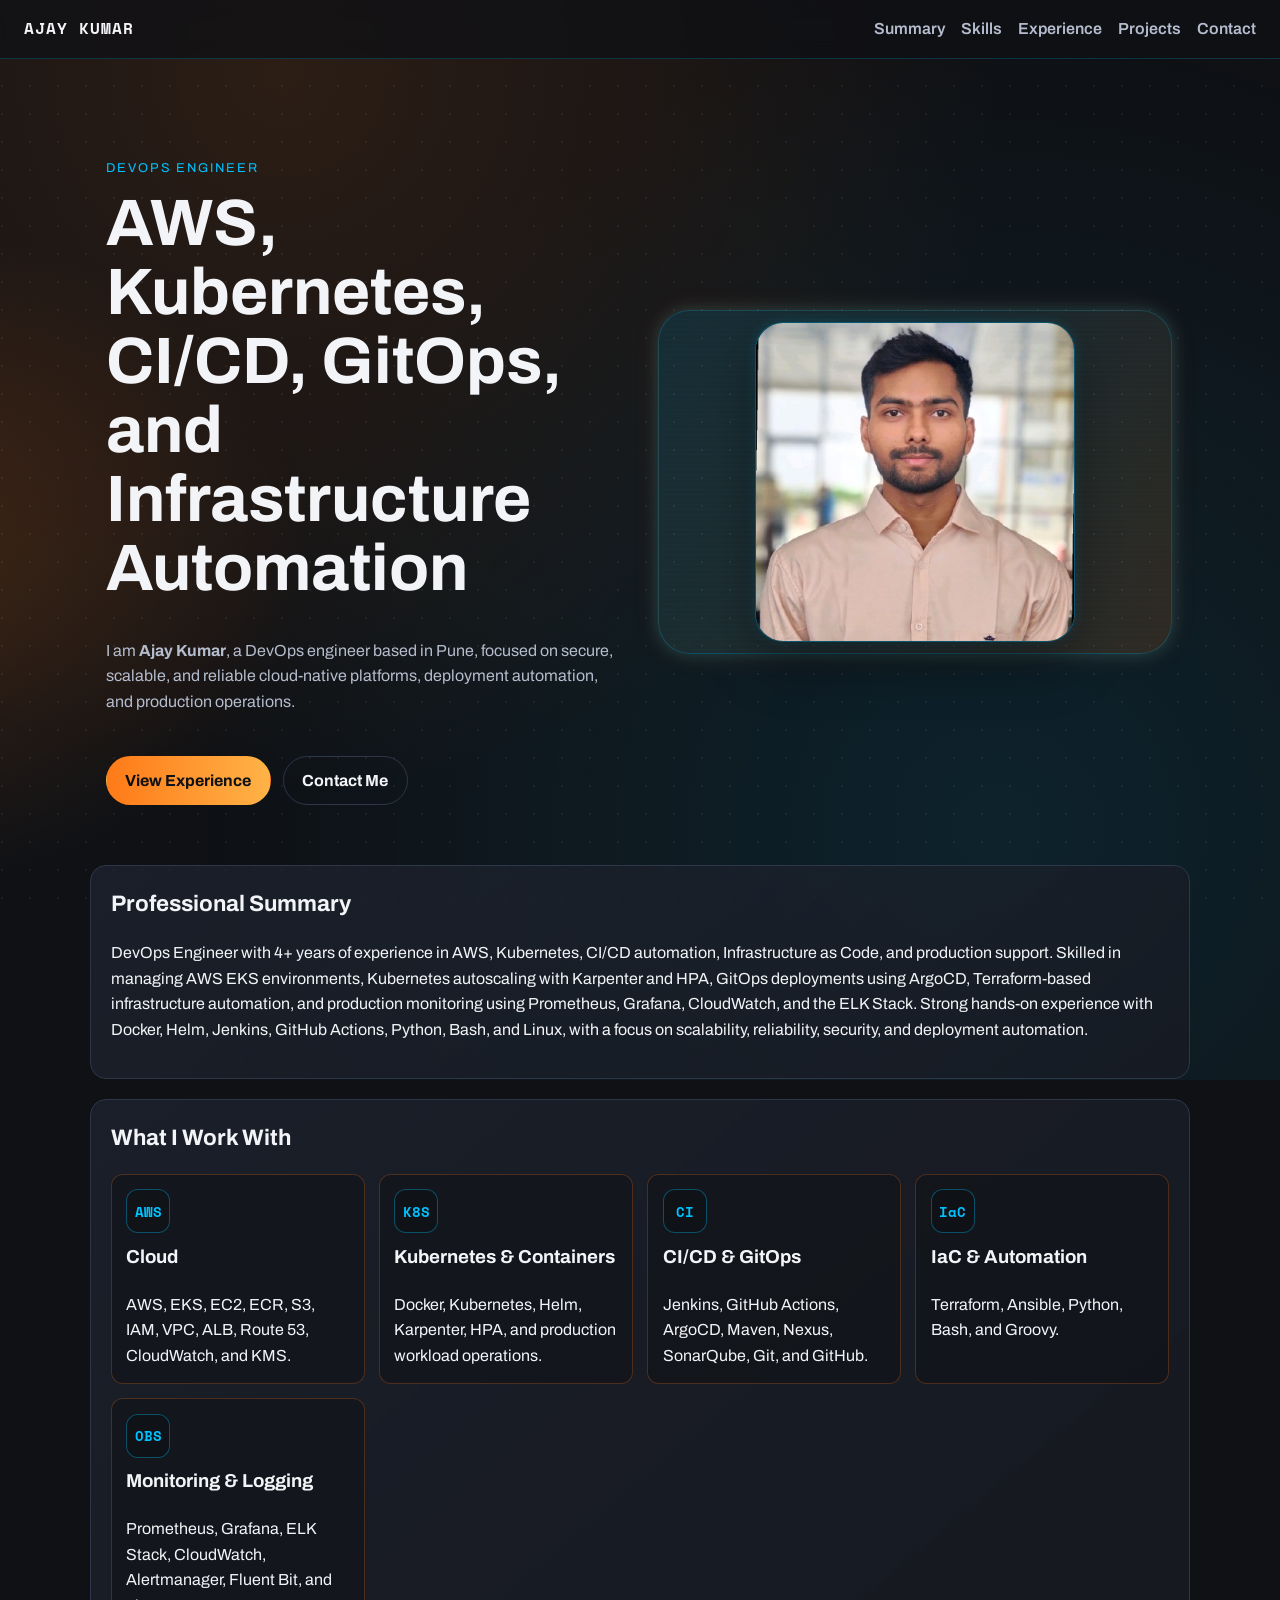
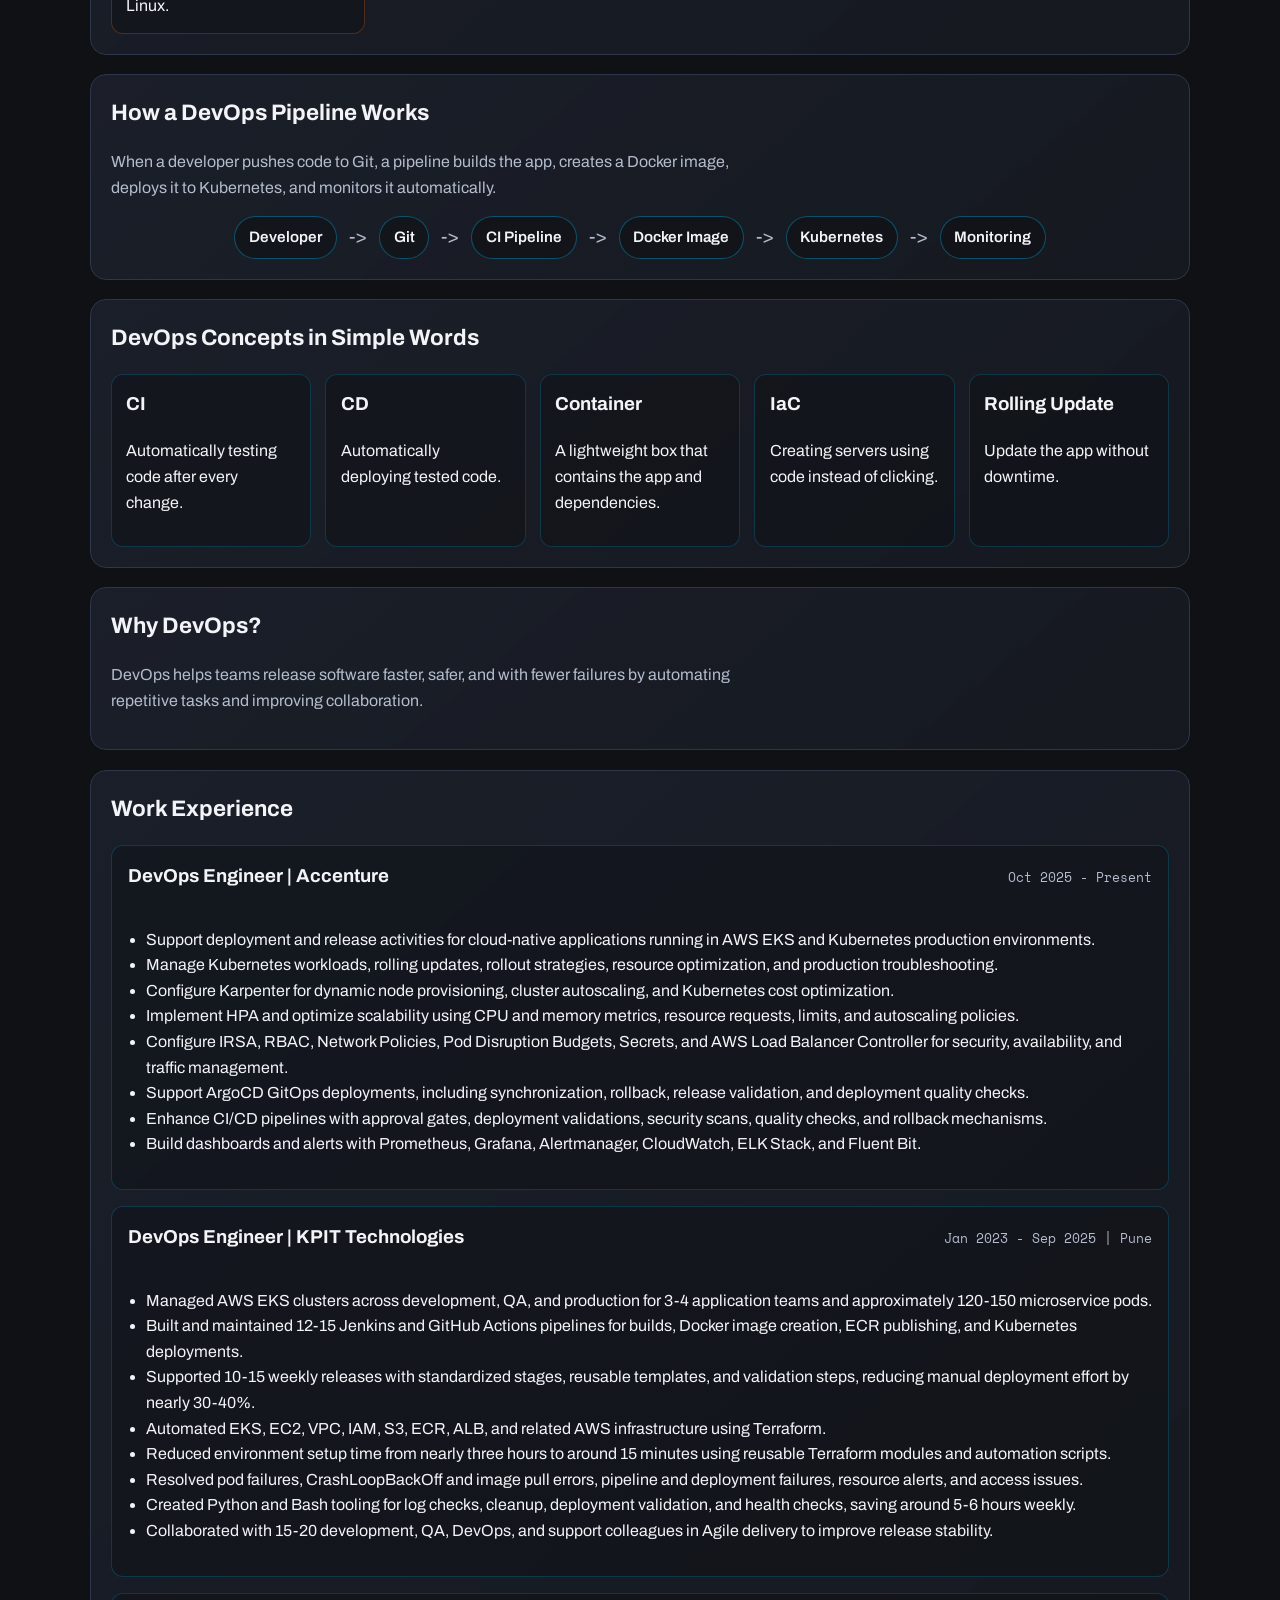
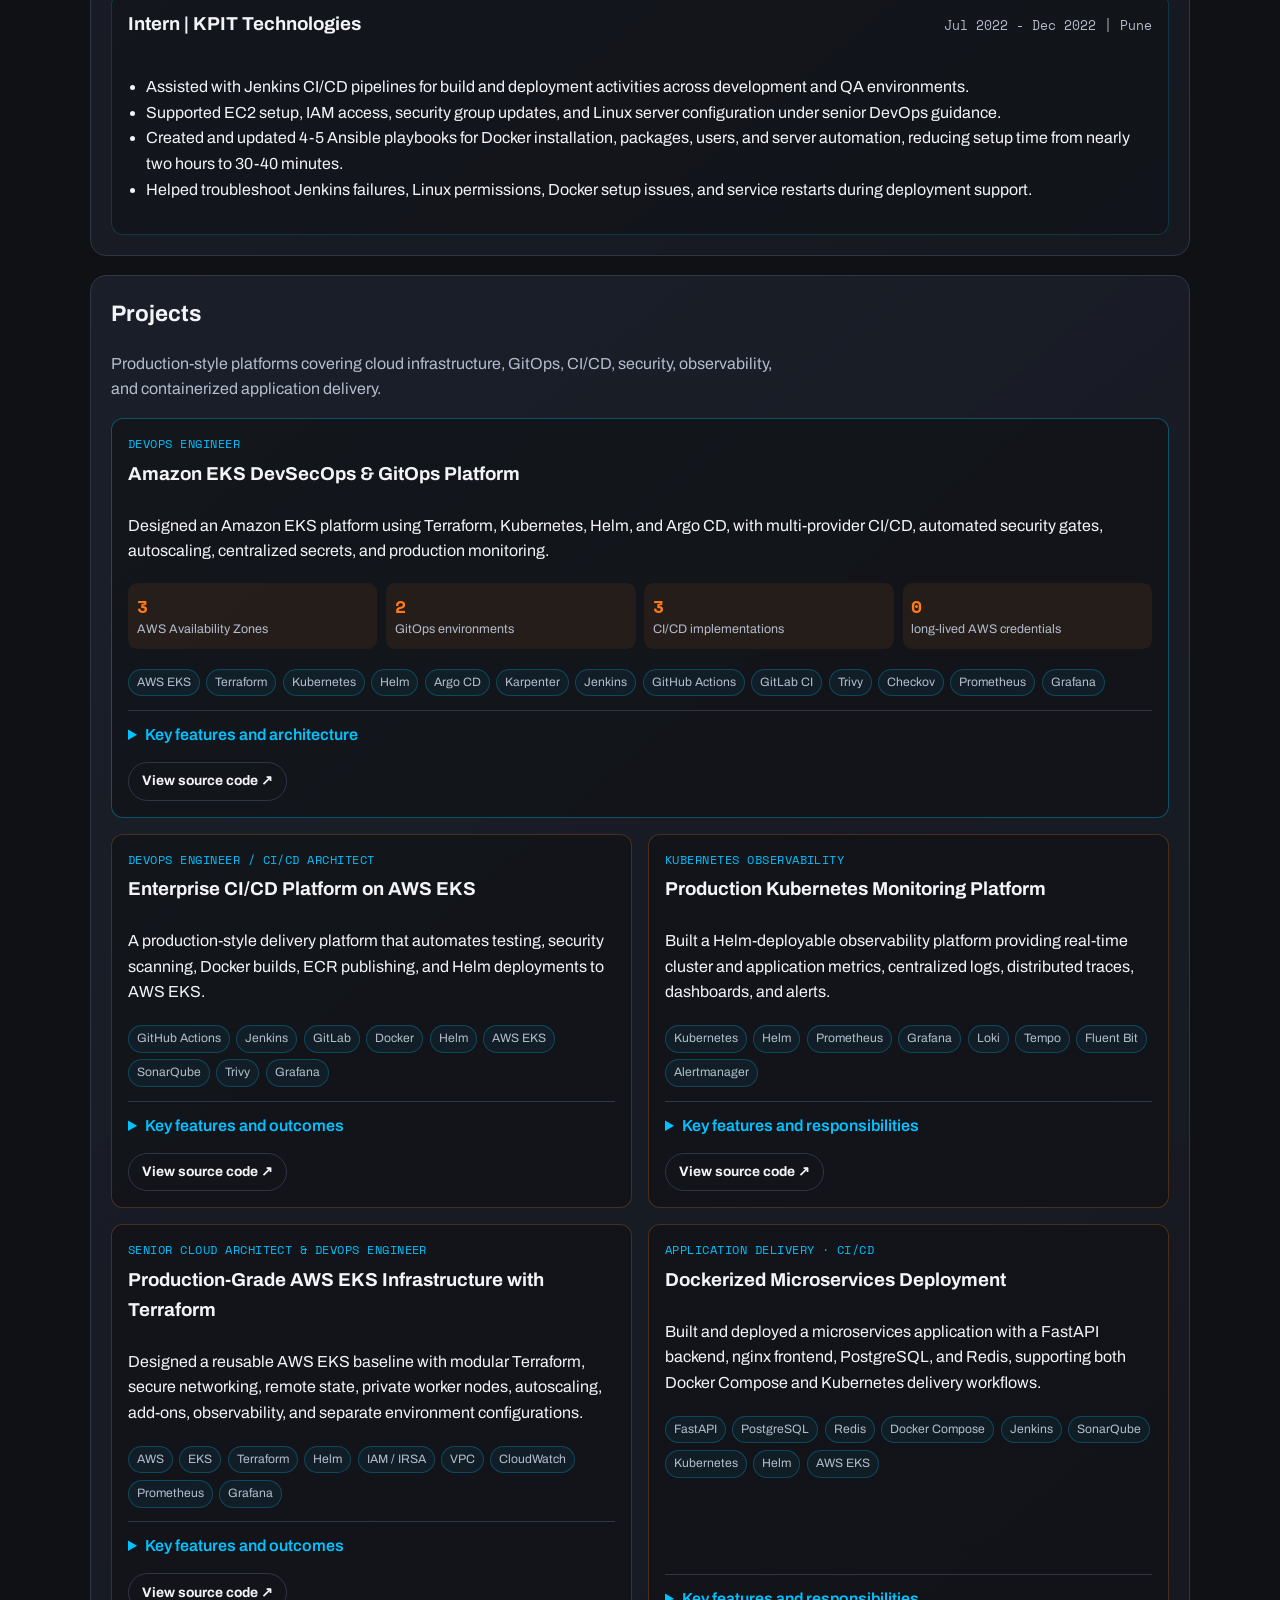
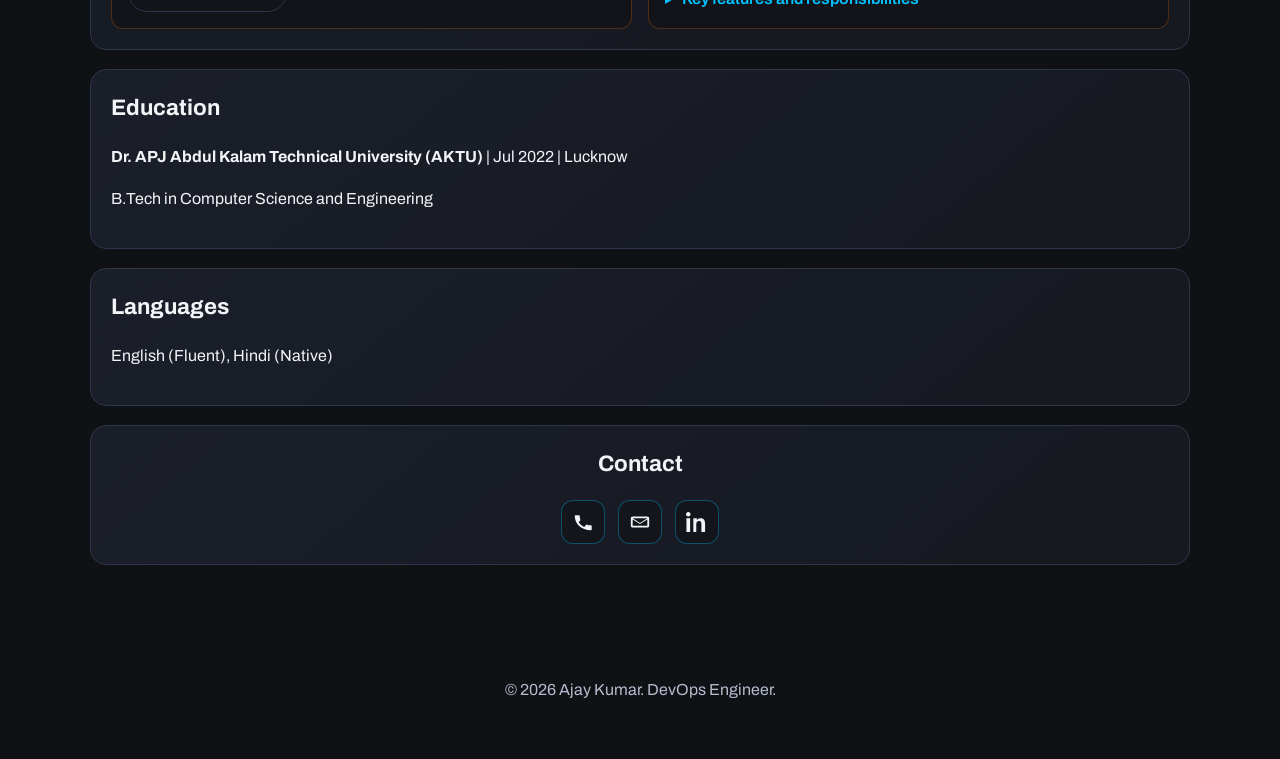
==== index.html @ 2d451564 "add projects" ====
﻿<!doctype html>
<html lang="en">
<head>
  <meta charset="UTF-8" />
  <meta name="viewport" content="width=device-width, initial-scale=1.0" />
  <title>Ajay Kumar | DevOps Engineer</title>
  <meta name="description" content="Ajay Kumar - DevOps Engineer with 4+ years of experience in AWS, Kubernetes, CI/CD, GitOps, Infrastructure as Code, and production support." />
  <meta name="robots" content="index, follow" />
  <link rel="canonical" href="https://kaneki.art/" />
  <meta property="og:title" content="Ajay Kumar | DevOps Engineer" />
  <meta property="og:description" content="Professional summary, skills, experience, and cloud-native DevOps projects by Ajay Kumar." />
  <meta property="og:type" content="website" />
  <meta property="og:url" content="https://kaneki.art/" />
  <meta property="og:image" content="https://kaneki.art/assets/profile.jpg" />
  <meta name="twitter:card" content="summary_large_image" />
  <meta name="twitter:title" content="Ajay Kumar | DevOps Engineer" />
  <meta name="twitter:description" content="Professional summary, skills, experience, and cloud-native DevOps projects by Ajay Kumar." />
  <meta name="twitter:image" content="https://kaneki.art/assets/profile.jpg" />
  <meta name="theme-color" content="#0f1115" />
  <link rel="icon" href="assets/favicon.svg" type="image/svg+xml" />
  <link rel="preconnect" href="https://fonts.googleapis.com" />
  <link rel="preconnect" href="https://fonts.gstatic.com" crossorigin />
  <link href="https://fonts.googleapis.com/css2?family=Archivo:wght@400;600;800&family=Space+Mono:wght@400;700&display=swap" rel="stylesheet" />
  <link rel="stylesheet" href="styles.css" />
  <script type="application/ld+json">
    {
      "@context": "https://schema.org",
      "@type": "Person",
      "name": "Ajay Kumar",
      "jobTitle": "DevOps Engineer",
      "url": "https://kaneki.art/",
      "image": "https://kaneki.art/assets/profile.jpg",
      "email": "mailto:ajaykumar.er2001@gmail.com",
      "telephone": "+91-83183-88463",
      "address": {
        "@type": "PostalAddress",
        "addressLocality": "Pune",
        "addressCountry": "IN"
      },
      "sameAs": [
        "https://www.linkedin.com/in/ajay-kumar-aws-devops"
      ]
    }
  </script>
</head>
<body>
  <a class="skip-link" href="#summary">Skip to content</a>
  <div class="noise" aria-hidden="true"></div>

  <header class="site-header">
    <a class="brand" href="#home">Ajay Kumar</a>
    <nav aria-label="Primary">
      <a href="#summary">Summary</a>
      <a href="#skills">Skills</a>
      <a href="#experience">Experience</a>
      <a href="#projects">Projects</a>
      <a href="#contact">Contact</a>
    </nav>
  </header>

  <main id="home" role="main">
    <section class="hero reveal">
      <div class="hero-content">
        <p class="kicker">DevOps Engineer</p>
        <h1>AWS, Kubernetes, CI/CD, GitOps, and Infrastructure Automation</h1>
        <p class="intro">
          I am <strong>Ajay Kumar</strong>, a DevOps engineer based in Pune, focused on secure, scalable,
          and reliable cloud-native platforms, deployment automation, and production operations.
        </p>
        <div class="hero-actions">
          <a class="btn primary" href="#experience">View Experience</a>
          <a class="btn ghost" href="#contact">Contact Me</a>
        </div>
      </div>
      <div class="hero-photo">
        <img src="assets/profile.jpg" alt="Ajay Kumar profile photo" width="320" height="320" decoding="async" fetchpriority="high" />
      </div>
    </section>

    <section id="summary" class="panel reveal" aria-labelledby="summary-title">
      <h2 id="summary-title">Professional Summary</h2>
      <p>
        DevOps Engineer with 4+ years of experience in AWS, Kubernetes, CI/CD automation, Infrastructure as Code,
        and production support. Skilled in managing AWS EKS environments, Kubernetes autoscaling with Karpenter and
        HPA, GitOps deployments using ArgoCD, Terraform-based infrastructure automation, and production monitoring
        using Prometheus, Grafana, CloudWatch, and the ELK Stack. Strong hands-on experience with Docker, Helm,
        Jenkins, GitHub Actions, Python, Bash, and Linux, with a focus on scalability, reliability, security, and
        deployment automation.
      </p>
    </section>

    <section id="skills" class="panel reveal" aria-labelledby="skills-title">
      <h2 id="skills-title">What I Work With</h2>
      <div class="skills-grid">
        <article class="skill-card">
          <div class="skill-icon" aria-hidden="true">AWS</div>
          <h3>Cloud</h3>
          <p>AWS, EKS, EC2, ECR, S3, IAM, VPC, ALB, Route 53, CloudWatch, and KMS.</p>
        </article>
        <article class="skill-card">
          <div class="skill-icon" aria-hidden="true">K8S</div>
          <h3>Kubernetes &amp; Containers</h3>
          <p>Docker, Kubernetes, Helm, Karpenter, HPA, and production workload operations.</p>
        </article>
        <article class="skill-card">
          <div class="skill-icon" aria-hidden="true">CI</div>
          <h3>CI/CD &amp; GitOps</h3>
          <p>Jenkins, GitHub Actions, ArgoCD, Maven, Nexus, SonarQube, Git, and GitHub.</p>
        </article>
        <article class="skill-card">
          <div class="skill-icon" aria-hidden="true">IaC</div>
          <h3>IaC &amp; Automation</h3>
          <p>Terraform, Ansible, Python, Bash, and Groovy.</p>
        </article>
        <article class="skill-card">
          <div class="skill-icon" aria-hidden="true">OBS</div>
          <h3>Monitoring &amp; Logging</h3>
          <p>Prometheus, Grafana, ELK Stack, CloudWatch, Alertmanager, Fluent Bit, and Linux.</p>
        </article>
      </div>
    </section>

    <section class="panel reveal" aria-labelledby="pipeline-title">
      <h2 id="pipeline-title">How a DevOps Pipeline Works</h2>
      <p class="panel-lead">
        When a developer pushes code to Git, a pipeline builds the app, creates a Docker image,
        deploys it to Kubernetes, and monitors it automatically.
      </p>
      <div class="pipeline">
        <div class="pipeline-step">Developer</div>
        <div class="pipeline-arrow" aria-hidden="true">-&gt;</div>
        <div class="pipeline-step">Git</div>
        <div class="pipeline-arrow" aria-hidden="true">-&gt;</div>
        <div class="pipeline-step">CI Pipeline</div>
        <div class="pipeline-arrow" aria-hidden="true">-&gt;</div>
        <div class="pipeline-step">Docker Image</div>
        <div class="pipeline-arrow" aria-hidden="true">-&gt;</div>
        <div class="pipeline-step">Kubernetes</div>
        <div class="pipeline-arrow" aria-hidden="true">-&gt;</div>
        <div class="pipeline-step">Monitoring</div>
      </div>
    </section>

    <section class="panel reveal" aria-labelledby="concepts-title">
      <h2 id="concepts-title">DevOps Concepts in Simple Words</h2>
      <div class="concept-grid">
        <article class="concept-card">
          <h3>CI</h3>
          <p>Automatically testing code after every change.</p>
        </article>
        <article class="concept-card">
          <h3>CD</h3>
          <p>Automatically deploying tested code.</p>
        </article>
        <article class="concept-card">
          <h3>Container</h3>
          <p>A lightweight box that contains the app and dependencies.</p>
        </article>
        <article class="concept-card">
          <h3>IaC</h3>
          <p>Creating servers using code instead of clicking.</p>
        </article>
        <article class="concept-card">
          <h3>Rolling Update</h3>
          <p>Update the app without downtime.</p>
        </article>
      </div>
    </section>

    <section class="panel reveal" aria-labelledby="why-title">
      <h2 id="why-title">Why DevOps?</h2>
      <p class="panel-lead">
        DevOps helps teams release software faster, safer, and with fewer failures by automating
        repetitive tasks and improving collaboration.
      </p>
    </section>

    <section id="experience" class="panel reveal" aria-labelledby="experience-title">
      <h2 id="experience-title">Work Experience</h2>

      <article class="experience-item">
        <div class="experience-head">
          <h3>DevOps Engineer | Accenture</h3>
          <p>Oct 2025 - Present</p>
        </div>
        <ul>
          <li>Support deployment and release activities for cloud-native applications running in AWS EKS and Kubernetes production environments.</li>
          <li>Manage Kubernetes workloads, rolling updates, rollout strategies, resource optimization, and production troubleshooting.</li>
          <li>Configure Karpenter for dynamic node provisioning, cluster autoscaling, and Kubernetes cost optimization.</li>
          <li>Implement HPA and optimize scalability using CPU and memory metrics, resource requests, limits, and autoscaling policies.</li>
          <li>Configure IRSA, RBAC, Network Policies, Pod Disruption Budgets, Secrets, and AWS Load Balancer Controller for security, availability, and traffic management.</li>
          <li>Support ArgoCD GitOps deployments, including synchronization, rollback, release validation, and deployment quality checks.</li>
          <li>Enhance CI/CD pipelines with approval gates, deployment validations, security scans, quality checks, and rollback mechanisms.</li>
          <li>Build dashboards and alerts with Prometheus, Grafana, Alertmanager, CloudWatch, ELK Stack, and Fluent Bit.</li>
        </ul>
      </article>

      <article class="experience-item">
        <div class="experience-head">
          <h3>DevOps Engineer | KPIT Technologies</h3>
          <p>Jan 2023 - Sep 2025 | Pune</p>
        </div>
        <ul>
          <li>Managed AWS EKS clusters across development, QA, and production for 3-4 application teams and approximately 120-150 microservice pods.</li>
          <li>Built and maintained 12-15 Jenkins and GitHub Actions pipelines for builds, Docker image creation, ECR publishing, and Kubernetes deployments.</li>
          <li>Supported 10-15 weekly releases with standardized stages, reusable templates, and validation steps, reducing manual deployment effort by nearly 30-40%.</li>
          <li>Automated EKS, EC2, VPC, IAM, S3, ECR, ALB, and related AWS infrastructure using Terraform.</li>
          <li>Reduced environment setup time from nearly three hours to around 15 minutes using reusable Terraform modules and automation scripts.</li>
          <li>Resolved pod failures, CrashLoopBackOff and image pull errors, pipeline and deployment failures, resource alerts, and access issues.</li>
          <li>Created Python and Bash tooling for log checks, cleanup, deployment validation, and health checks, saving around 5-6 hours weekly.</li>
          <li>Collaborated with 15-20 development, QA, DevOps, and support colleagues in Agile delivery to improve release stability.</li>
        </ul>
      </article>

      <article class="experience-item">
        <div class="experience-head">
          <h3>Intern | KPIT Technologies</h3>
          <p>Jul 2022 - Dec 2022 | Pune</p>
        </div>
        <ul>
          <li>Assisted with Jenkins CI/CD pipelines for build and deployment activities across development and QA environments.</li>
          <li>Supported EC2 setup, IAM access, security group updates, and Linux server configuration under senior DevOps guidance.</li>
          <li>Created and updated 4-5 Ansible playbooks for Docker installation, packages, users, and server automation, reducing setup time from nearly two hours to 30-40 minutes.</li>
          <li>Helped troubleshoot Jenkins failures, Linux permissions, Docker setup issues, and service restarts during deployment support.</li>
        </ul>
      </article>
    </section>

    <section id="projects" class="panel reveal" aria-labelledby="projects-title">
      <h2 id="projects-title">Projects</h2>
      <p class="panel-lead">Production-style platforms covering cloud infrastructure, GitOps, CI/CD, security, observability, and containerized application delivery.</p>

      <div class="projects-grid">
        <article class="project-card project-card-featured">
          <div class="project-heading">
            <div>
              <p class="project-type">DevOps Engineer</p>
              <h3>Amazon EKS DevSecOps &amp; GitOps Platform</h3>
            </div>
          </div>
          <p>Designed an Amazon EKS platform using Terraform, Kubernetes, Helm, and Argo CD, with multi-provider CI/CD, automated security gates, autoscaling, centralized secrets, and production monitoring.</p>
          <ul class="project-stats" aria-label="Project highlights">
            <li><strong>3</strong> AWS Availability Zones</li>
            <li><strong>2</strong> GitOps environments</li>
            <li><strong>3</strong> CI/CD implementations</li>
            <li><strong>0</strong> long-lived AWS credentials</li>
          </ul>
          <div class="tech-list" aria-label="Technologies used">
            <span>AWS EKS</span><span>Terraform</span><span>Kubernetes</span><span>Helm</span><span>Argo CD</span><span>Karpenter</span><span>Jenkins</span><span>GitHub Actions</span><span>GitLab CI</span><span>Trivy</span><span>Checkov</span><span>Prometheus</span><span>Grafana</span>
          </div>
          <details class="project-details">
            <summary>Key features and architecture</summary>
            <ul>
              <li>Provisioned a three-Availability-Zone VPC and EKS cluster with private workers, managed node groups, IAM, IRSA, EKS Pod Identity, and KMS encryption.</li>
              <li>Configured Karpenter and HPA for node and workload scaling, plus Helm resources with health probes, limits, rolling updates, a Pod Disruption Budget, and NetworkPolicy.</li>
              <li>Implemented separate development and production GitOps configurations through Argo CD.</li>
              <li>Built Jenkins, GitHub Actions, and GitLab CI pipelines for tests, Terraform and Helm validation, security scanning, image builds, and ECR publishing.</li>
              <li>Integrated Trivy, Checkov, Snyk, SonarQube, OWASP Dependency-Check, OPA Gatekeeper, and Sentinel security controls.</li>
              <li>Used OIDC-based AWS authentication and centralized secrets through External Secrets, AWS Secrets Manager, and a Vault example.</li>
              <li>Added Prometheus, Grafana, and Alertmanager monitoring plus an operational verification, troubleshooting, and rollback runbook.</li>
            </ul>
          </details>
          <a class="btn project-link" href="https://github.com/AjayKumar9375/eks-devsecops-gitops-platform" target="_blank" rel="noreferrer noopener">View source code <span aria-hidden="true">↗</span></a>
        </article>

        <article class="project-card">
          <div class="project-heading">
            <div>
              <p class="project-type">DevOps Engineer / CI/CD Architect</p>
              <h3>Enterprise CI/CD Platform on AWS EKS</h3>
            </div>
          </div>
          <p>A production-style delivery platform that automates testing, security scanning, Docker builds, ECR publishing, and Helm deployments to AWS EKS.</p>
          <div class="tech-list" aria-label="Technologies used">
            <span>GitHub Actions</span><span>Jenkins</span><span>GitLab</span><span>Docker</span><span>Helm</span><span>AWS EKS</span><span>SonarQube</span><span>Trivy</span><span>Grafana</span>
          </div>
          <details class="project-details">
            <summary>Key features and outcomes</summary>
            <ul>
              <li>Runs unit and integration tests, SonarQube quality gates, Trivy scans, and OWASP Dependency-Check before publishing images.</li>
              <li>Supports rolling, blue/green, and canary deployments, production approvals, and automatic rollback through Helm atomic upgrades.</li>
              <li>Adds Slack and email notifications, Prometheus alert rules, Grafana dashboards, and reusable pipeline templates.</li>
              <li>Reduced manual release steps and improved deployment safety, security coverage, rollback readiness, and monitoring visibility.</li>
            </ul>
          </details>
          <a class="btn project-link" href="https://github.com/AjayKumar9375/enterprise-cicd-platform-aws-eks" target="_blank" rel="noreferrer noopener">View source code <span aria-hidden="true">↗</span></a>
        </article>

        <article class="project-card">
          <div class="project-heading">
            <div>
              <p class="project-type">Kubernetes Observability</p>
              <h3>Production Kubernetes Monitoring Platform</h3>
            </div>
          </div>
          <p>Built a Helm-deployable observability platform providing real-time cluster and application metrics, centralized logs, distributed traces, dashboards, and alerts.</p>
          <div class="tech-list" aria-label="Technologies used">
            <span>Kubernetes</span><span>Helm</span><span>Prometheus</span><span>Grafana</span><span>Loki</span><span>Tempo</span><span>Fluent Bit</span><span>Alertmanager</span>
          </div>
          <details class="project-details">
            <summary>Key features and responsibilities</summary>
            <ul>
              <li>Designed the architecture and Helm umbrella chart with production values and persistent storage for the observability components.</li>
              <li>Built Grafana dashboards for cluster, node, workload, log, and trace visibility.</li>
              <li>Configured Prometheus rules and Slack/email Alertmanager routing for resource, workload, network, logging, and tracing failures.</li>
              <li>Documented installation, customization, validation, upgrades, rollback, and troubleshooting, and validated the chart with Helm lint and template rendering.</li>
            </ul>
          </details>
          <a class="btn project-link" href="https://github.com/AjayKumar9375/production-kubernetes-monitoring" target="_blank" rel="noreferrer noopener">View source code <span aria-hidden="true">↗</span></a>
        </article>

        <article class="project-card">
          <div class="project-heading">
            <div>
              <p class="project-type">Senior Cloud Architect &amp; DevOps Engineer</p>
              <h3>Production-Grade AWS EKS Infrastructure with Terraform</h3>
            </div>
          </div>
          <p>Designed a reusable AWS EKS baseline with modular Terraform, secure networking, remote state, private worker nodes, autoscaling, add-ons, observability, and separate environment configurations.</p>
          <div class="tech-list" aria-label="Technologies used">
            <span>AWS</span><span>EKS</span><span>Terraform</span><span>Helm</span><span>IAM / IRSA</span><span>VPC</span><span>CloudWatch</span><span>Prometheus</span><span>Grafana</span>
          </div>
          <details class="project-details">
            <summary>Key features and outcomes</summary>
            <ul>
              <li>Created reusable modules, S3 remote state with DynamoDB locking, and a three-AZ VPC with public and private subnets.</li>
              <li>Configured private managed node groups, autoscaling, least-privilege IRSA, EBS CSI, AWS Load Balancer Controller, and ExternalDNS.</li>
              <li>Integrated Secrets Manager, CloudWatch, Fluent Bit, Prometheus, and Grafana.</li>
              <li>Delivered separate development, staging, and production configurations with security, cost, architecture, and deployment guidance.</li>
            </ul>
          </details>
          <a class="btn project-link" href="https://github.com/AjayKumar9375/aws-eks-infrastructure" target="_blank" rel="noreferrer noopener">View source code <span aria-hidden="true">↗</span></a>
        </article>

        <article class="project-card">
          <div class="project-heading">
            <div>
              <p class="project-type">Application Delivery · CI/CD</p>
              <h3>Dockerized Microservices Deployment</h3>
            </div>
          </div>
          <p>Built and deployed a microservices application with a FastAPI backend, nginx frontend, PostgreSQL, and Redis, supporting both Docker Compose and Kubernetes delivery workflows.</p>
          <div class="tech-list" aria-label="Technologies used">
            <span>FastAPI</span><span>PostgreSQL</span><span>Redis</span><span>Docker Compose</span><span>Jenkins</span><span>SonarQube</span><span>Kubernetes</span><span>Helm</span><span>AWS EKS</span>
          </div>
          <details class="project-details">
            <summary>Key features and responsibilities</summary>
            <ul>
              <li>Containerized the frontend and backend and configured local orchestration with PostgreSQL and Redis through Docker Compose.</li>
              <li>Created Kubernetes Deployments, Services, ConfigMaps, Secrets, Ingress resources, and a repeatable Helm chart.</li>
              <li>Built a Jenkins pipeline for validation, tests, SonarQube analysis, image publishing, Kubernetes deployment, and verification evidence.</li>
              <li>Documented practical deployment and troubleshooting workflows for Docker Hub, AWS ECR, Kubernetes, and AWS EKS.</li>
            </ul>
          </details>
        </article>
      </div>
    </section>

    <section class="panel reveal" aria-labelledby="education-title">
      <h2 id="education-title">Education</h2>
      <p><strong>Dr. APJ Abdul Kalam Technical University (AKTU)</strong> | Jul 2022 | Lucknow</p>
      <p>B.Tech in Computer Science and Engineering</p>
    </section>

    <section class="panel reveal" aria-labelledby="languages-title">
      <h2 id="languages-title">Languages</h2>
      <p>English (Fluent), Hindi (Native)</p>
    </section>

    <section id="contact" class="panel reveal" aria-labelledby="contact-title">
      <h2 id="contact-title">Contact</h2>
      <div class="contact-links">
        <a class="icon-link" href="tel:+918318388463" aria-label="Call Ajay Kumar">
          <svg viewBox="0 0 24 24" aria-hidden="true" focusable="false">
            <path d="M6.6 10.8c1.6 3.1 3.5 4.9 6.6 6.6l2.2-2.2c.3-.3.7-.4 1.1-.3 1.2.4 2.6.6 4 .6.6 0 1 .5 1 1v3.5c0 .6-.5 1-1 1C10.1 21 3 13.9 3 5.5c0-.6.4-1 1-1H7.5c.6 0 1 .4 1 1 0 1.4.2 2.8.6 4 .1.4 0 .8-.3 1.1l-2.2 2.2z"/>
          </svg>
          <span class="sr-only">Phone</span>
        </a>
        <a class="icon-link" href="mailto:ajaykumar.er2001@gmail.com" aria-label="Email Ajay Kumar">
          <svg viewBox="0 0 24 24" aria-hidden="true" focusable="false">
            <path d="M4 6h16c1.1 0 2 .9 2 2v8c0 1.1-.9 2-2 2H4c-1.1 0-2-.9-2-2V8c0-1.1.9-2 2-2zm0 2 8 5 8-5H4zm0 8h16V9.2l-8 5-8-5V16z"/>
          </svg>
          <span class="sr-only">Email</span>
        </a>
        <a class="icon-link" href="https://www.linkedin.com/in/ajay-kumar-aws-devops" target="_blank" rel="noreferrer noopener" aria-label="Visit Ajay Kumar LinkedIn profile">
          <svg viewBox="0 0 24 24" aria-hidden="true" focusable="false">
            <path d="M4.98 3.5c0 1.38-1.11 2.5-2.48 2.5S0 4.88 0 3.5 1.11 1 2.5 1s2.48 1.12 2.48 2.5zM.5 8h4V23h-4V8zM8 8h3.8v2.1h.1c.5-1 1.9-2.1 3.9-2.1 4.2 0 5 2.7 5 6.2V23h-4v-7.8c0-1.9 0-4.2-2.6-4.2-2.6 0-3 2-3 4.1V23H8V8z"/>
          </svg>
          <span class="sr-only">LinkedIn</span>
        </a>
      </div>
    </section>
  </main>

  <footer>
    <p>&copy; <span id="year"></span> Ajay Kumar. DevOps Engineer.</p>
  </footer>

  <script src="script.js"></script>
</body>
</html>
---- styles.css ----
﻿:root {
  --bg: #0f1115;
  --surface: #181b23;
  --surface-strong: #212735;
  --text: #f3f4f7;
  --muted: #b4bccd;
  --accent: #ff7a18;
  --accent-2: #00c2ff;
  --stroke: #2e364a;
}

* {
  box-sizing: border-box;
}

html {
  scroll-behavior: smooth;
}

body {
  margin: 0;
  font-family: "Archivo", "Segoe UI", sans-serif;
  color: var(--text);
  text-rendering: optimizeLegibility;
  -webkit-font-smoothing: antialiased;
  background:
    radial-gradient(50rem 30rem at 90% -10%, rgba(0, 194, 255, 0.15), transparent 60%),
    radial-gradient(45rem 35rem at -10% 10%, rgba(255, 122, 24, 0.2), transparent 60%),
    var(--bg);
  line-height: 1.6;
}

body::before {
  content: "";
  position: fixed;
  inset: -20%;
  background: radial-gradient(circle at 30% 20%, rgba(255, 122, 24, 0.12), transparent 45%),
    radial-gradient(circle at 70% 80%, rgba(0, 194, 255, 0.1), transparent 50%);
  animation: ambientGlow 18s ease-in-out infinite;
  z-index: -2;
  pointer-events: none;
}

.skip-link {
  position: absolute;
  left: 1rem;
  top: 0.75rem;
  padding: 0.5rem 0.9rem;
  border-radius: 999px;
  background: #ffffff;
  color: #0f1115;
  font-weight: 700;
  text-decoration: none;
  transform: translateY(-200%);
  transition: transform 200ms ease;
  z-index: 20;
}

.skip-link:focus {
  transform: translateY(0);
}

.noise {
  position: fixed;
  inset: 0;
  pointer-events: none;
  opacity: 0.06;
  background-image: radial-gradient(circle at 2px 2px, #fff 1px, transparent 0);
  background-size: 28px 28px;
  z-index: -1;
}

.site-header {
  position: sticky;
  top: 0;
  z-index: 5;
  display: flex;
  justify-content: space-between;
  align-items: center;
  padding: 1rem 1.5rem;
  backdrop-filter: blur(10px);
  background: rgba(15, 17, 21, 0.75);
  border-bottom: 1px solid rgba(0, 194, 255, 0.2);
}

.brand {
  font-family: "Space Mono", monospace;
  letter-spacing: 0.06em;
  text-transform: uppercase;
  color: var(--text);
  text-decoration: none;
  font-weight: 700;
}

nav {
  display: flex;
  gap: 1rem;
}

nav a {
  color: var(--muted);
  text-decoration: none;
  font-weight: 600;
}

nav a:hover {
  color: var(--text);
}

a:focus-visible,
button:focus-visible,
.btn:focus-visible,
.brand:focus-visible,
nav a:focus-visible {
  outline: 3px solid rgba(0, 194, 255, 0.7);
  outline-offset: 3px;
  border-radius: 8px;
}

main {
  width: min(1100px, 92vw);
  margin: 0 auto;
  padding: 2.2rem 0 4rem;
}

.hero {
  padding: 4rem 1rem 2.5rem;
  display: grid;
  grid-template-columns: repeat(auto-fit, minmax(260px, 1fr));
  gap: 2rem;
  align-items: center;
}

.kicker {
  color: var(--accent-2);
  text-transform: uppercase;
  letter-spacing: 0.15em;
  font-size: 0.8rem;
  margin: 0;
}

h1 {
  margin: 0.5rem 0 1rem;
  max-width: 18ch;
  font-size: clamp(2rem, 6vw, 4.1rem);
  line-height: 1.05;
}

h2 {
  margin-top: 0;
  font-size: 1.4rem;
}

h3 {
  margin-top: 0;
}

.intro {
  max-width: 70ch;
  color: var(--muted);
}

.hero-content {
  display: flex;
  flex-direction: column;
  gap: 0.2rem;
  animation: fadeUp 700ms ease forwards;
}

.hero-photo {
  display: flex;
  justify-content: center;
  position: relative;
  padding: 14px;
  animation: fadeUp 700ms ease forwards;
  animation-delay: 120ms;
  opacity: 0;
}

.hero-photo::before {
  content: "";
  position: absolute;
  inset: 2px;
  border-radius: 32px;
  background: linear-gradient(135deg, rgba(0, 194, 255, 0.12), rgba(255, 122, 24, 0.14));
  border: 1px solid rgba(0, 194, 255, 0.22);
  box-shadow:
    0 0 16px rgba(0, 194, 255, 0.18),
    0 0 24px rgba(255, 122, 24, 0.16);
  z-index: 0;
}

.hero-photo::after {
  content: "";
  position: absolute;
  inset: 6px;
  border-radius: 28px;
  background: repeating-linear-gradient(
    180deg,
    rgba(0, 194, 255, 0.05) 0px,
    rgba(0, 194, 255, 0.05) 1px,
    rgba(0, 194, 255, 0) 1px,
    rgba(0, 194, 255, 0) 5px
  );
  mix-blend-mode: screen;
  opacity: 0.4;
  animation: scanlines 3.6s linear infinite;
  pointer-events: none;
  z-index: 2;
}

.hero-photo img {
  position: relative;
  z-index: 1;
  width: min(320px, 80vw);
  aspect-ratio: 1 / 1;
  object-fit: cover;
  border-radius: 28px;
  border: 1px solid rgba(0, 194, 255, 0.35);
  box-shadow:
    0 24px 50px rgba(0, 0, 0, 0.35),
    0 0 14px rgba(0, 194, 255, 0.16);
  background: rgba(15, 17, 21, 0.6);
  transition: transform 300ms ease, box-shadow 300ms ease;
  filter: saturate(1.05) contrast(1.02);
}

.hero-actions {
  margin-top: 1.4rem;
  display: flex;
  gap: 0.75rem;
  flex-wrap: wrap;
}

.btn {
  text-decoration: none;
  border-radius: 999px;
  padding: 0.68rem 1.15rem;
  font-weight: 700;
  border: 1px solid var(--stroke);
}

.btn.primary {
  color: #0f1115;
  border-color: transparent;
  background: linear-gradient(90deg, var(--accent), #ffb347);
}

.btn.ghost {
  color: var(--text);
}

.btn.ghost:hover {
  border-color: var(--accent-2);
}

.panel {
  margin-top: 1.2rem;
  border: 1px solid var(--stroke);
  border-radius: 16px;
  background: linear-gradient(140deg, rgba(33, 39, 53, 0.65), rgba(24, 27, 35, 0.8));
  padding: 1.25rem;
  transition: transform 250ms ease, border-color 250ms ease;
}

.skills-grid {
  display: grid;
  grid-template-columns: repeat(auto-fit, minmax(220px, 1fr));
  gap: 0.9rem;
}

.skill-card {
  border: 1px solid rgba(255, 122, 24, 0.25);
  border-radius: 12px;
  background: rgba(15, 17, 21, 0.5);
  padding: 0.9rem;
  transition: transform 250ms ease, border-color 250ms ease;
}

.skill-icon {
  width: 44px;
  height: 44px;
  border-radius: 12px;
  border: 1px solid rgba(0, 194, 255, 0.35);
  display: inline-flex;
  align-items: center;
  justify-content: center;
  font-family: "Space Mono", monospace;
  font-size: 0.9rem;
  font-weight: 700;
  color: var(--accent-2);
  background: rgba(15, 17, 21, 0.6);
  margin-bottom: 0.6rem;
}

.skill-card p {
  margin-bottom: 0;
}

.experience-item {
  border: 1px solid rgba(0, 194, 255, 0.2);
  border-radius: 12px;
  background: rgba(15, 17, 21, 0.45);
  padding: 1rem;
  transition: transform 250ms ease, border-color 250ms ease;
}

.experience-item + .experience-item {
  margin-top: 1rem;
}

.experience-head {
  display: flex;
  justify-content: space-between;
  align-items: baseline;
  gap: 1rem;
}

.experience-head p {
  color: var(--muted);
  font-family: "Space Mono", monospace;
  font-size: 0.82rem;
  margin: 0;
}

.project-card {
  border: 1px solid rgba(255, 122, 24, 0.25);
  border-radius: 12px;
  background: rgba(15, 17, 21, 0.6);
  padding: 1rem;
  display: flex;
  flex-direction: column;
  align-items: flex-start;
  transition: transform 250ms ease, border-color 250ms ease;
}

.projects-grid {
  display: grid;
  grid-template-columns: repeat(2, minmax(0, 1fr));
  gap: 1rem;
}

.project-card-featured {
  grid-column: 1 / -1;
  border-color: rgba(0, 194, 255, 0.35);
}

.project-heading {
  width: 100%;
  display: flex;
  justify-content: space-between;
  align-items: flex-start;
  gap: 1rem;
}

.project-heading h3 {
  margin-bottom: 0.45rem;
}

.project-type,
.project-date {
  margin: 0 0 0.35rem;
  color: var(--accent-2);
  font-family: "Space Mono", monospace;
  font-size: 0.74rem;
  text-transform: uppercase;
  letter-spacing: 0.04em;
}

.project-date {
  color: var(--muted);
  white-space: nowrap;
}

.tech-list {
  display: flex;
  flex-wrap: wrap;
  gap: 0.4rem;
  margin: 0.25rem 0 0.85rem;
}

.tech-list span {
  padding: 0.2rem 0.5rem;
  border: 1px solid rgba(0, 194, 255, 0.25);
  border-radius: 999px;
  color: var(--muted);
  background: rgba(0, 194, 255, 0.06);
  font-size: 0.76rem;
}

.project-stats {
  width: 100%;
  display: grid;
  grid-template-columns: repeat(4, minmax(0, 1fr));
  gap: 0.55rem;
  padding: 0;
  margin: 0.2rem 0 1rem;
  list-style: none;
}

.project-stats li {
  padding: 0.55rem;
  border-radius: 9px;
  background: rgba(255, 122, 24, 0.08);
  color: var(--muted);
  font-size: 0.78rem;
}

.project-stats strong {
  display: block;
  color: var(--accent);
  font: 700 1.15rem "Space Mono", monospace;
}

.project-details {
  width: 100%;
  margin-top: auto;
  border-top: 1px solid var(--stroke);
  padding-top: 0.7rem;
}

.project-details summary {
  color: var(--accent-2);
  cursor: pointer;
  font-weight: 600;
}

.project-details ul {
  margin-bottom: 0;
  color: var(--muted);
}

.project-link {
  margin-top: 0.9rem;
  padding: 0.45rem 0.8rem;
  color: var(--text);
  font-size: 0.86rem;
}

.panel-lead {
  margin-top: 0;
  color: var(--muted);
  max-width: 75ch;
}

.pipeline {
  margin-top: 1rem;
  display: flex;
  flex-wrap: wrap;
  gap: 0.75rem;
  align-items: center;
  justify-content: center;
}

.pipeline-step {
  padding: 0.5rem 0.85rem;
  border-radius: 999px;
  border: 1px solid rgba(0, 194, 255, 0.35);
  background: rgba(15, 17, 21, 0.6);
  font-weight: 600;
  font-size: 0.95rem;
}

.pipeline-arrow {
  color: var(--muted);
  font-size: 1.2rem;
}

.simple-list {
  margin: 0;
  padding-left: 1.1rem;
}

.concept-grid {
  margin-top: 1rem;
  display: grid;
  grid-template-columns: repeat(auto-fit, minmax(200px, 1fr));
  gap: 0.9rem;
}

.concept-card {
  border: 1px solid rgba(0, 194, 255, 0.2);
  border-radius: 12px;
  background: rgba(15, 17, 21, 0.5);
  padding: 0.9rem;
}

.note {
  margin-top: 0.75rem;
  color: var(--muted);
}

ul {
  padding-left: 1.1rem;
}

a {
  color: var(--accent-2);
}

.contact-links {
  display: flex;
  gap: 0.8rem;
  align-items: center;
  justify-content: center;
  margin-top: 0.75rem;
}

#contact {
  text-align: center;
}

.icon-link {
  width: 44px;
  height: 44px;
  border-radius: 12px;
  border: 1px solid rgba(0, 194, 255, 0.35);
  display: inline-flex;
  align-items: center;
  justify-content: center;
  color: var(--text);
  background: rgba(15, 17, 21, 0.5);
  transition: transform 200ms ease, border-color 200ms ease;
}

.icon-link svg {
  width: 22px;
  height: 22px;
  fill: currentColor;
}

.icon-link:hover {
  transform: translateY(-2px);
  border-color: rgba(255, 122, 24, 0.6);
}

.panel:hover,
.skill-card:hover,
.project-card:hover,
.experience-item:hover {
  transform: translateY(-4px);
  border-color: rgba(0, 194, 255, 0.45);
}

.hero-photo img:hover {
  transform: scale(1.02);
  box-shadow: 0 28px 60px rgba(0, 0, 0, 0.45);
}

.sr-only {
  position: absolute;
  width: 1px;
  height: 1px;
  padding: 0;
  margin: -1px;
  overflow: hidden;
  clip: rect(0, 0, 0, 0);
  white-space: nowrap;
  border: 0;
}

footer {
  text-align: center;
  padding: 2rem 1rem 2.5rem;
  color: var(--muted);
}

.reveal {
  opacity: 1;
  transform: none;
}

.js .reveal {
  opacity: 0;
  transform: translateY(14px);
  transition: opacity 500ms ease, transform 500ms ease;
}

.js .reveal.visible {
  opacity: 1;
  transform: translateY(0);
}

@keyframes fadeUp {
  from {
    opacity: 0;
    transform: translateY(16px);
  }
  to {
    opacity: 1;
    transform: translateY(0);
  }
}

@keyframes ambientGlow {
  0% {
    transform: translate3d(0, 0, 0);
  }
  50% {
    transform: translate3d(4%, -3%, 0);
  }
  100% {
    transform: translate3d(0, 0, 0);
  }
}

@keyframes scanlines {
  0% {
    transform: translateY(-8px);
  }
  100% {
    transform: translateY(8px);
  }
}

@media (prefers-reduced-motion: reduce) {
  html {
    scroll-behavior: auto;
  }

  .js .reveal {
    transition: none;
    transform: none;
    opacity: 1;
  }

  body::before,
  .hero-content,
  .hero-photo {
    animation: none;
  }

  .hero-photo {
    opacity: 1;
  }

  .hero-photo::after {
    animation: none;
    opacity: 0.35;
  }

  .panel,
  .skill-card,
  .project-card,
  .experience-item,
  .hero-photo img,
  .icon-link {
    transition: none;
  }
}

@media (max-width: 860px) {
  .site-header {
    flex-direction: column;
    gap: 0.65rem;
  }

  nav {
    flex-wrap: wrap;
    justify-content: center;
  }

  .hero {
    padding-top: 2.8rem;
  }

  .hero-photo img {
    width: min(260px, 70vw);
  }

  .experience-head {
    flex-direction: column;
    align-items: flex-start;
  }

  .projects-grid {
    grid-template-columns: 1fr;
  }

  .project-card-featured {
    grid-column: auto;
  }

  .project-stats {
    grid-template-columns: repeat(2, minmax(0, 1fr));
  }

  .project-heading {
    flex-direction: column;
    gap: 0;
  }
}
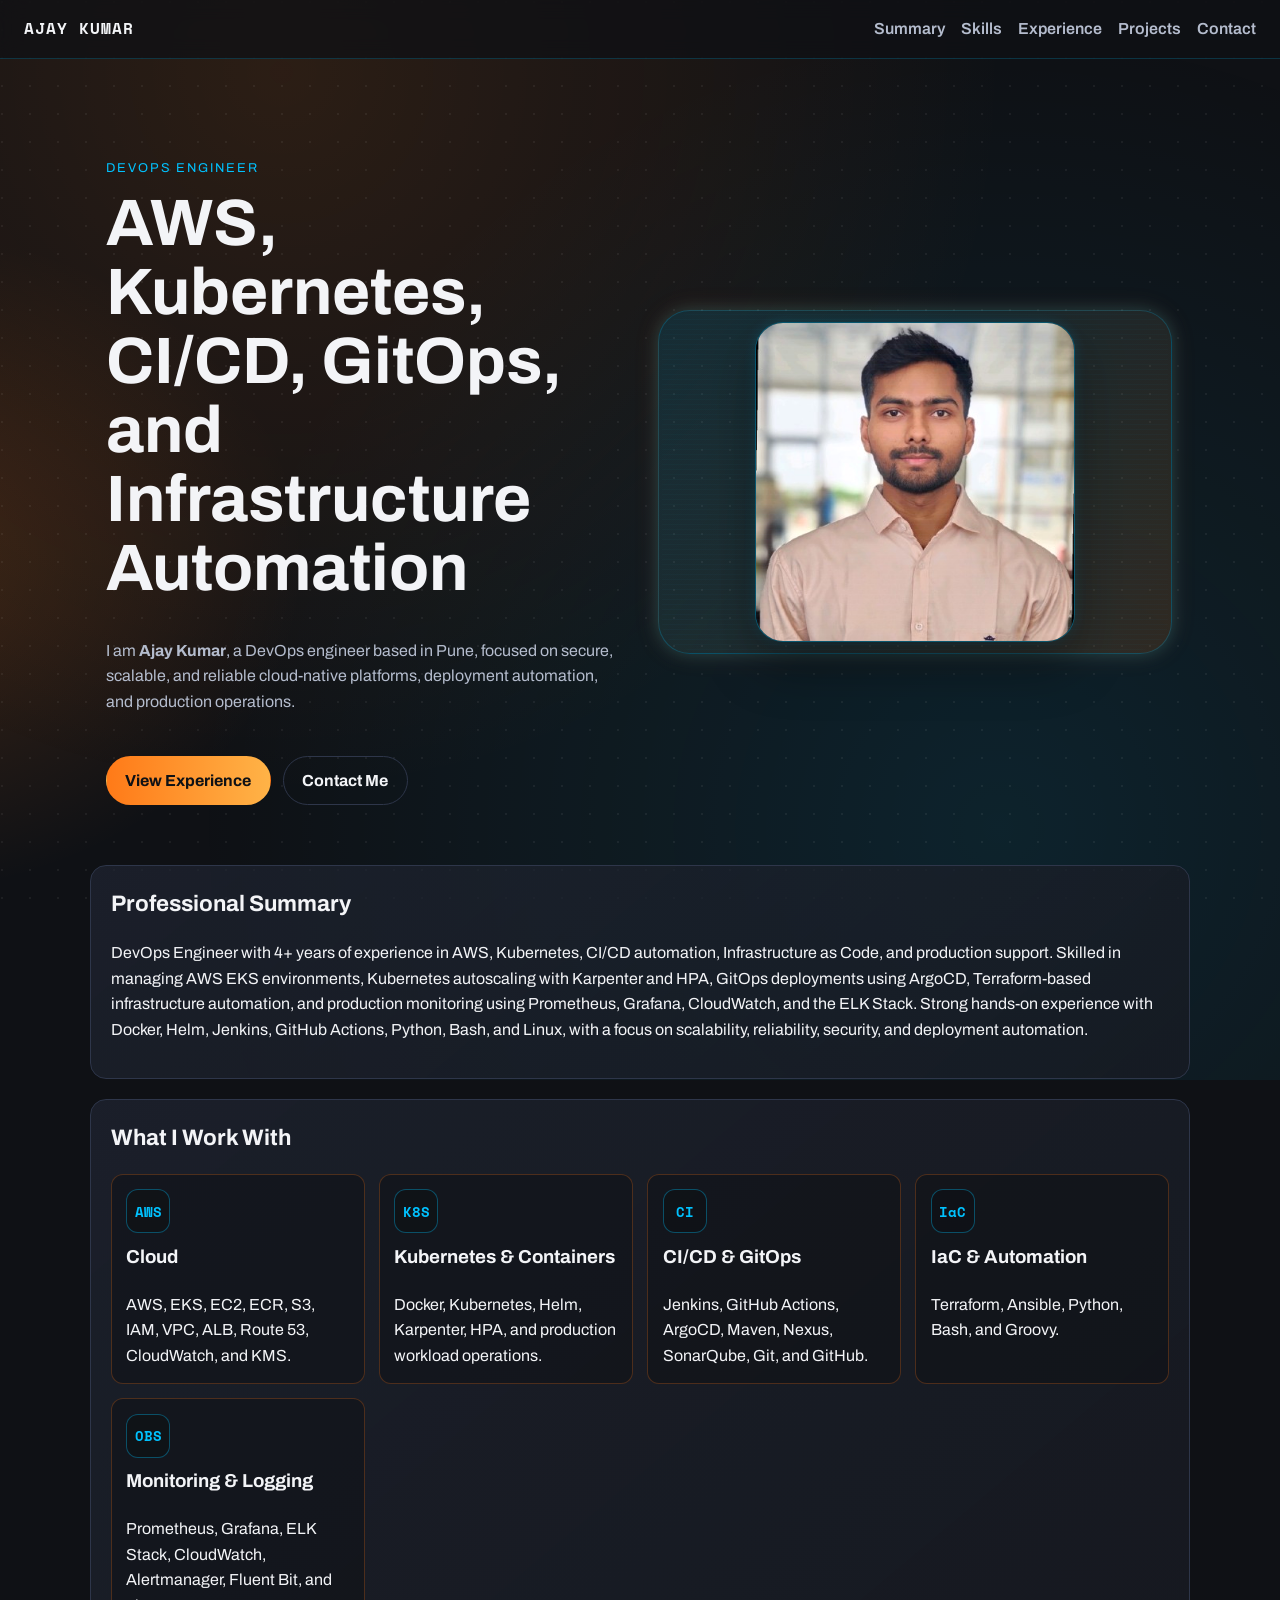
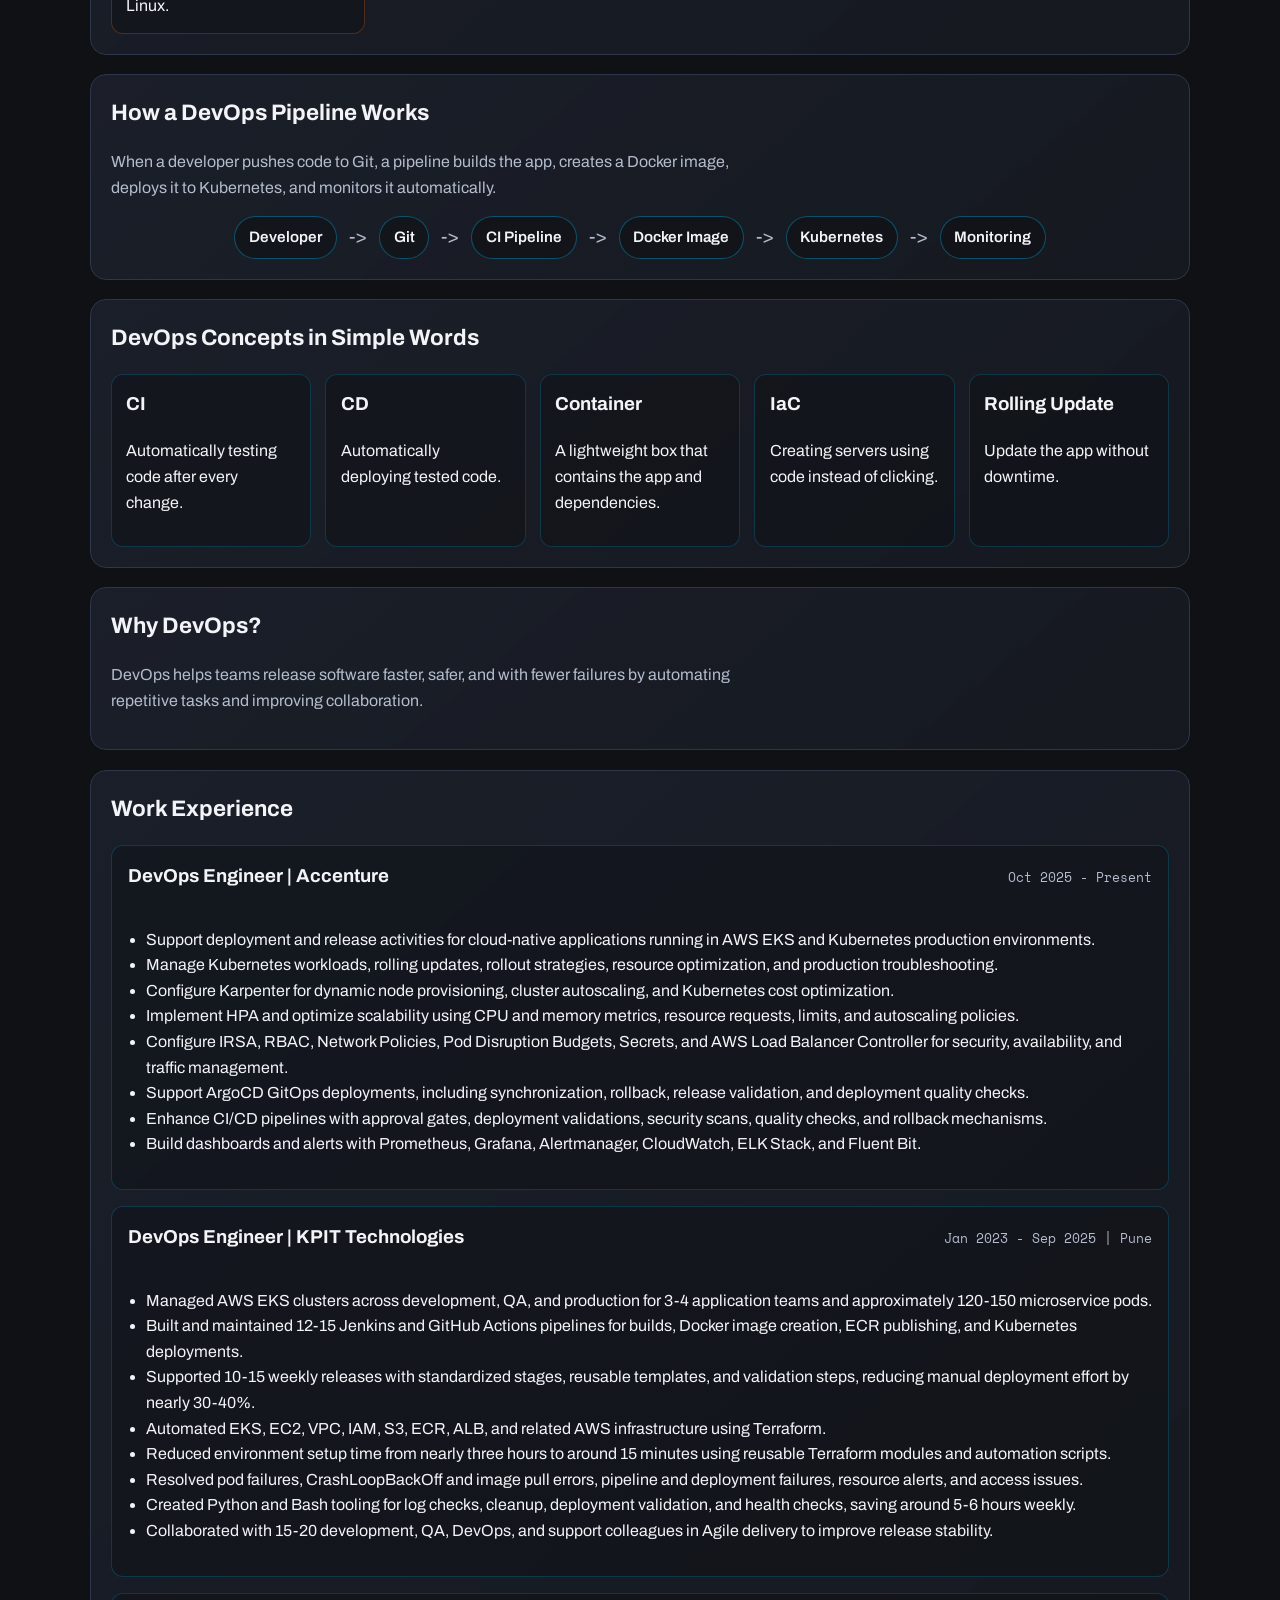
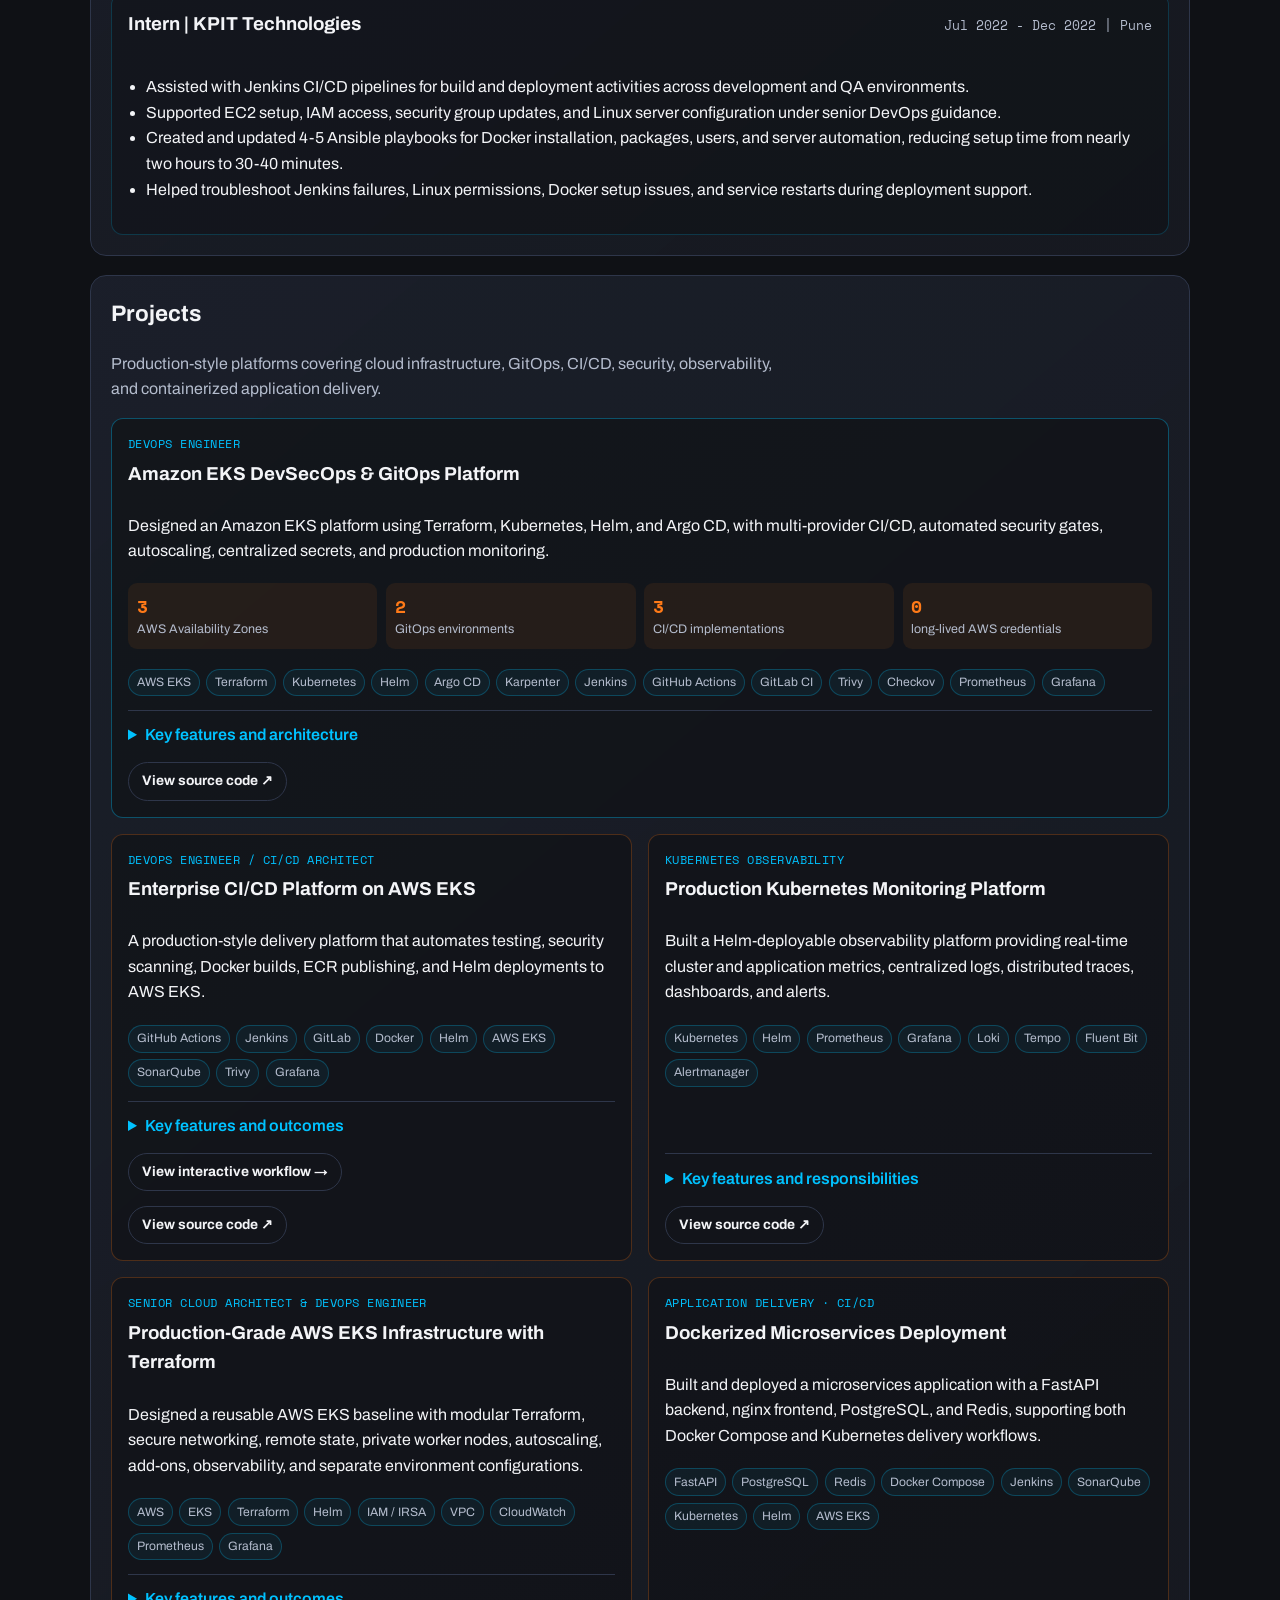
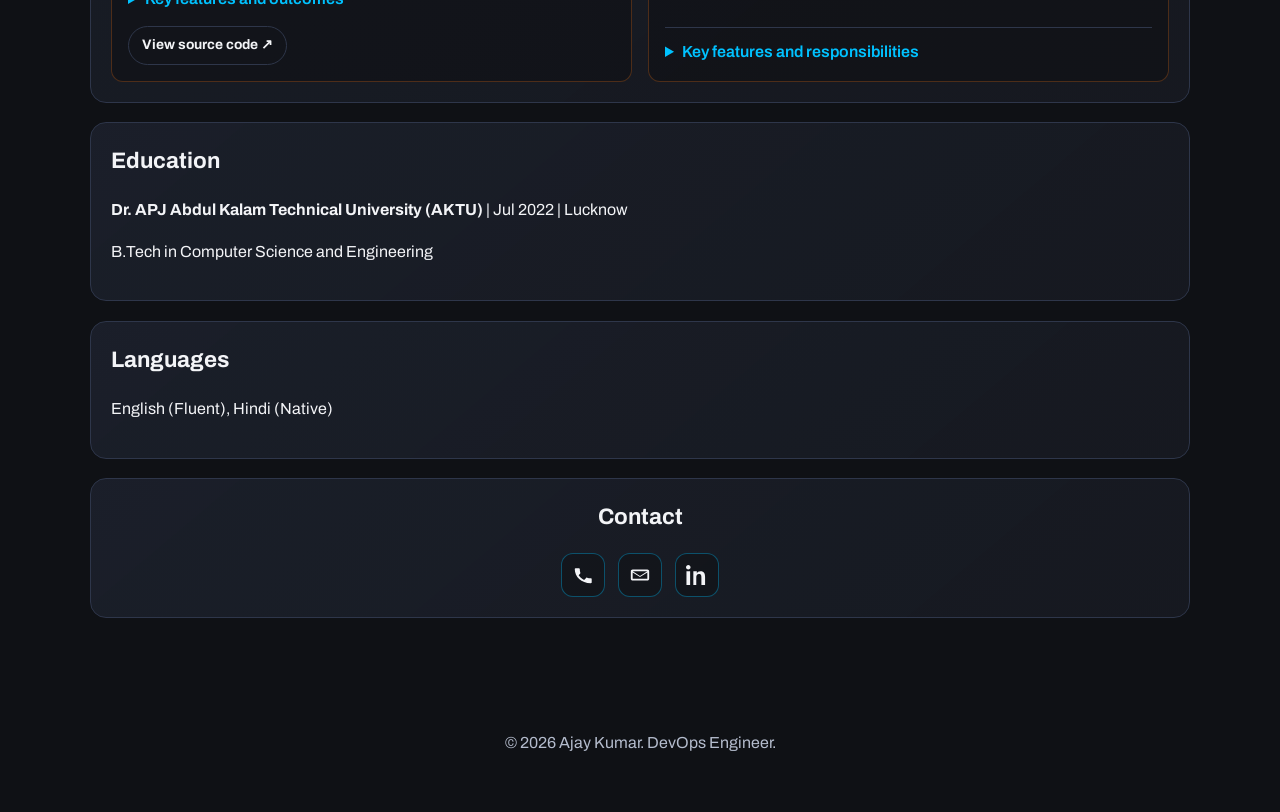
==== commit 049b522f: "add interactive enterprise CI/CD workflow" ====
--- a/index.html
+++ b/index.html
@@ -283,6 +283,7 @@
               <li>Reduced manual release steps and improved deployment safety, security coverage, rollback readiness, and monitoring visibility.</li>
             </ul>
           </details>
+          <a class="btn project-link" href="enterprise-cicd-workflow/index.html">View interactive workflow <span aria-hidden="true">→</span></a>
           <a class="btn project-link" href="https://github.com/AjayKumar9375/enterprise-cicd-platform-aws-eks" target="_blank" rel="noreferrer noopener">View source code <span aria-hidden="true">↗</span></a>
         </article>
 
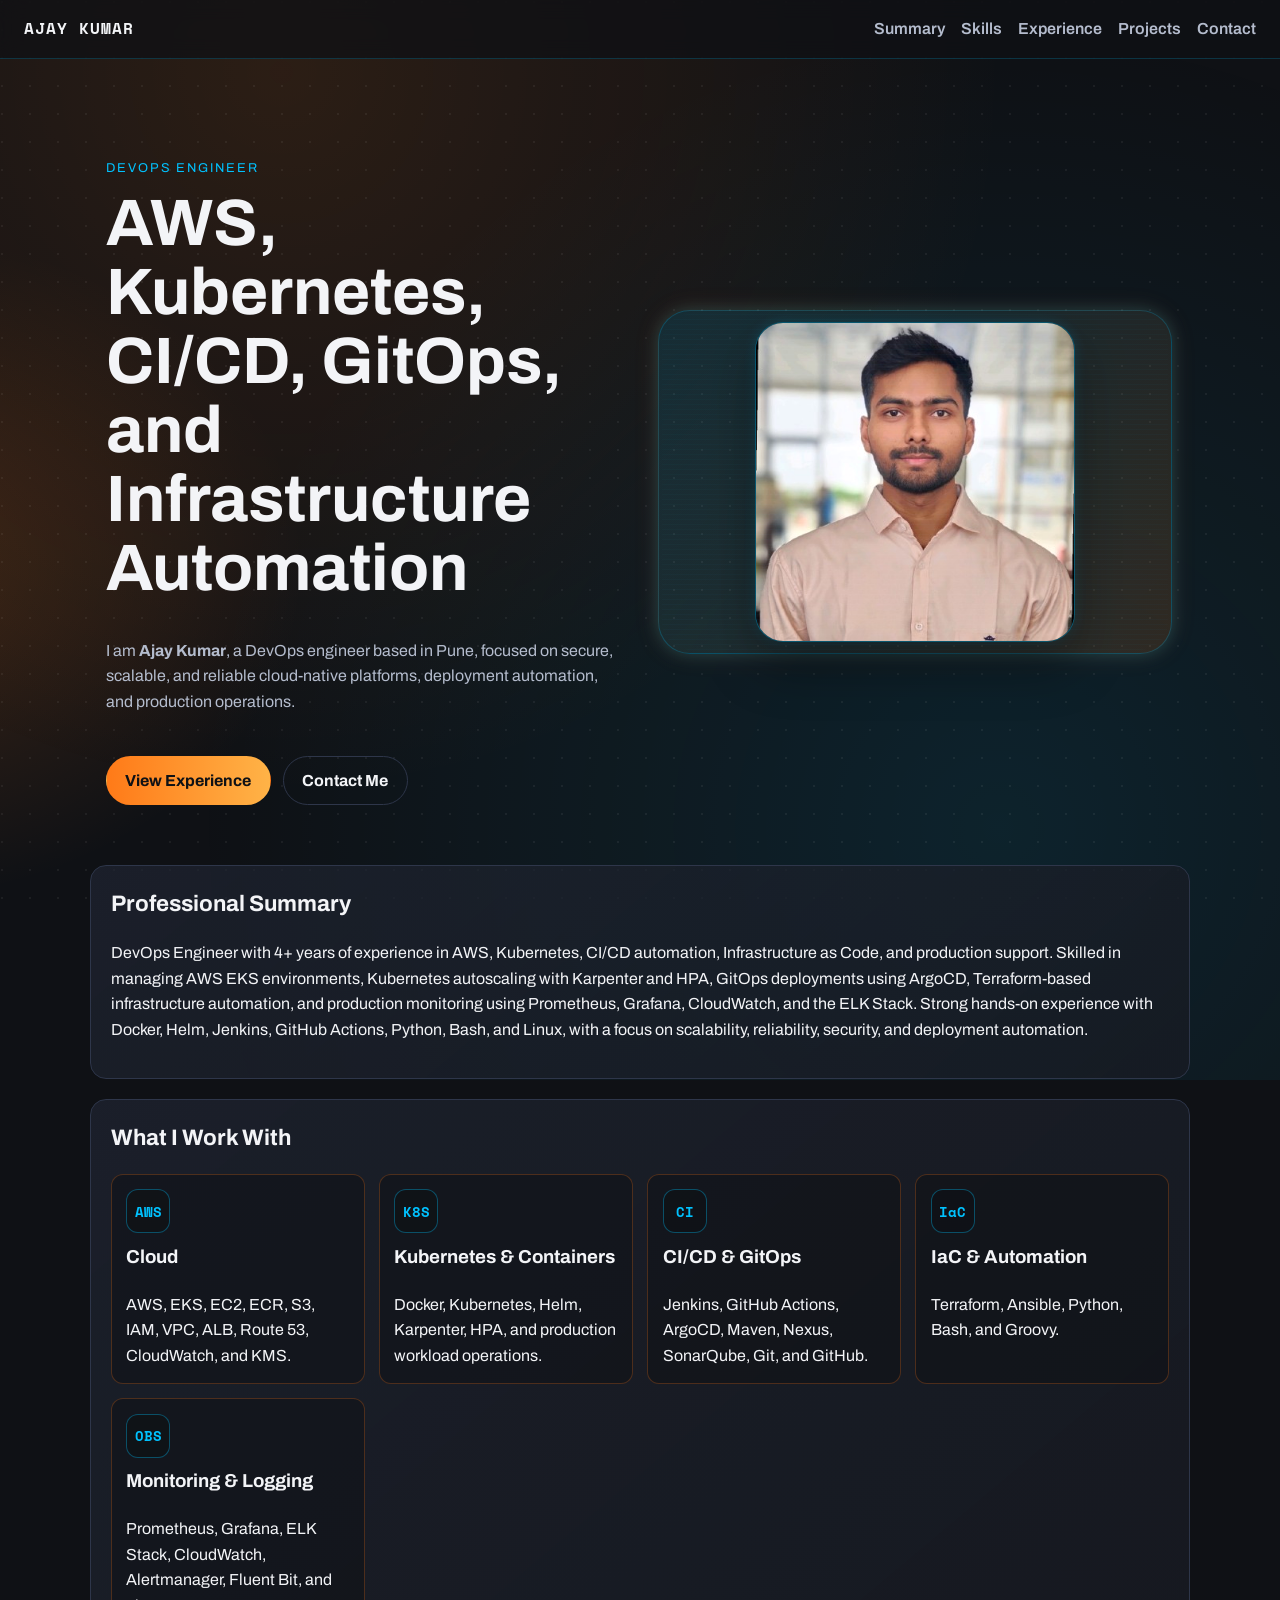
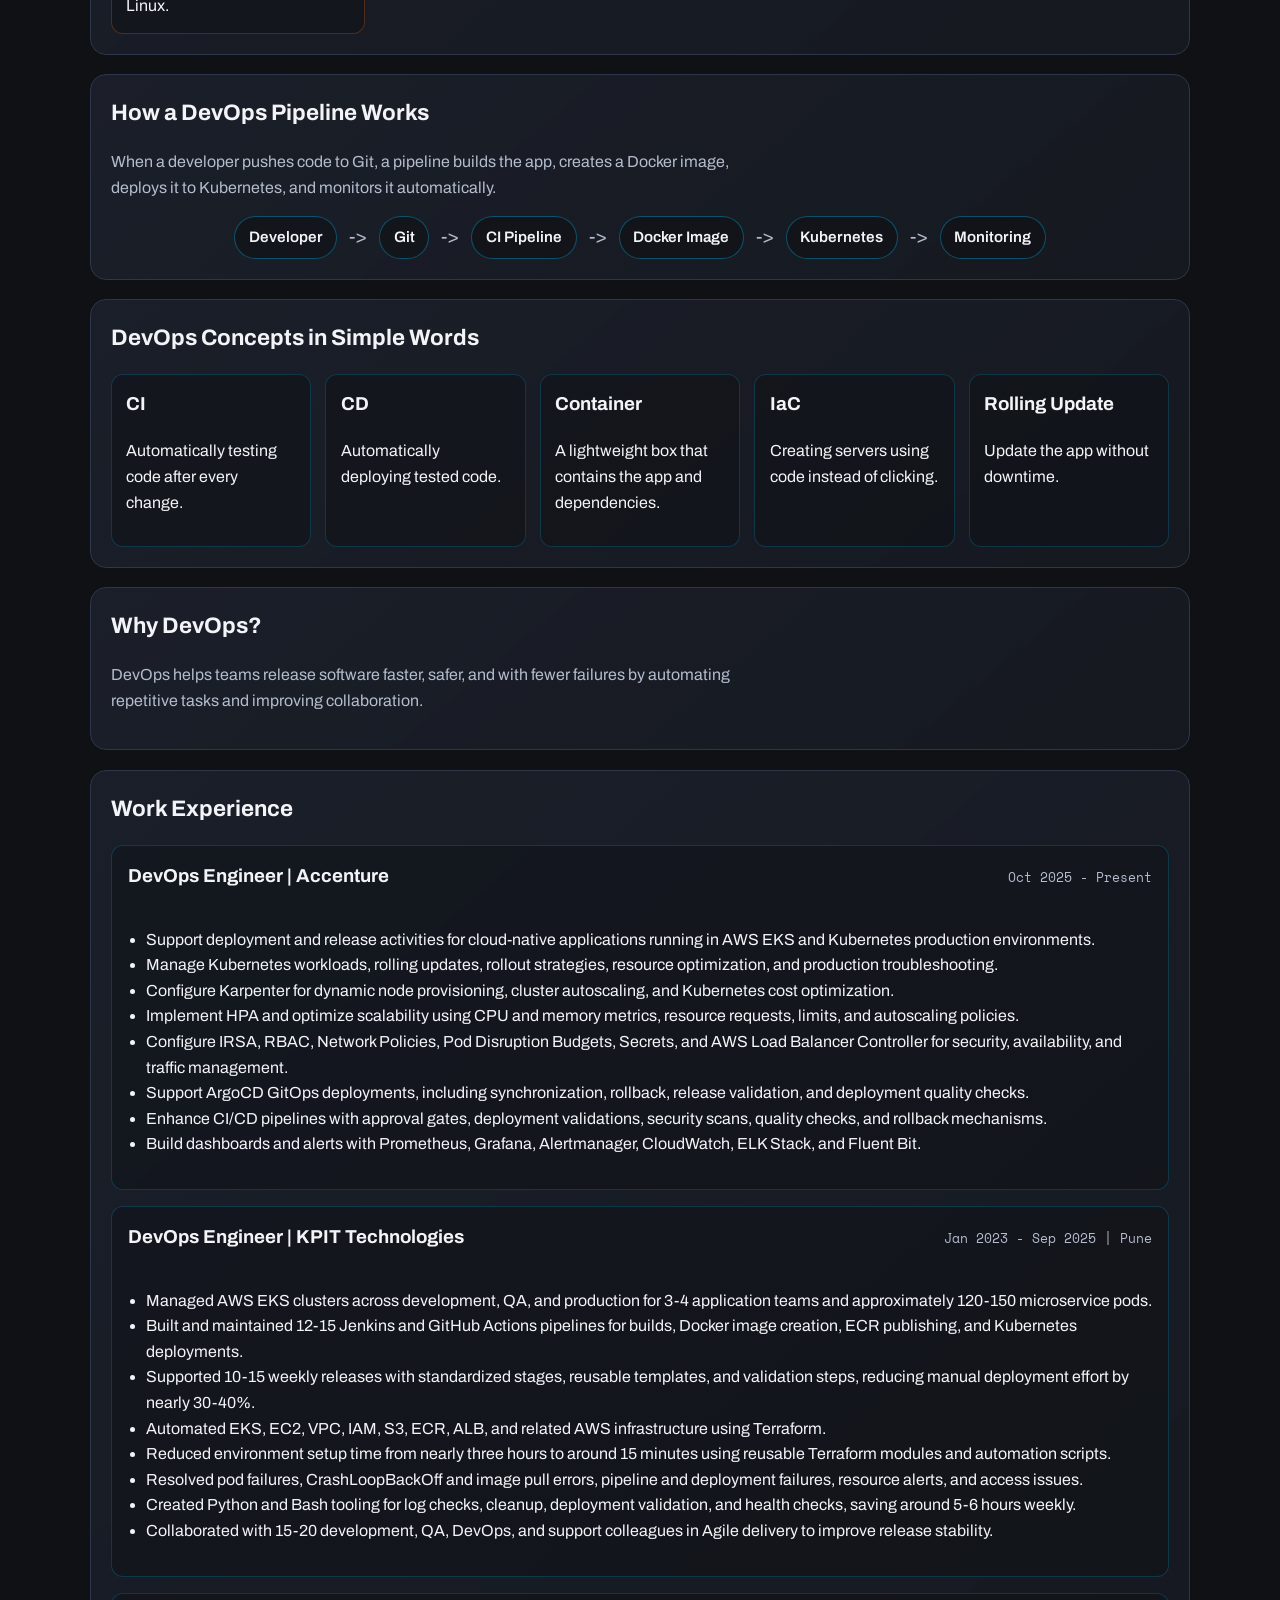
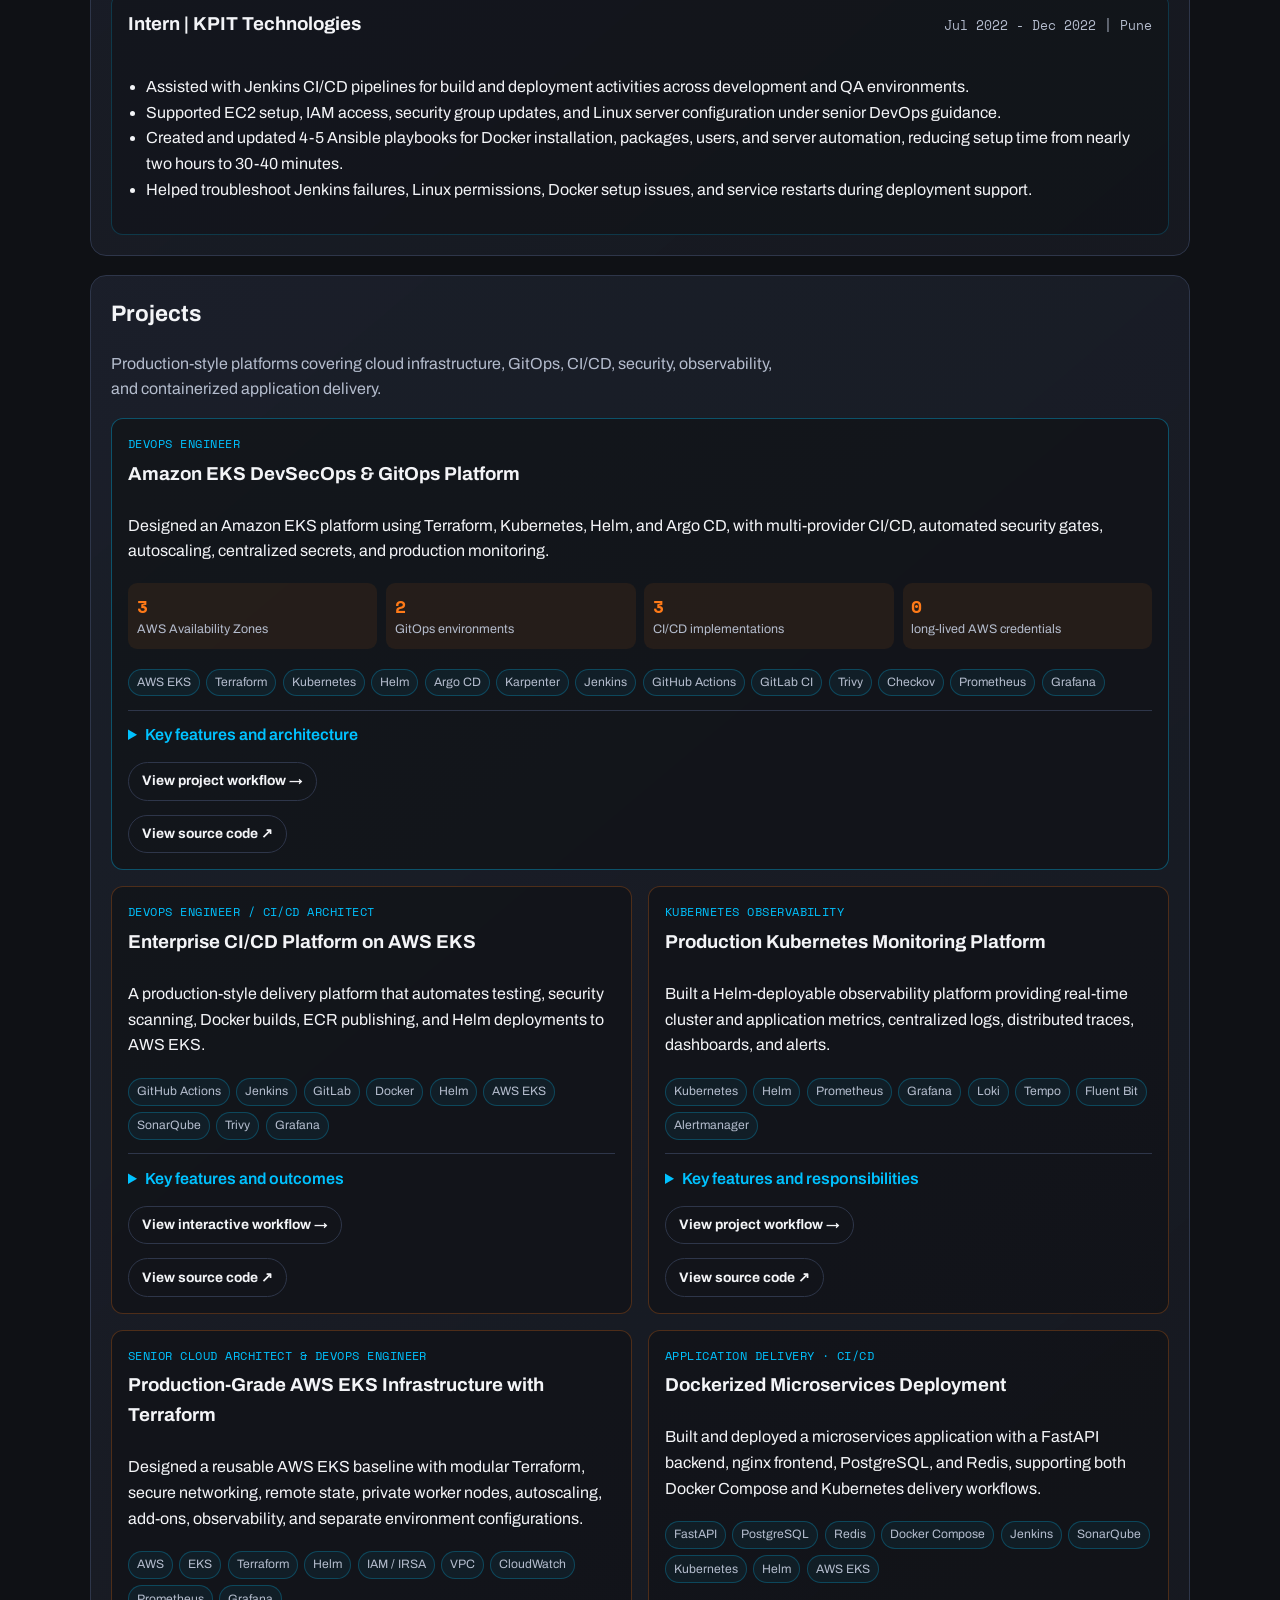
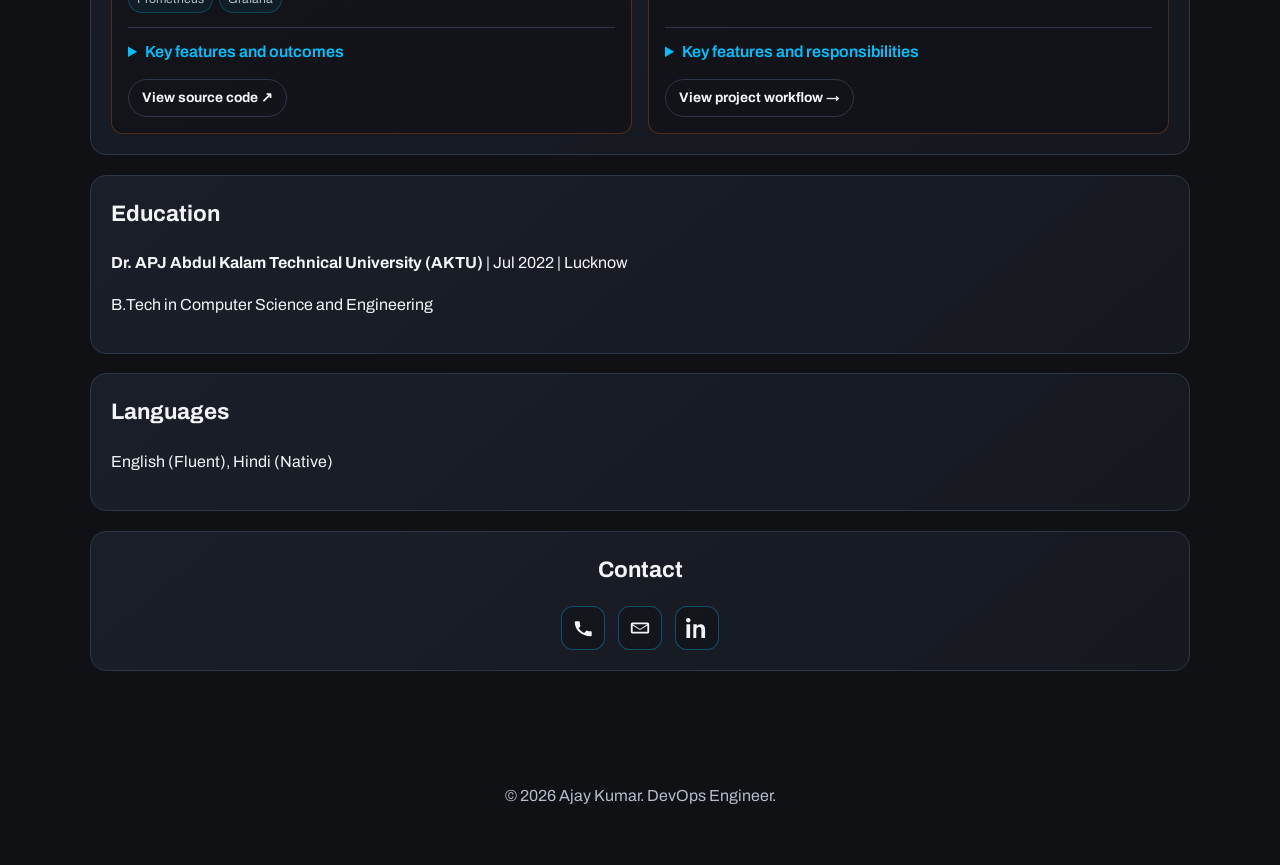
==== commit 4d71418c: "add interactive project workflow pages" ====
--- a/index.html
+++ b/index.html
@@ -260,6 +260,7 @@
               <li>Added Prometheus, Grafana, and Alertmanager monitoring plus an operational verification, troubleshooting, and rollback runbook.</li>
             </ul>
           </details>
+          <a class="btn project-link" href="eks-devsecops-workflow/index.html">View project workflow <span aria-hidden="true">→</span></a>
           <a class="btn project-link" href="https://github.com/AjayKumar9375/eks-devsecops-gitops-platform" target="_blank" rel="noreferrer noopener">View source code <span aria-hidden="true">↗</span></a>
         </article>
 
@@ -307,6 +308,7 @@
               <li>Documented installation, customization, validation, upgrades, rollback, and troubleshooting, and validated the chart with Helm lint and template rendering.</li>
             </ul>
           </details>
+          <a class="btn project-link" href="kubernetes-monitoring-workflow/index.html">View project workflow <span aria-hidden="true">→</span></a>
           <a class="btn project-link" href="https://github.com/AjayKumar9375/production-kubernetes-monitoring" target="_blank" rel="noreferrer noopener">View source code <span aria-hidden="true">↗</span></a>
         </article>
 
@@ -353,6 +355,7 @@
               <li>Documented practical deployment and troubleshooting workflows for Docker Hub, AWS ECR, Kubernetes, and AWS EKS.</li>
             </ul>
           </details>
+          <a class="btn project-link" href="dockerized-microservices-workflow/index.html">View project workflow <span aria-hidden="true">→</span></a>
         </article>
       </div>
     </section>
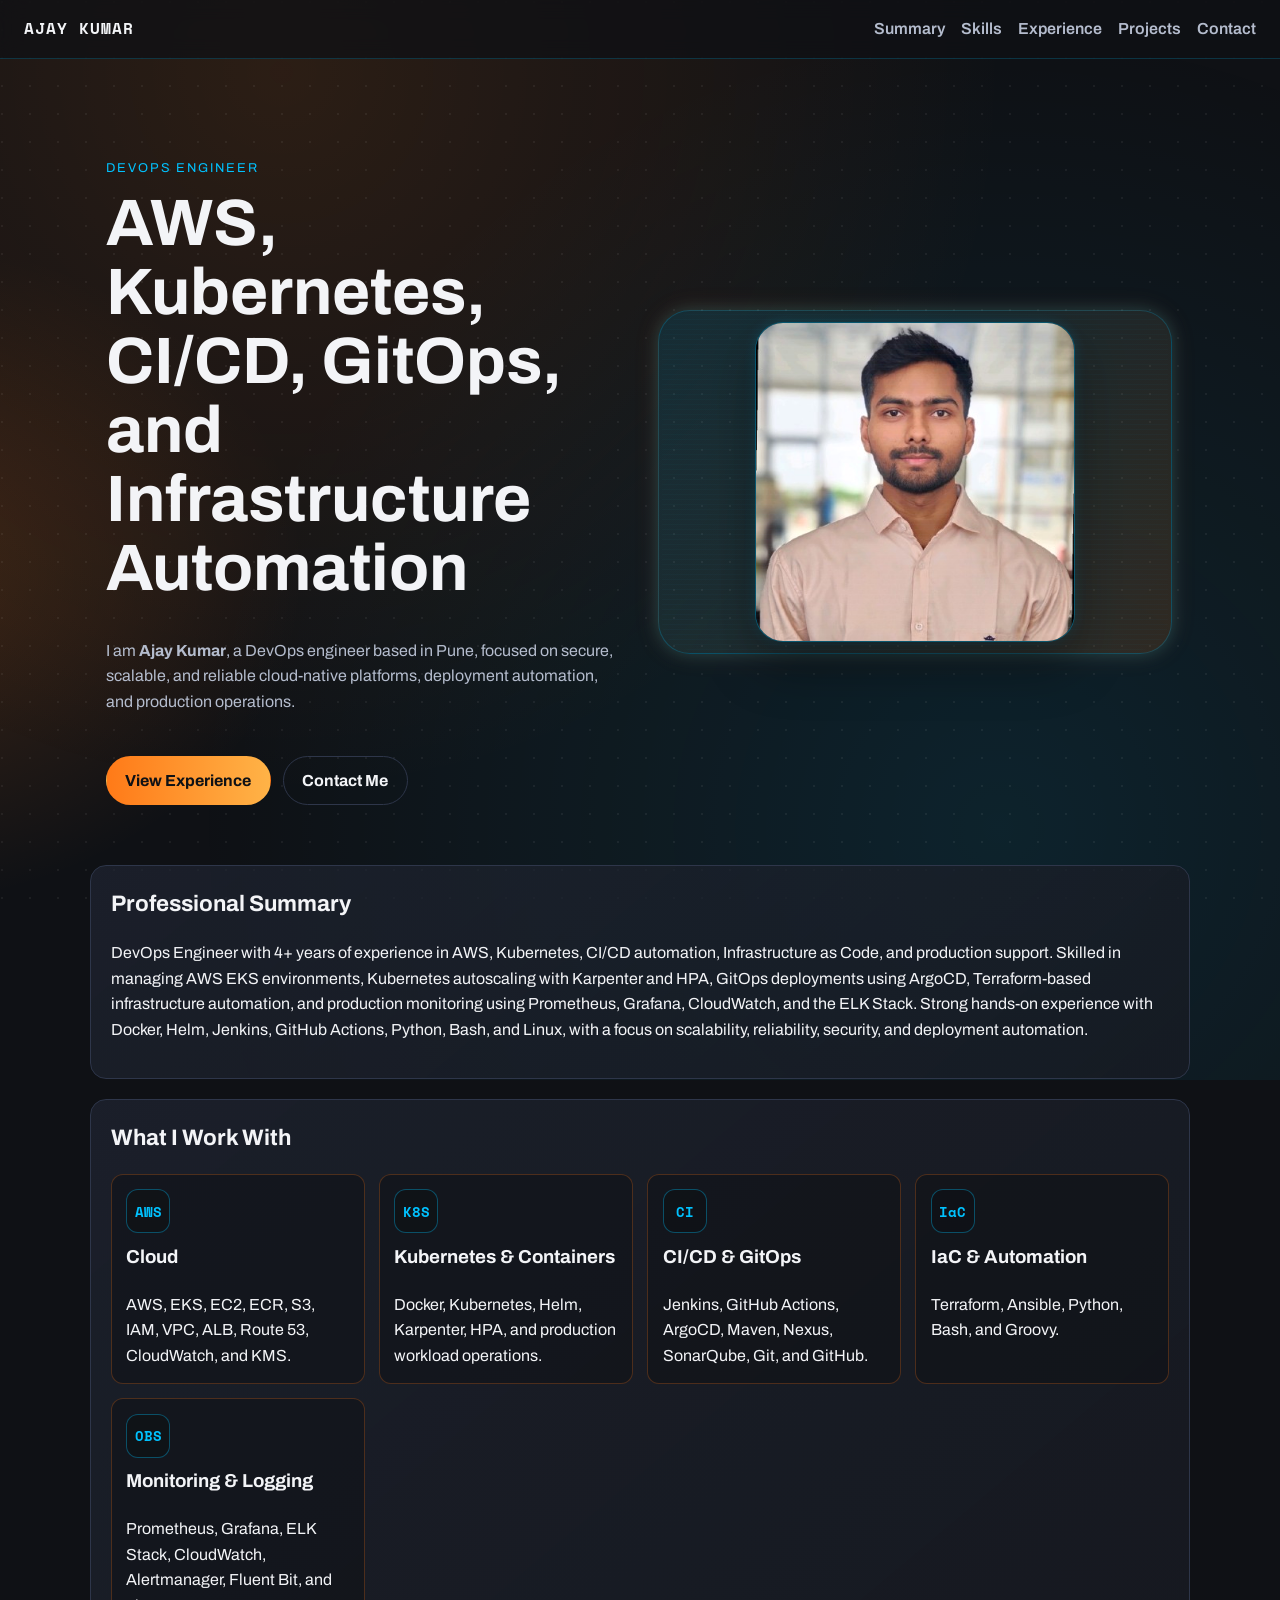
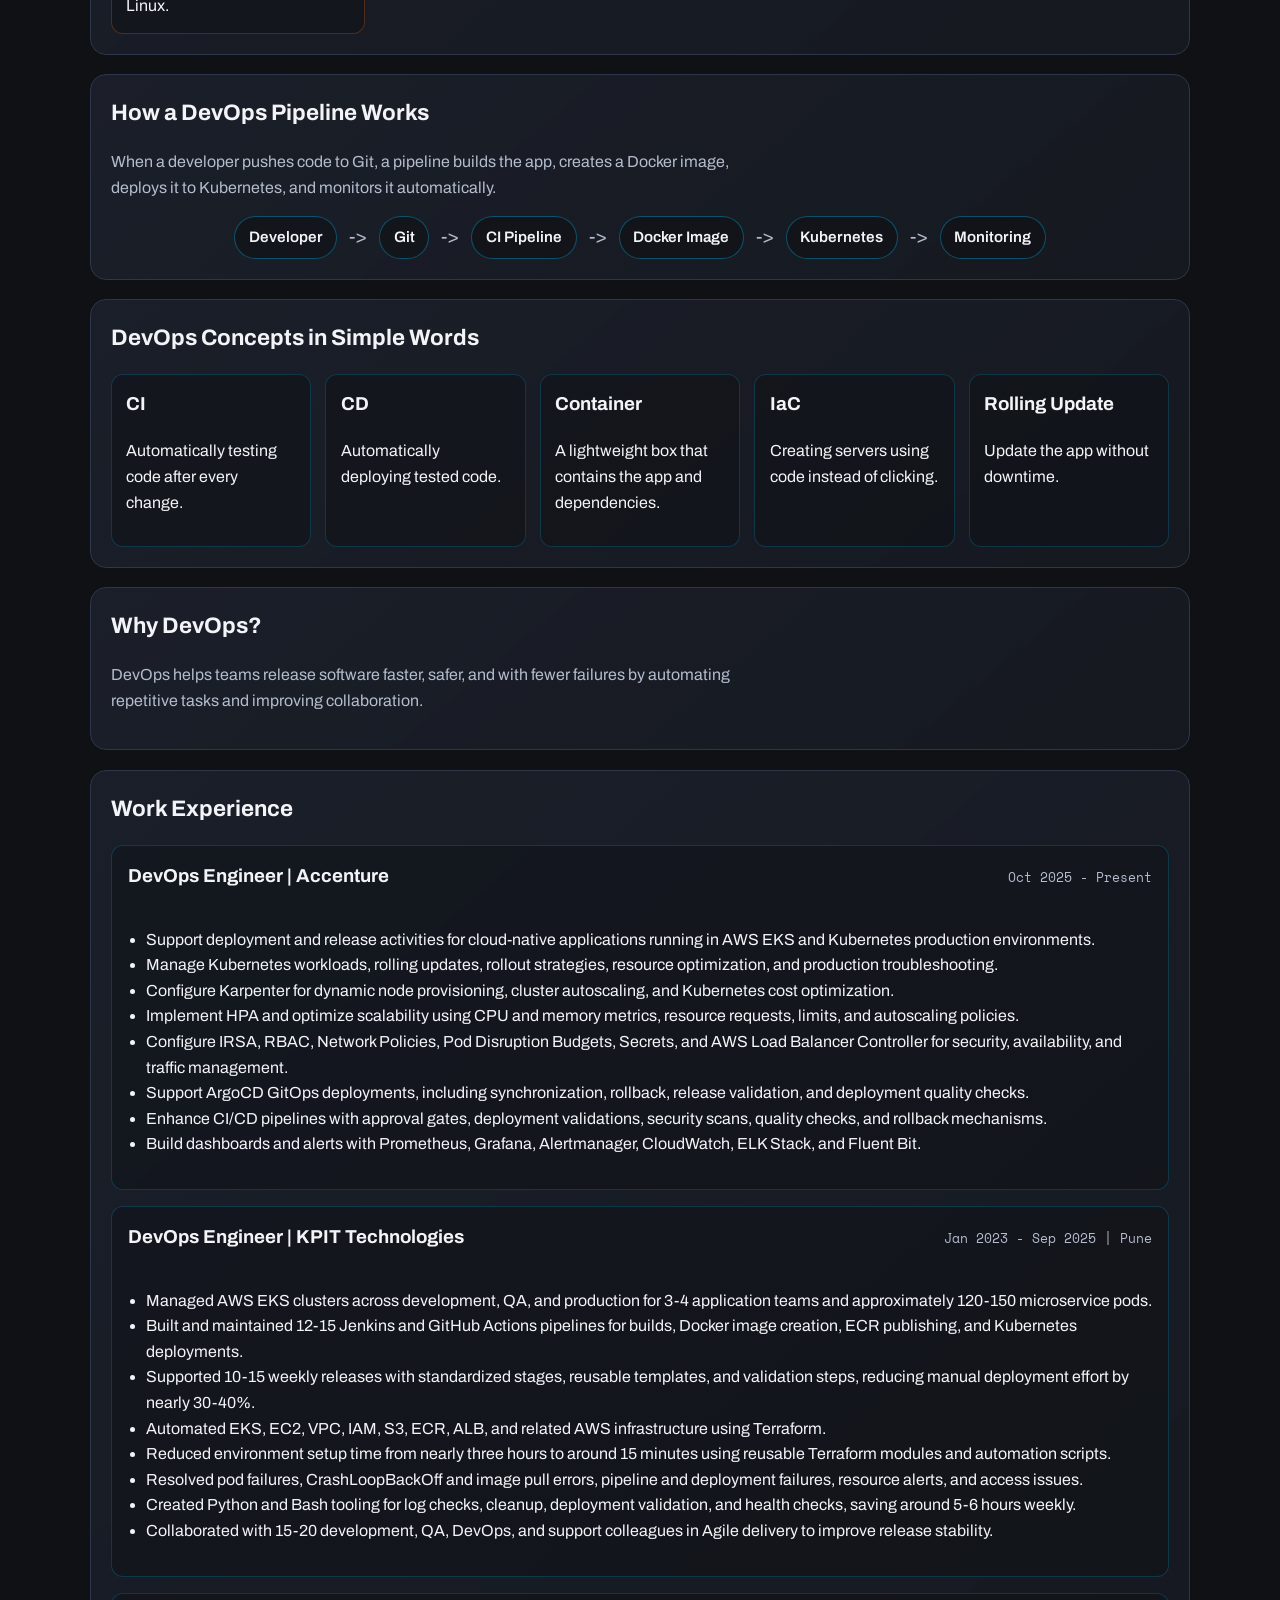
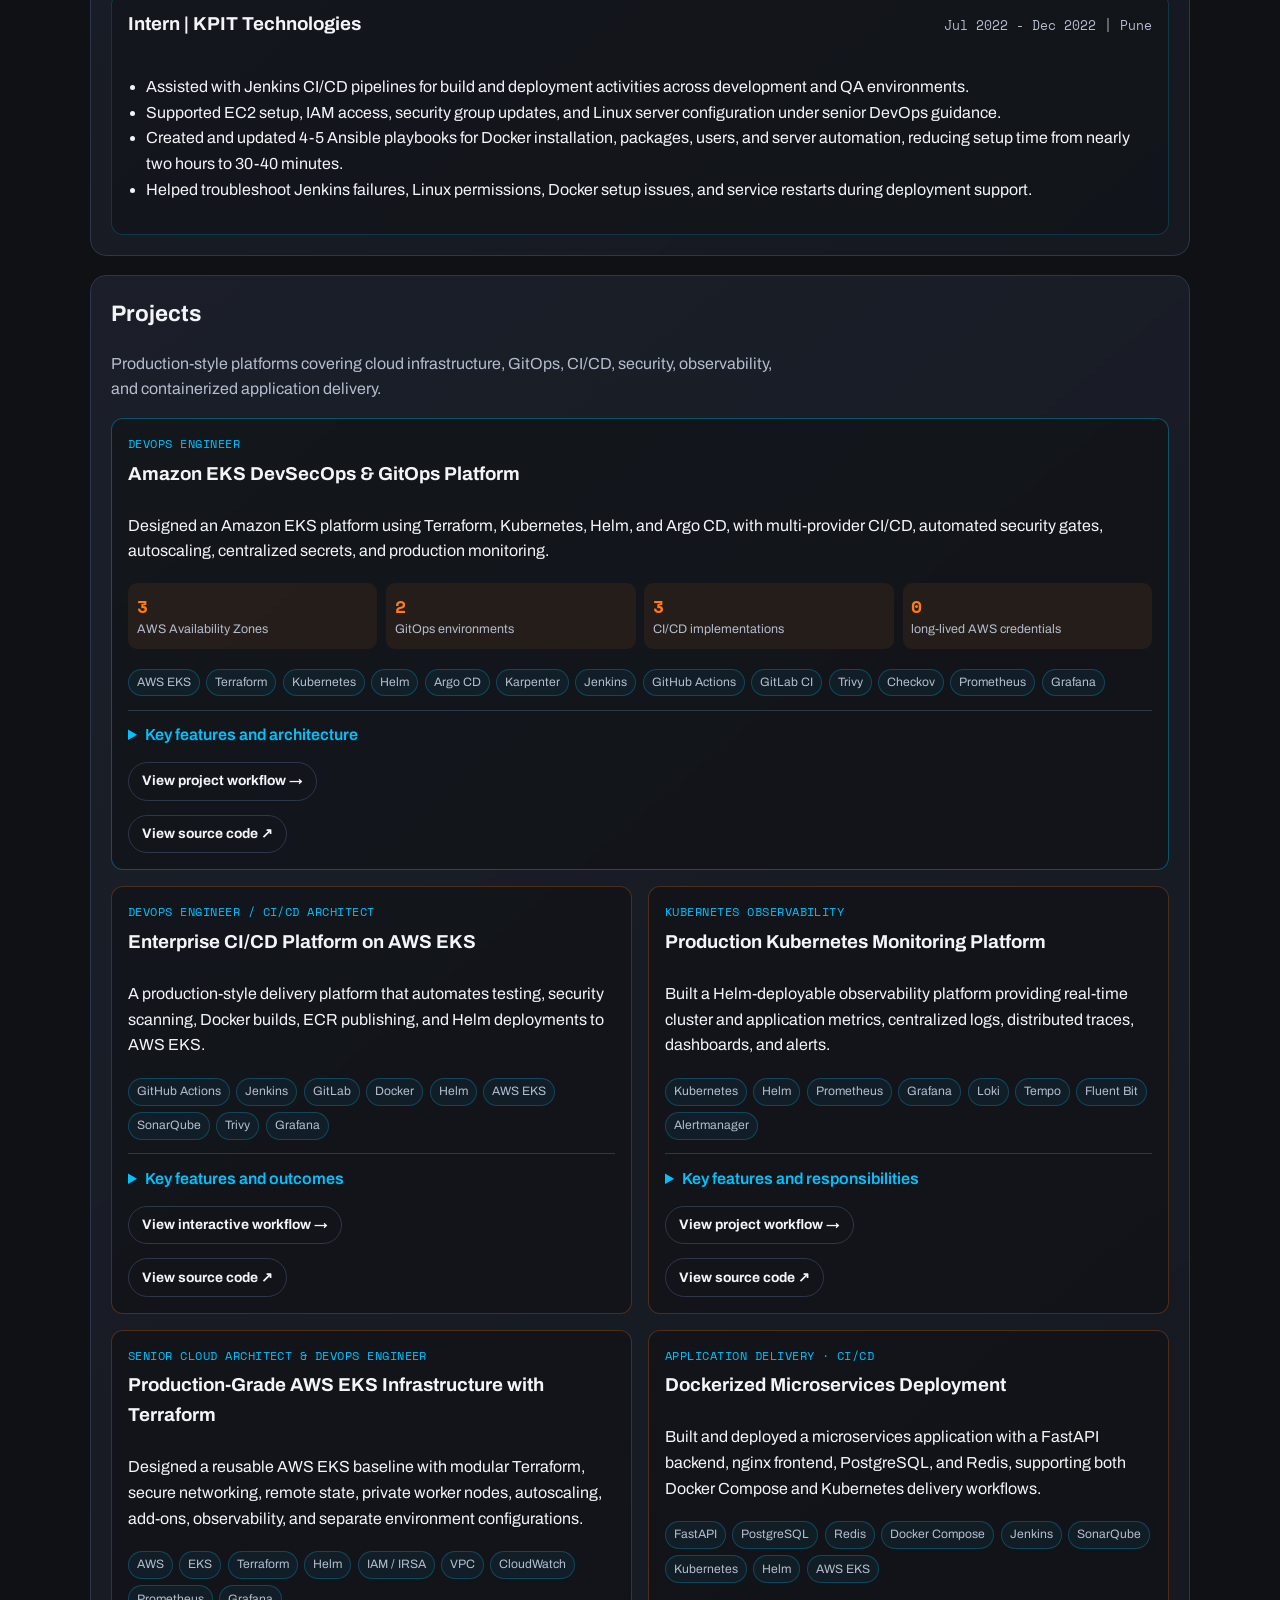
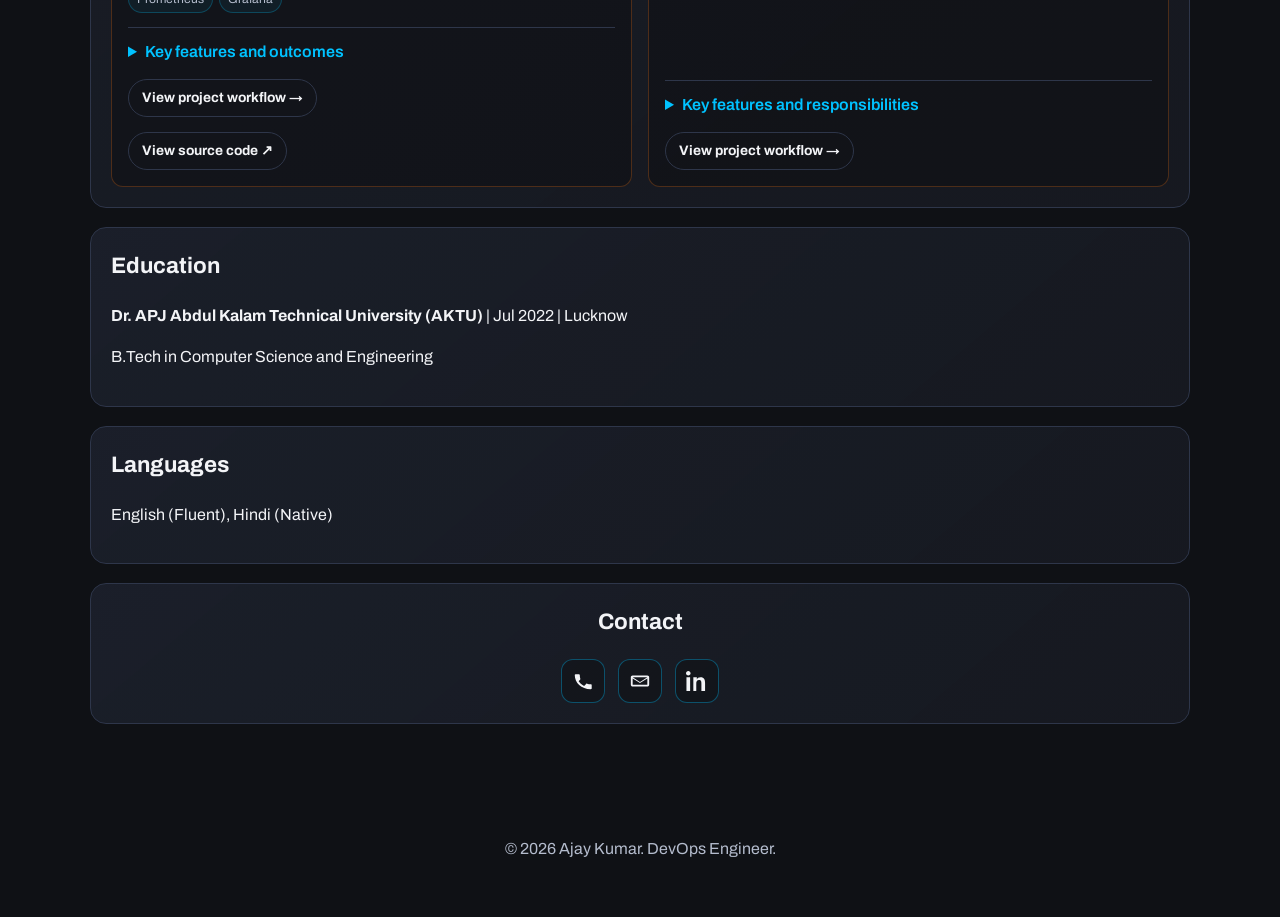
==== commit 034f8abb: "add AWS EKS infrastructure workflow" ====
--- a/index.html
+++ b/index.html
@@ -332,6 +332,7 @@
               <li>Delivered separate development, staging, and production configurations with security, cost, architecture, and deployment guidance.</li>
             </ul>
           </details>
+          <a class="btn project-link" href="aws-eks-infrastructure-workflow/index.html">View project workflow <span aria-hidden="true">→</span></a>
           <a class="btn project-link" href="https://github.com/AjayKumar9375/aws-eks-infrastructure" target="_blank" rel="noreferrer noopener">View source code <span aria-hidden="true">↗</span></a>
         </article>
 
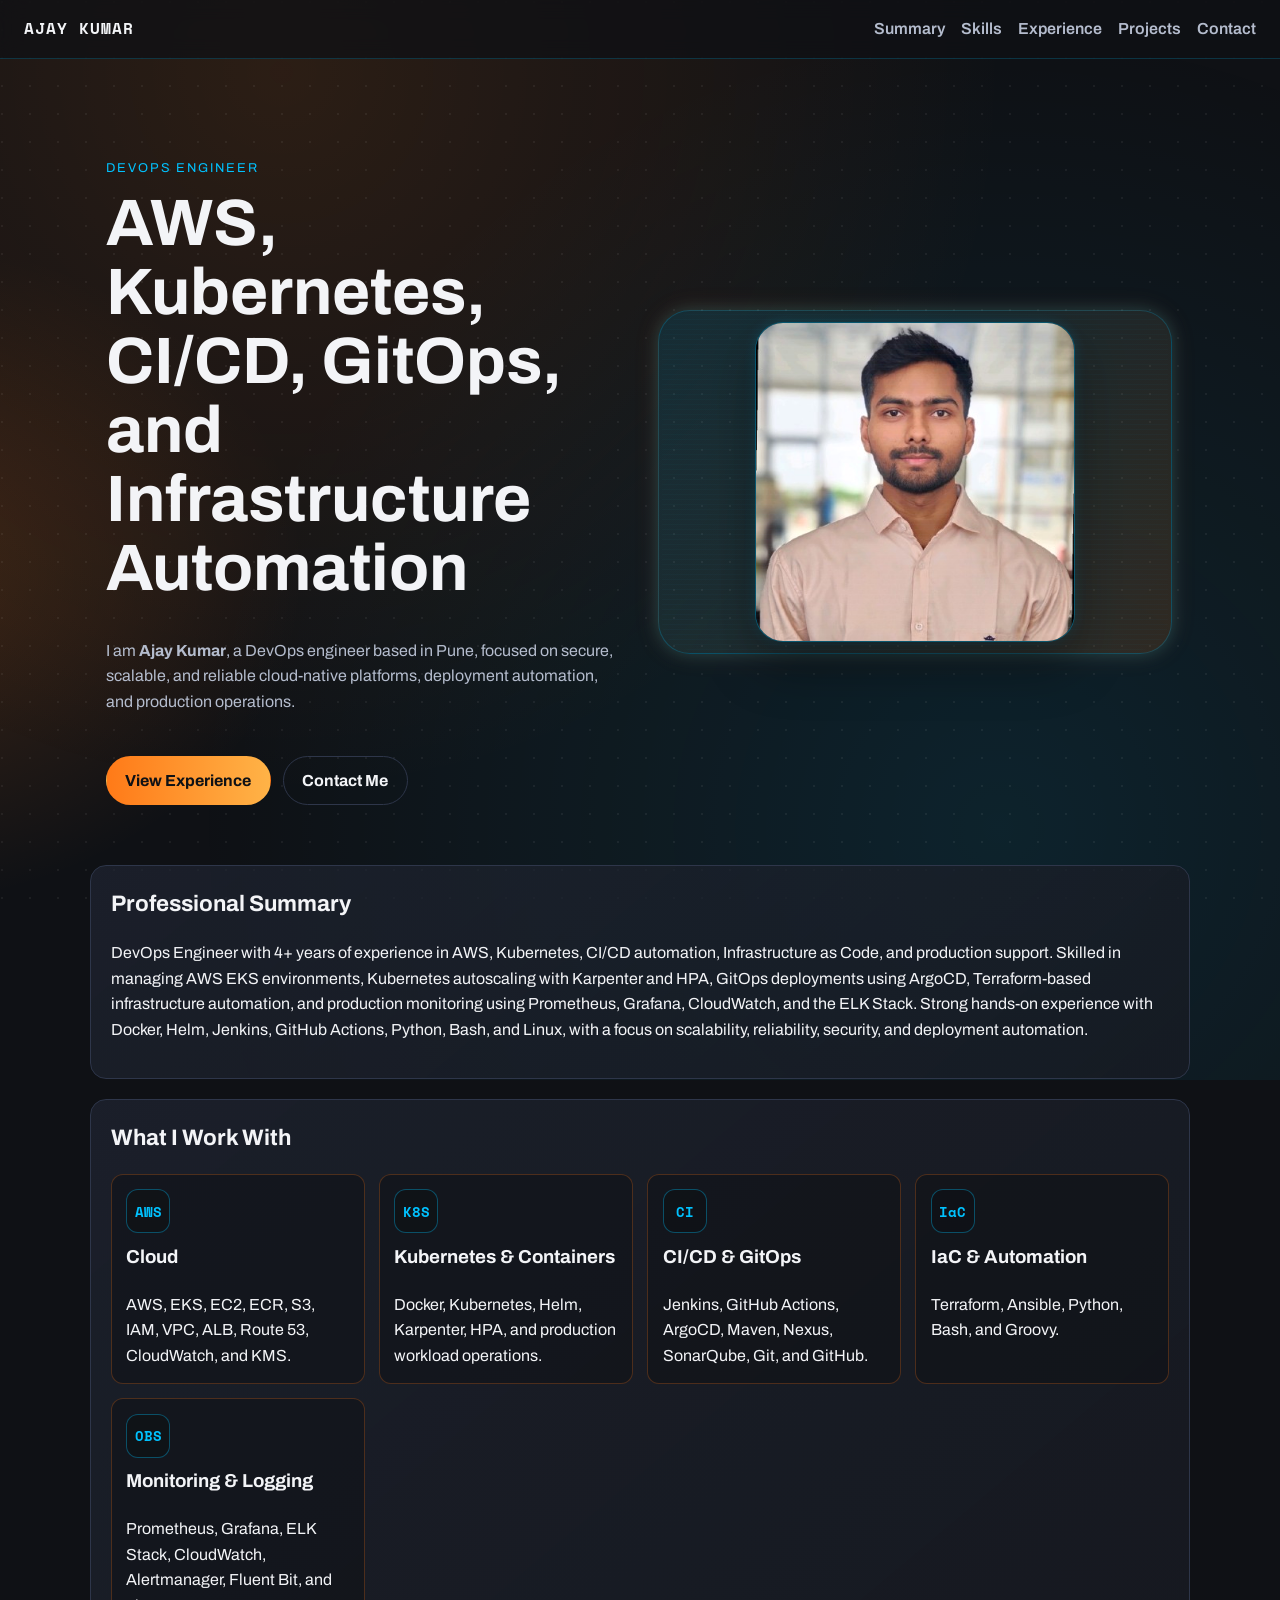
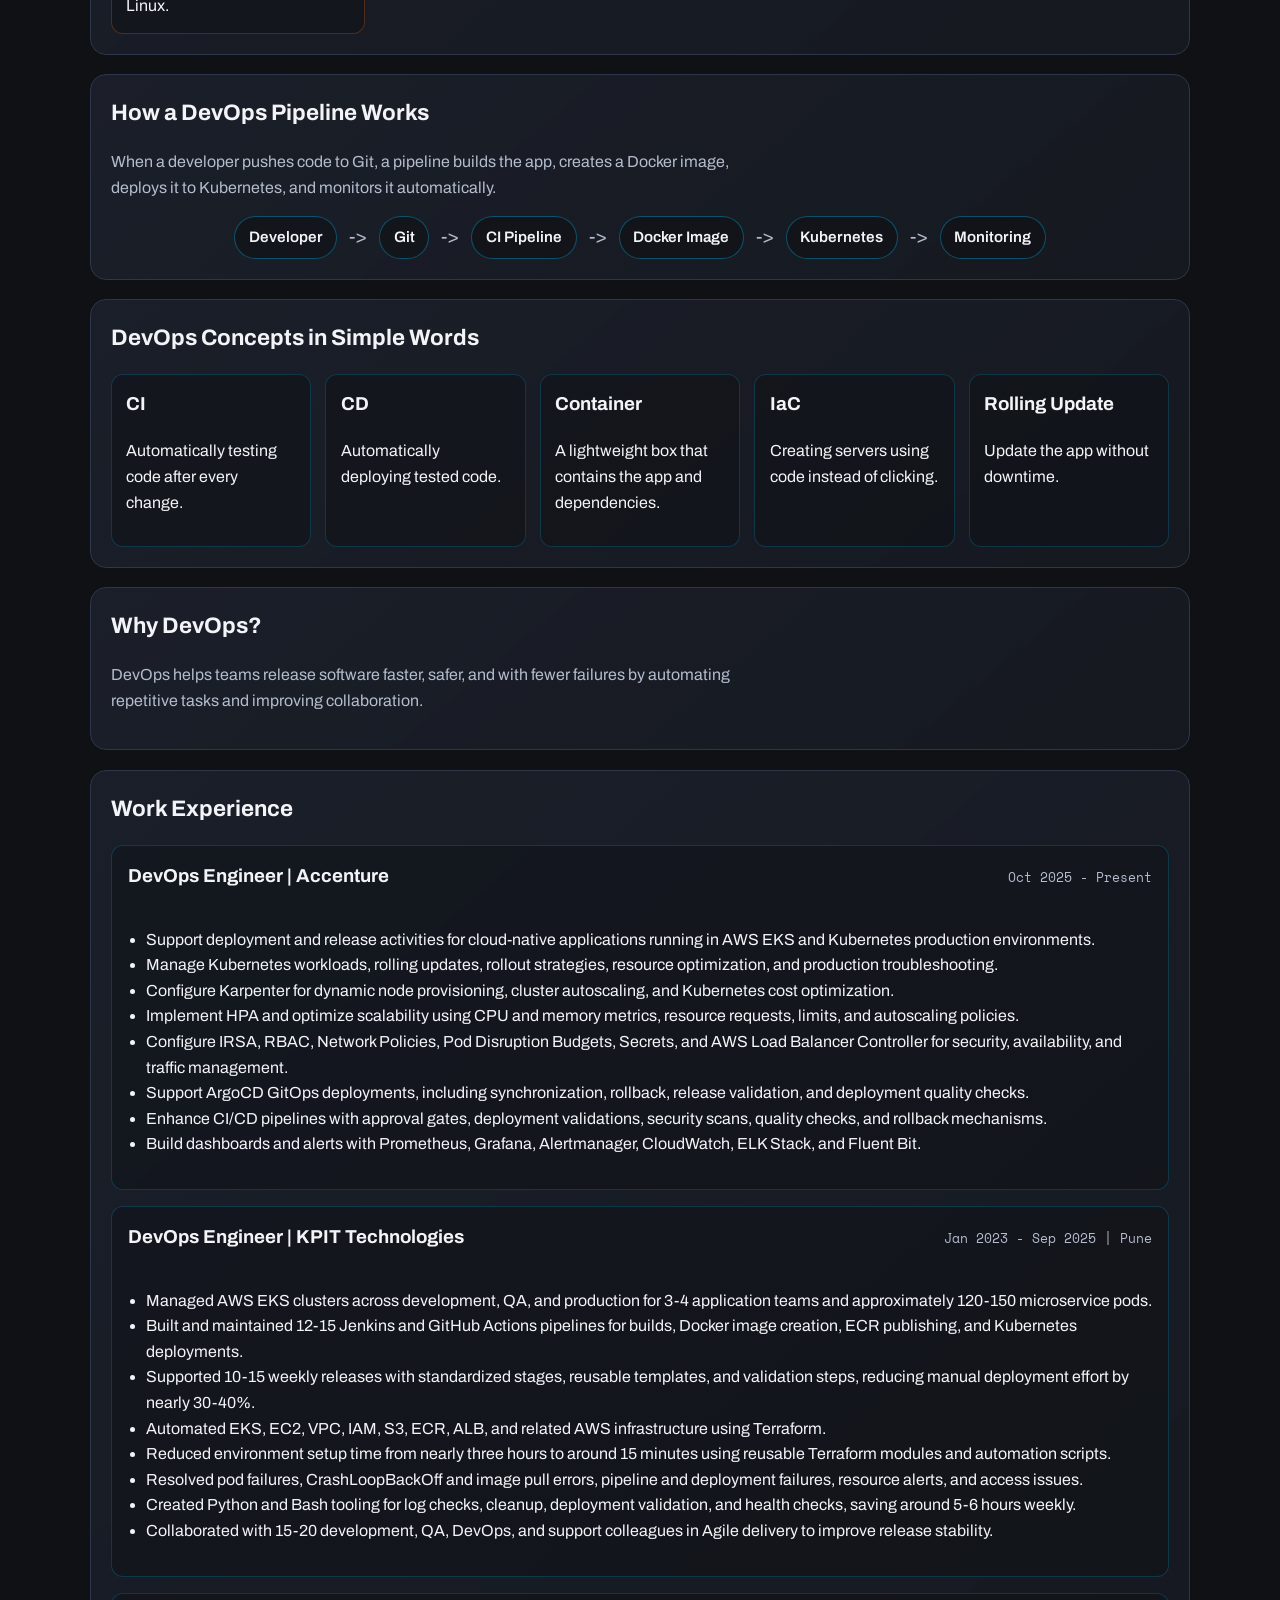
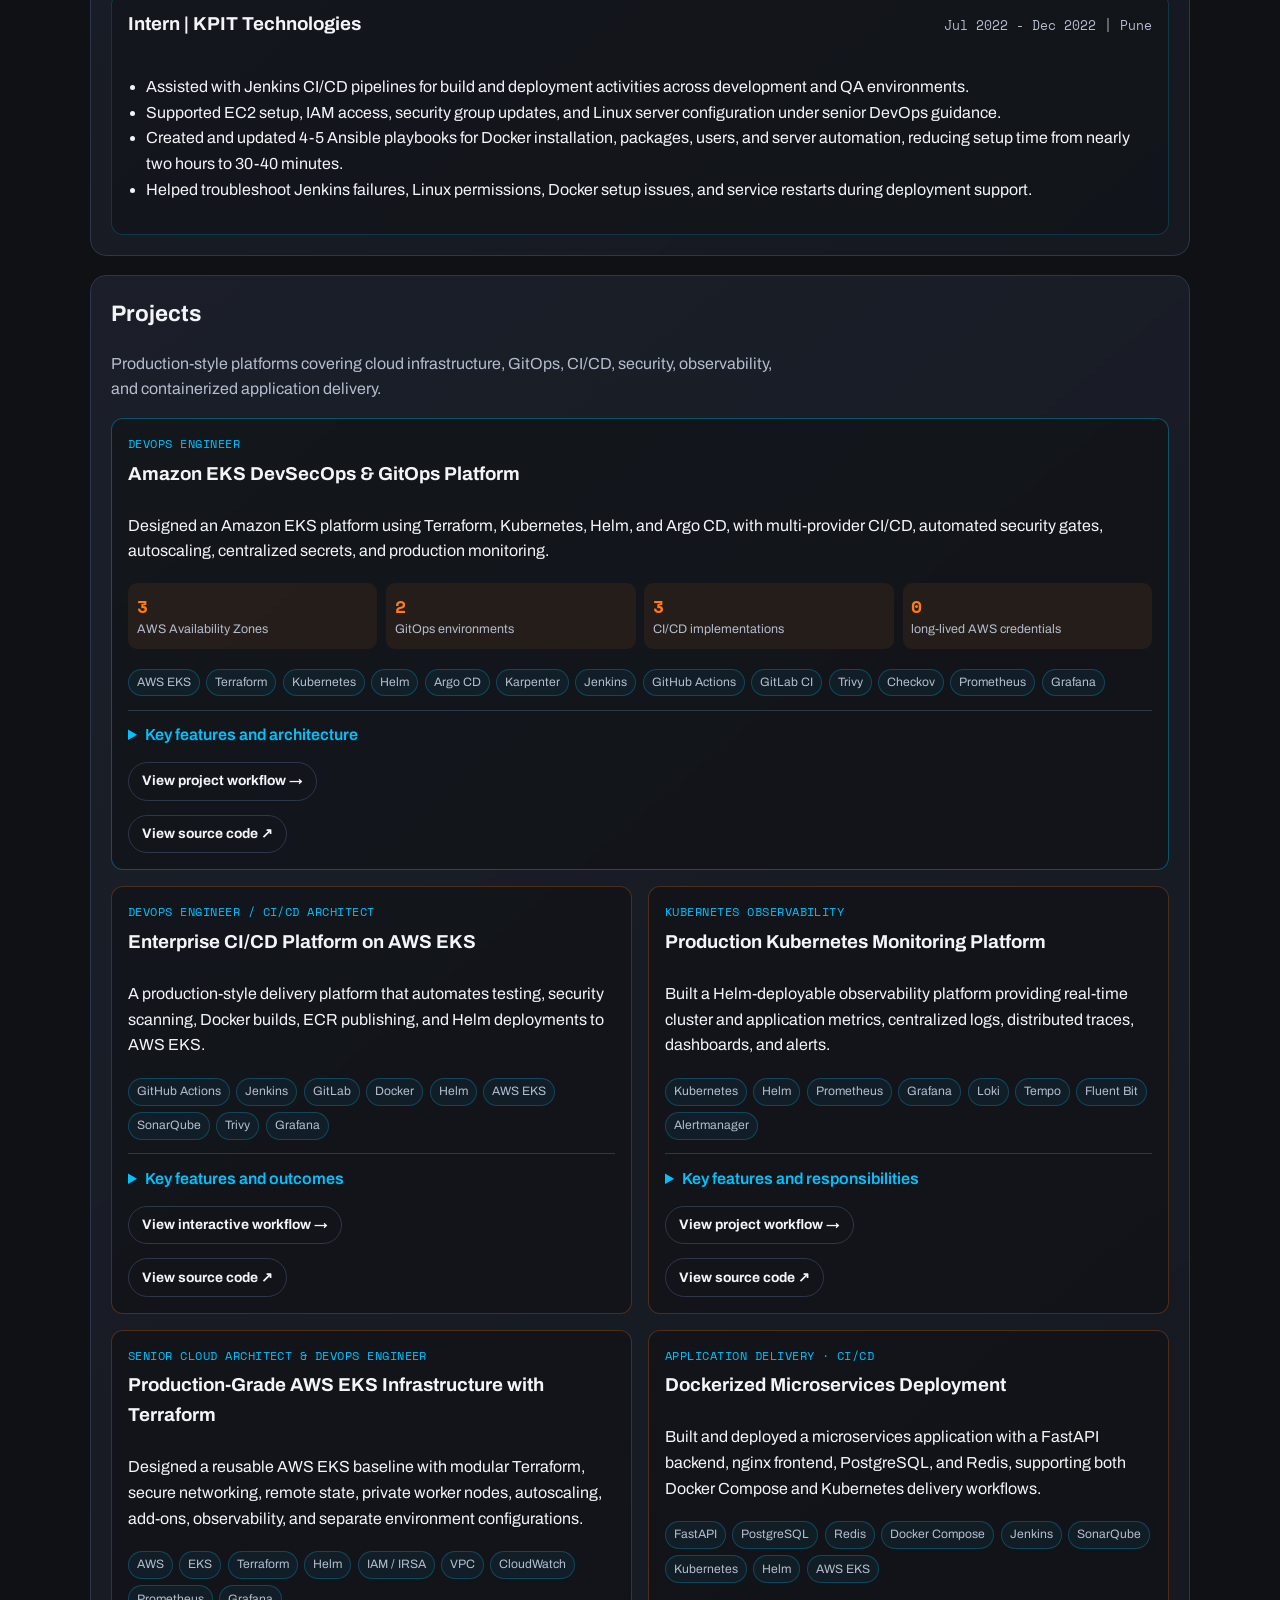
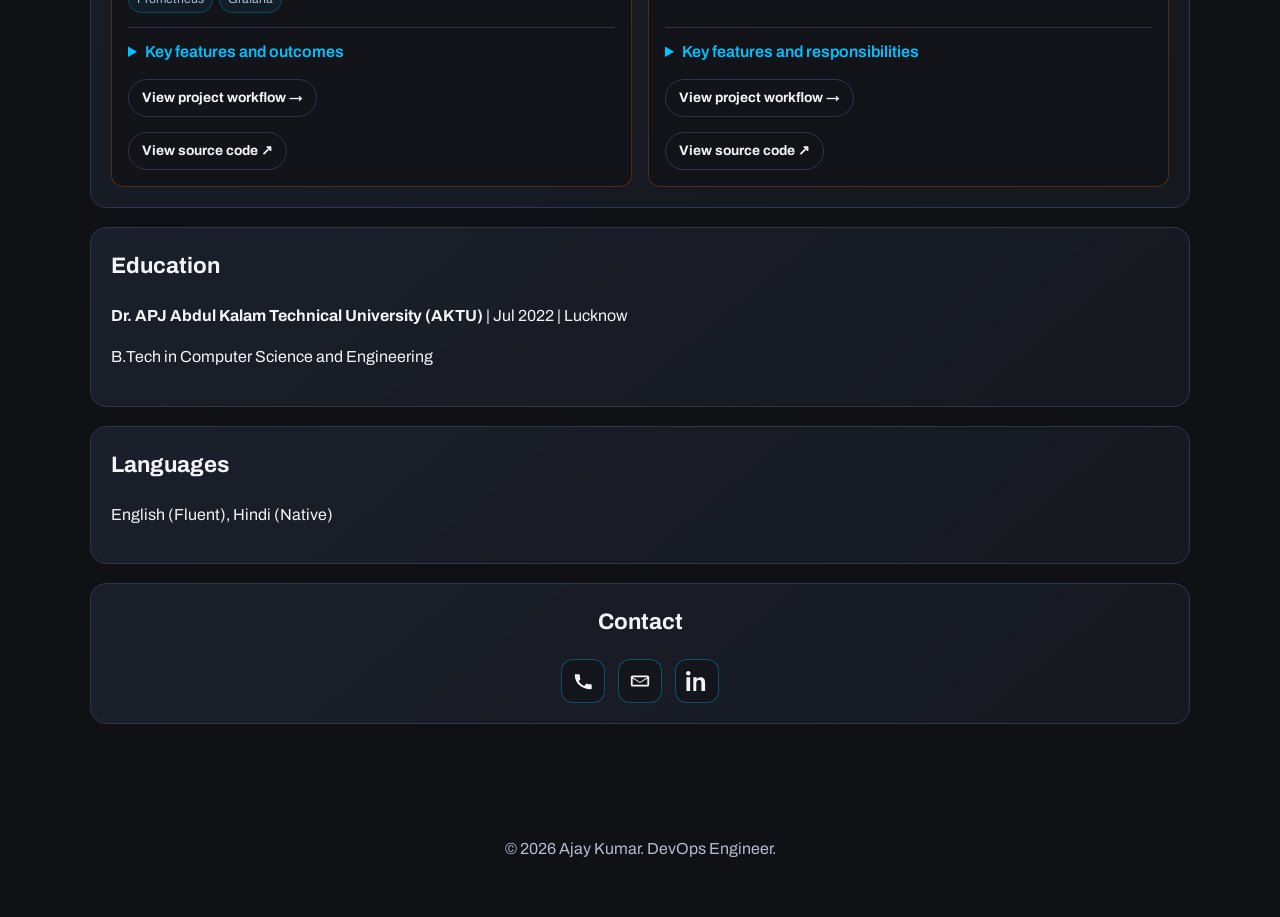
==== commit 2e2a8995: "add microservices project source link" ====
--- a/index.html
+++ b/index.html
@@ -357,6 +357,7 @@
             </ul>
           </details>
           <a class="btn project-link" href="dockerized-microservices-workflow/index.html">View project workflow <span aria-hidden="true">→</span></a>
+          <a class="btn project-link" href="https://github.com/AjayKumar9375/dockerized-microservices" target="_blank" rel="noreferrer noopener">View source code <span aria-hidden="true">↗</span></a>
         </article>
       </div>
     </section>
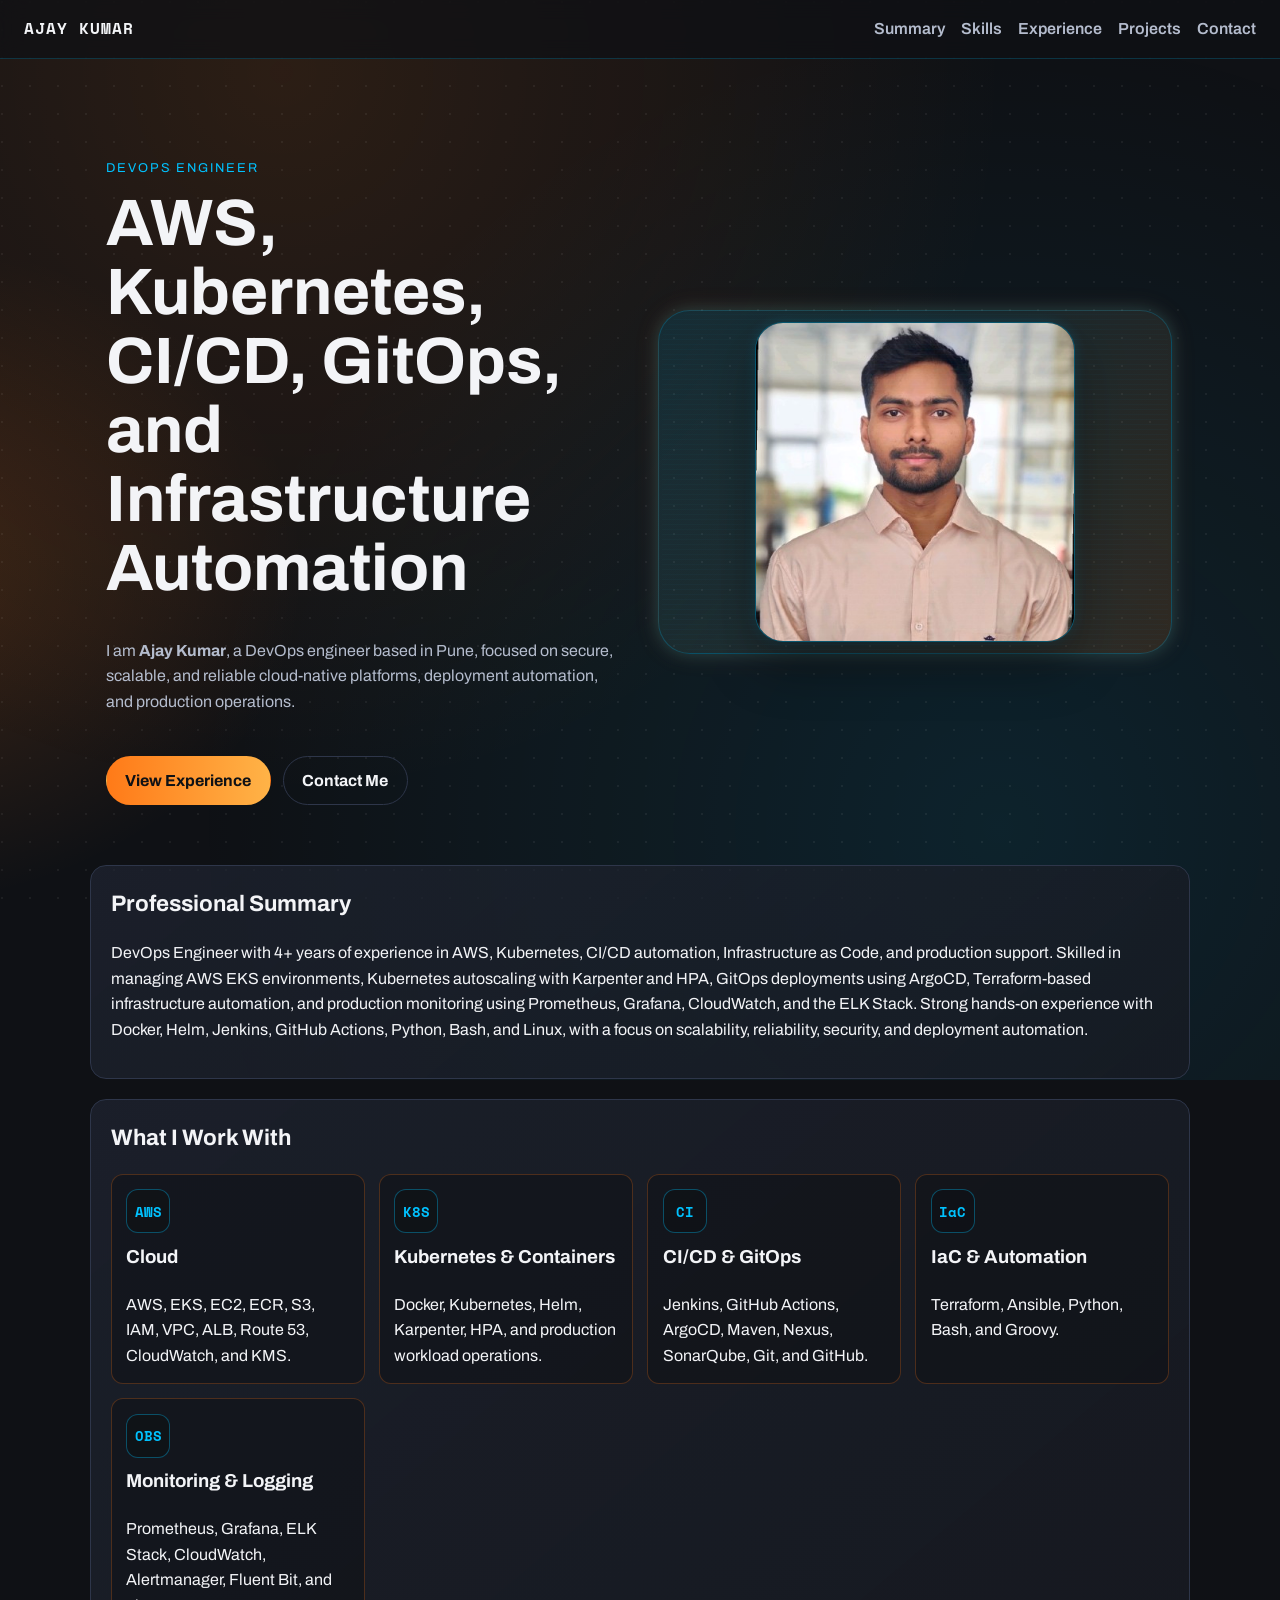
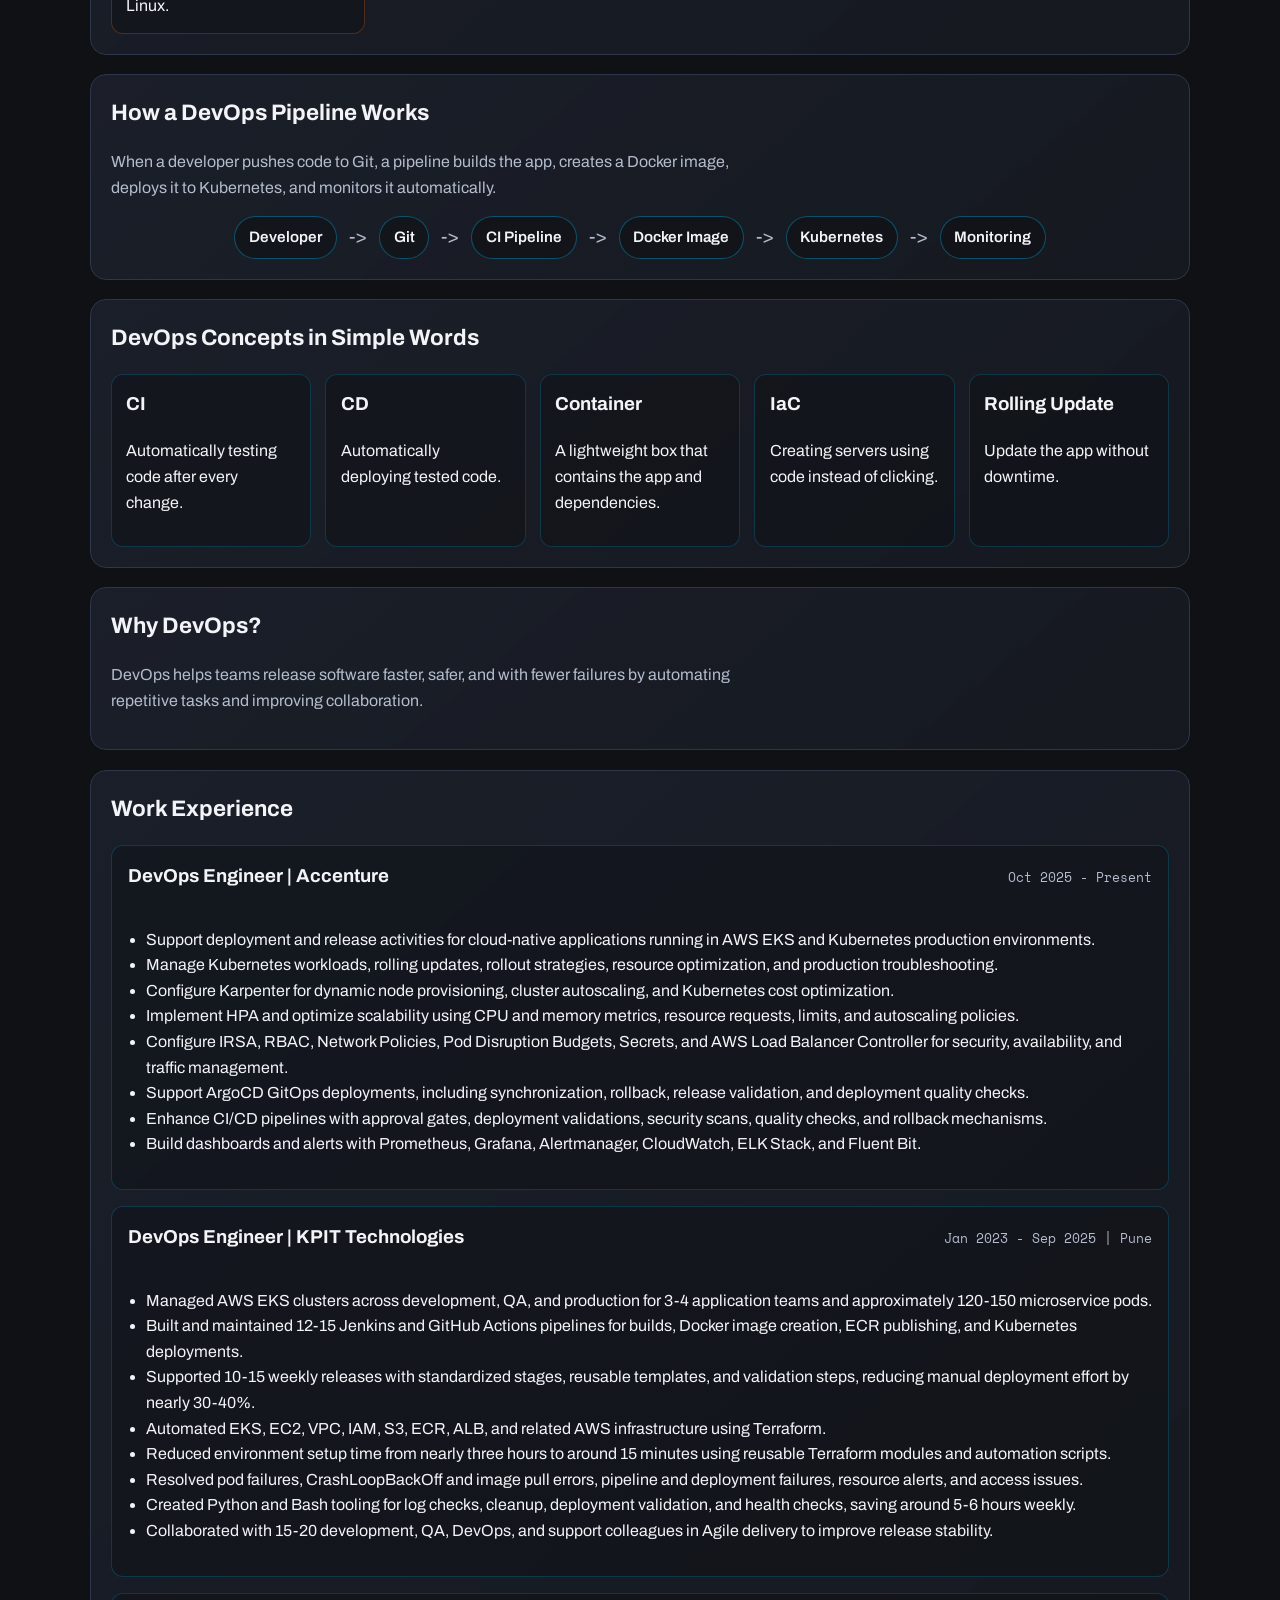
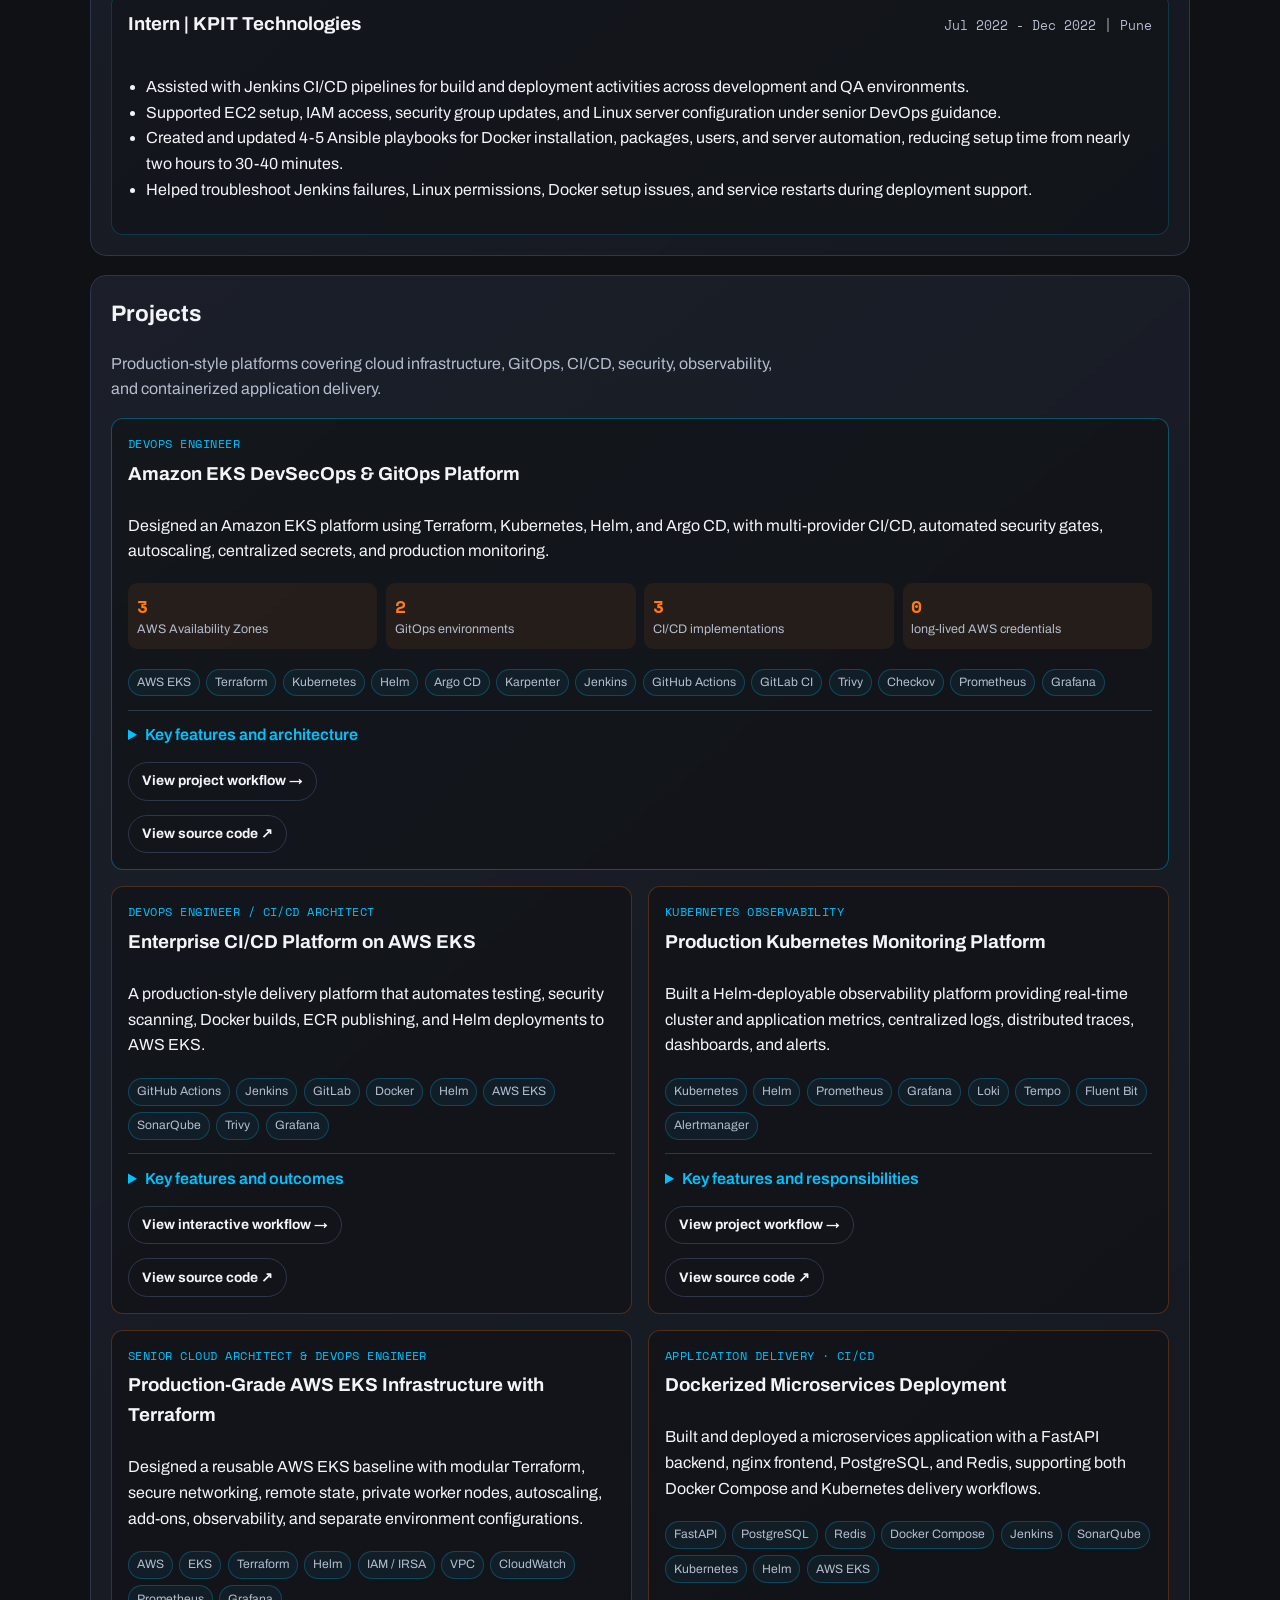
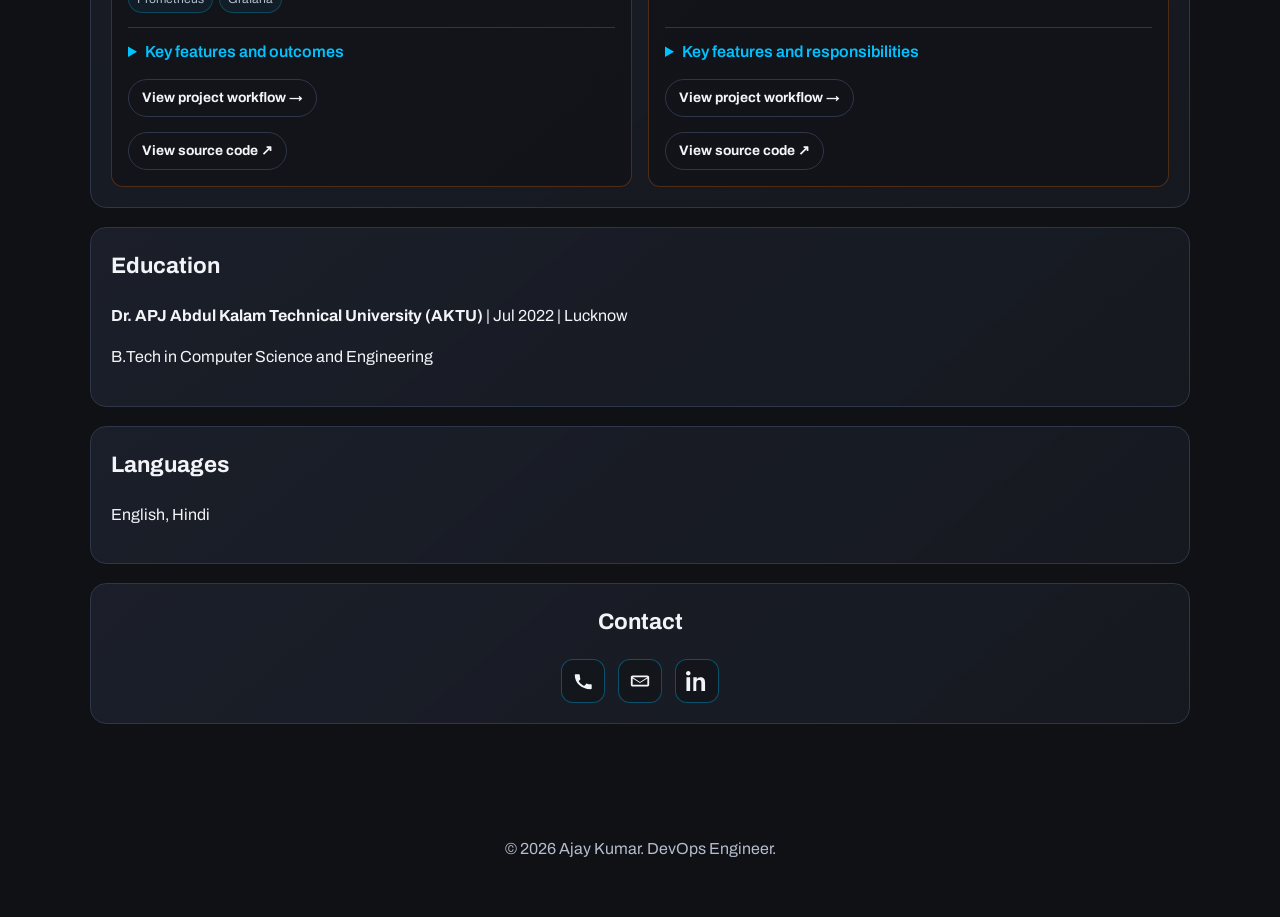
==== commit c84655f9: "updated language section" ====
--- a/index.html
+++ b/index.html
@@ -370,7 +370,7 @@
 
     <section class="panel reveal" aria-labelledby="languages-title">
       <h2 id="languages-title">Languages</h2>
-      <p>English (Fluent), Hindi (Native)</p>
+      <p>English, Hindi</p>
     </section>
 
     <section id="contact" class="panel reveal" aria-labelledby="contact-title">
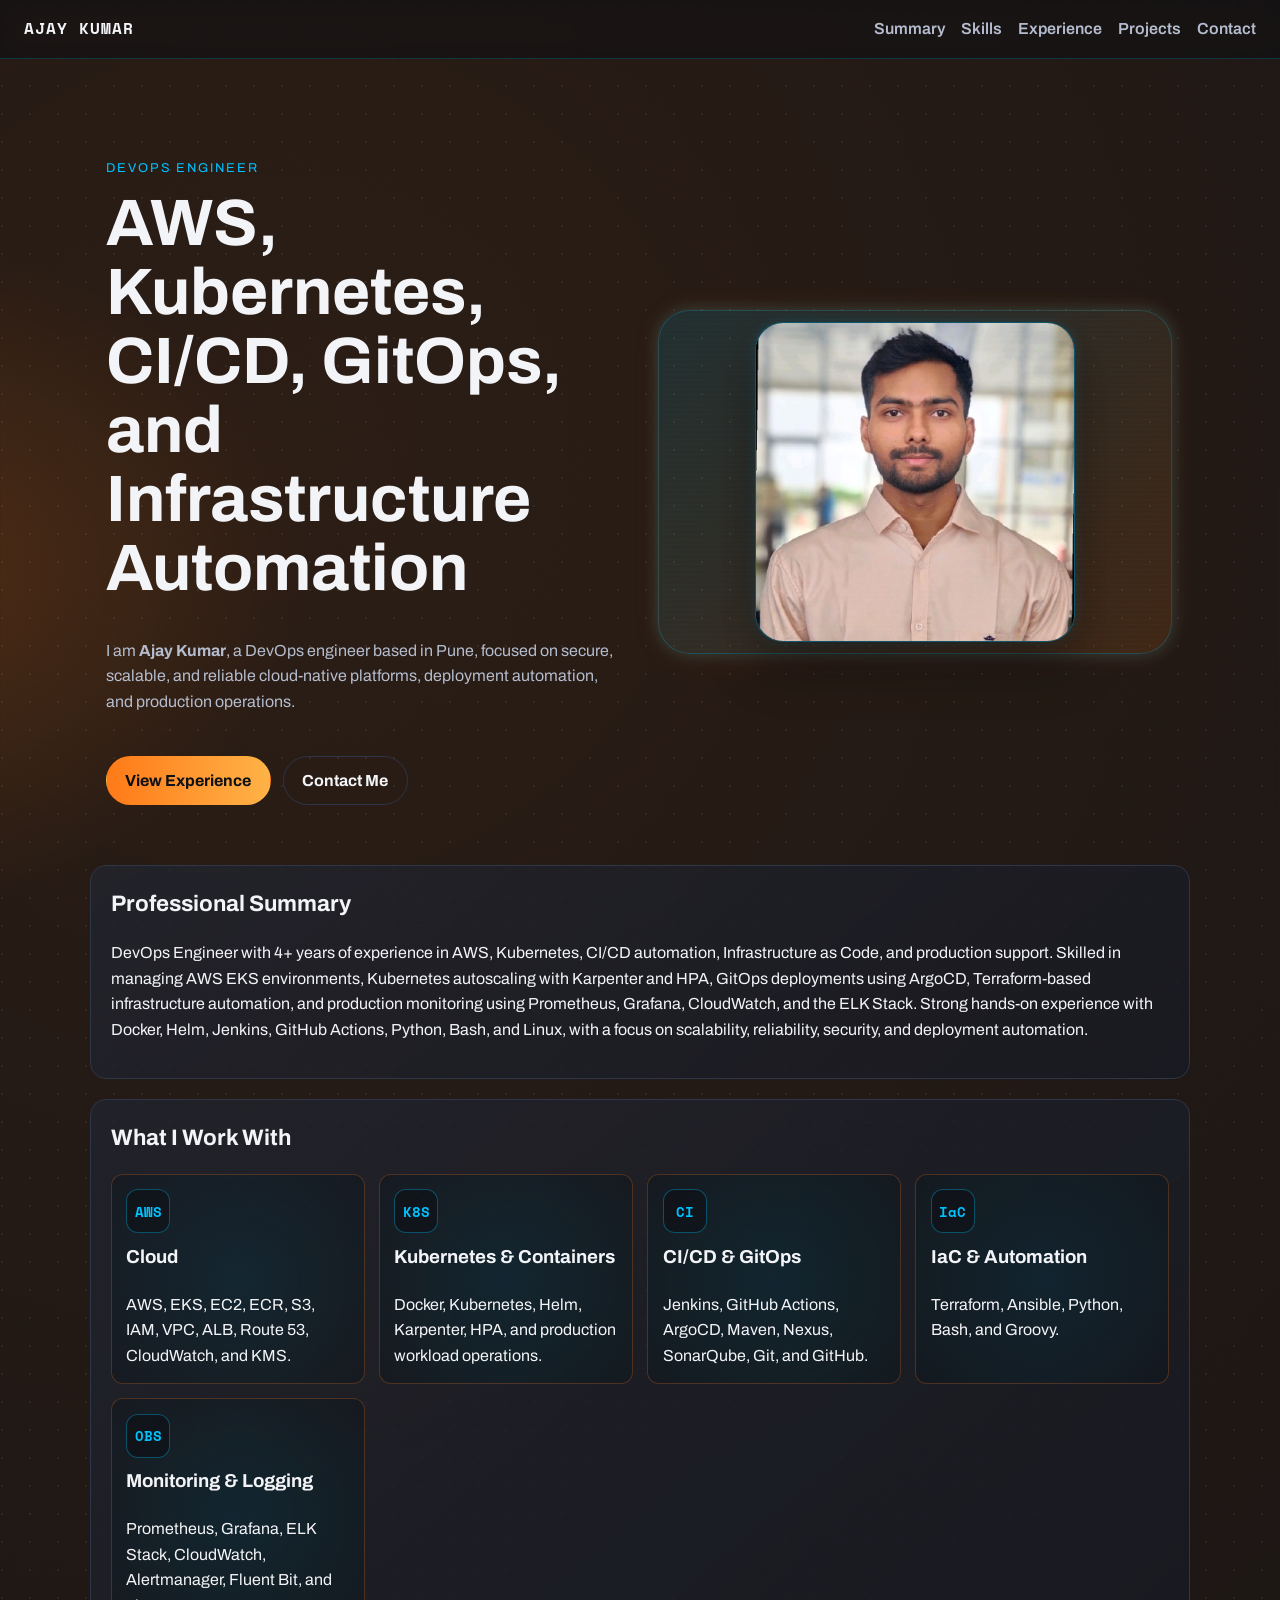
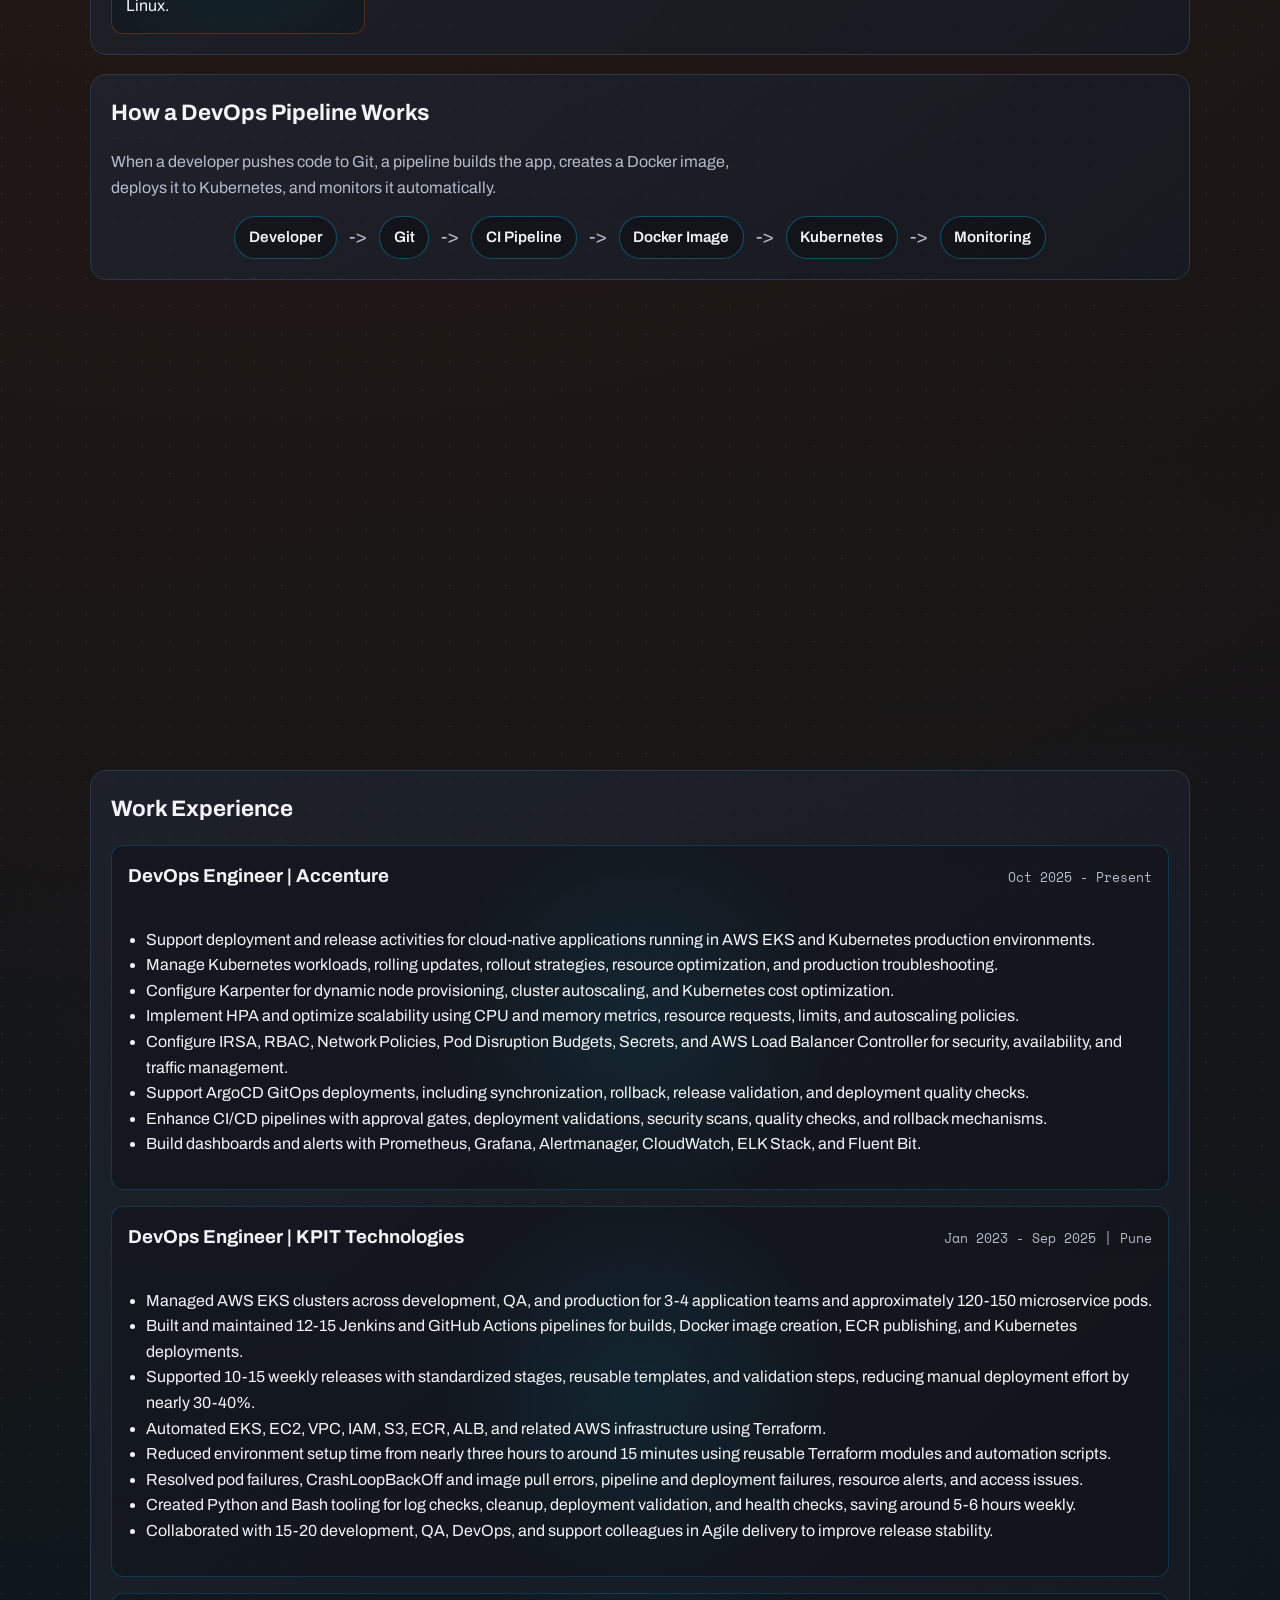
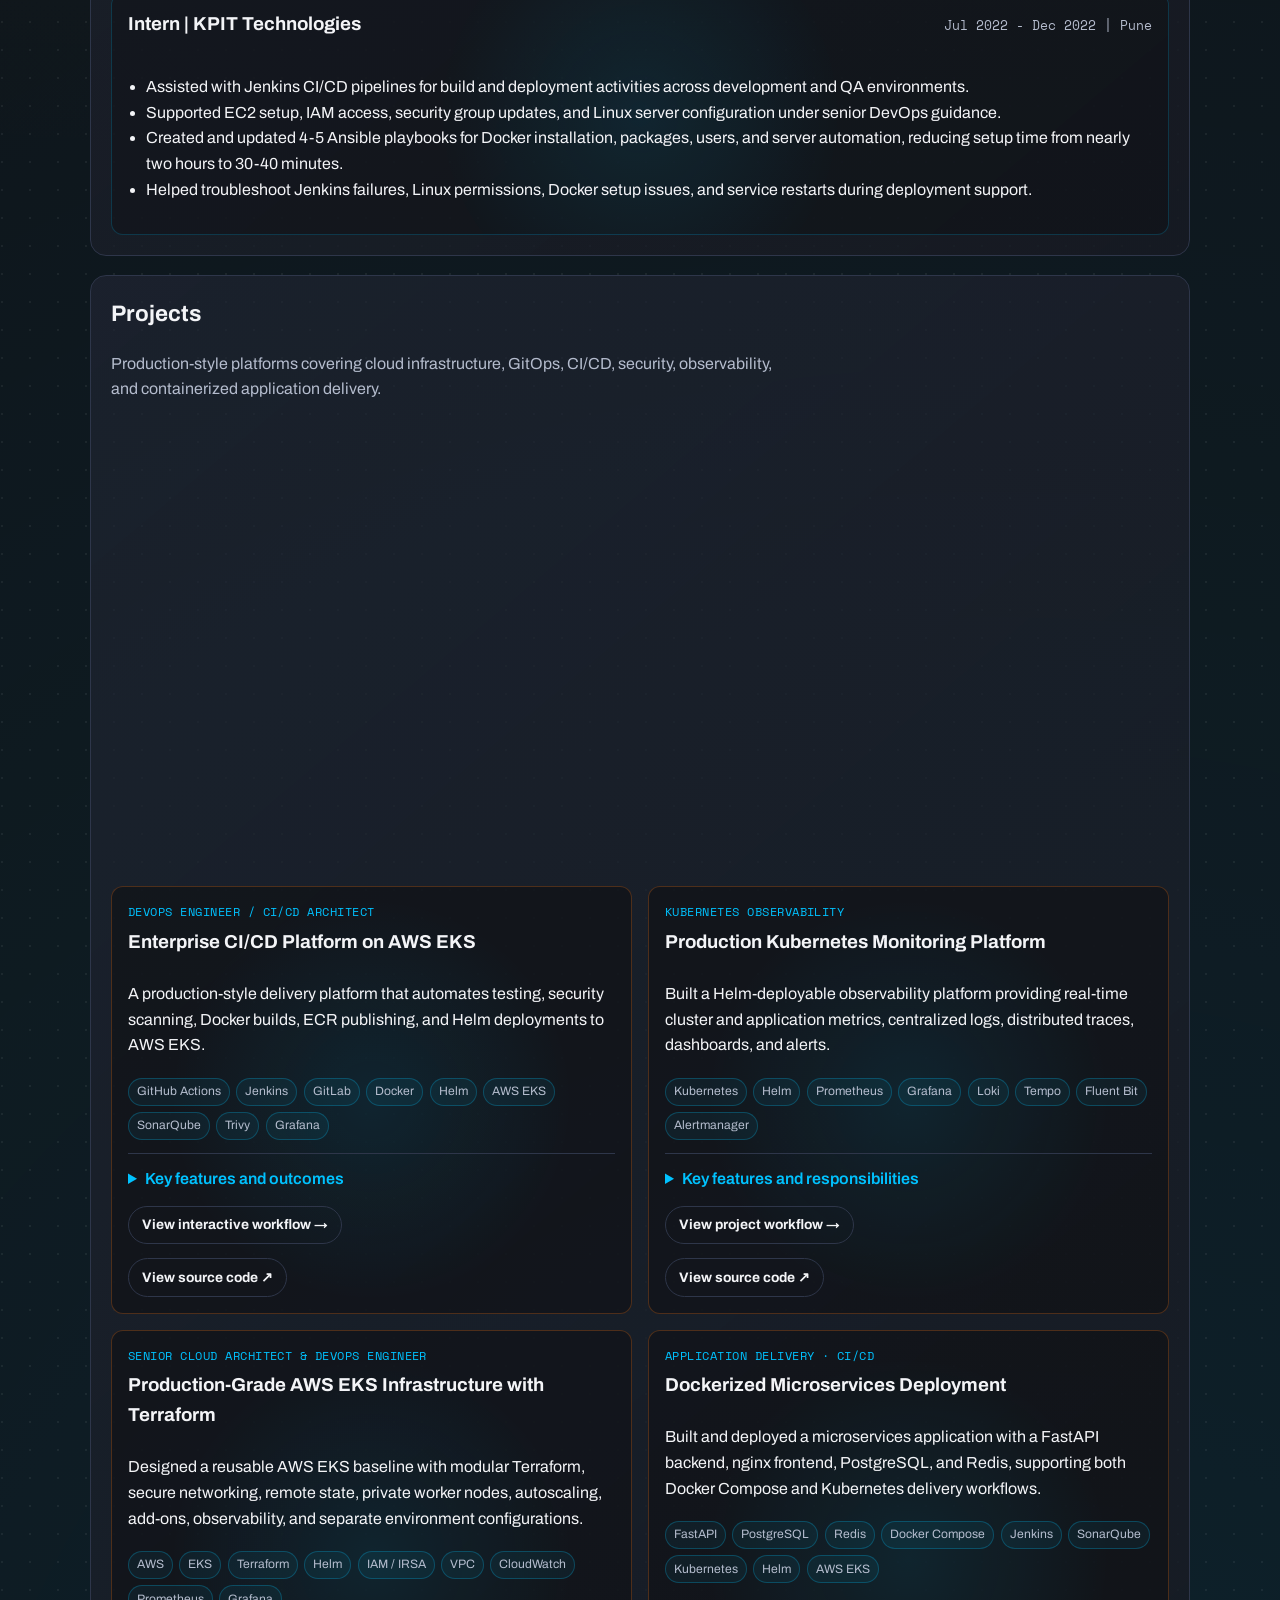
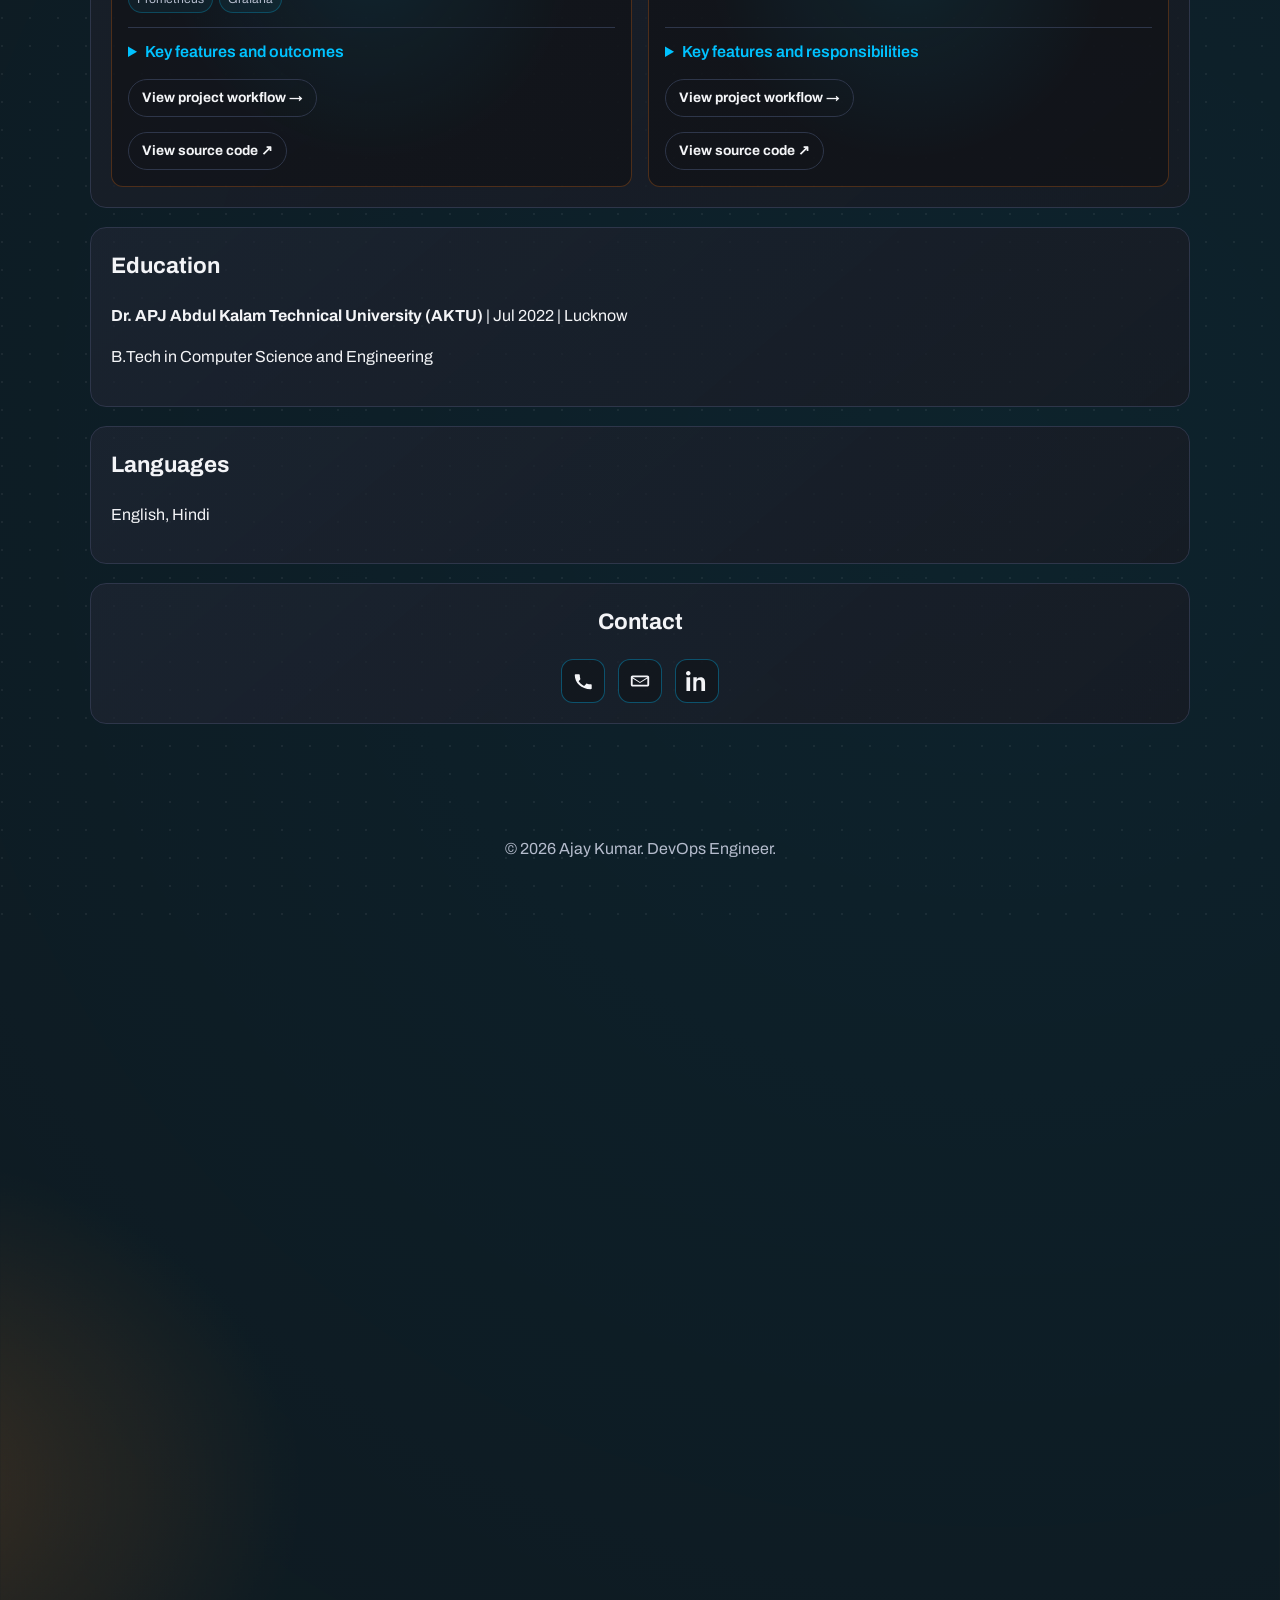
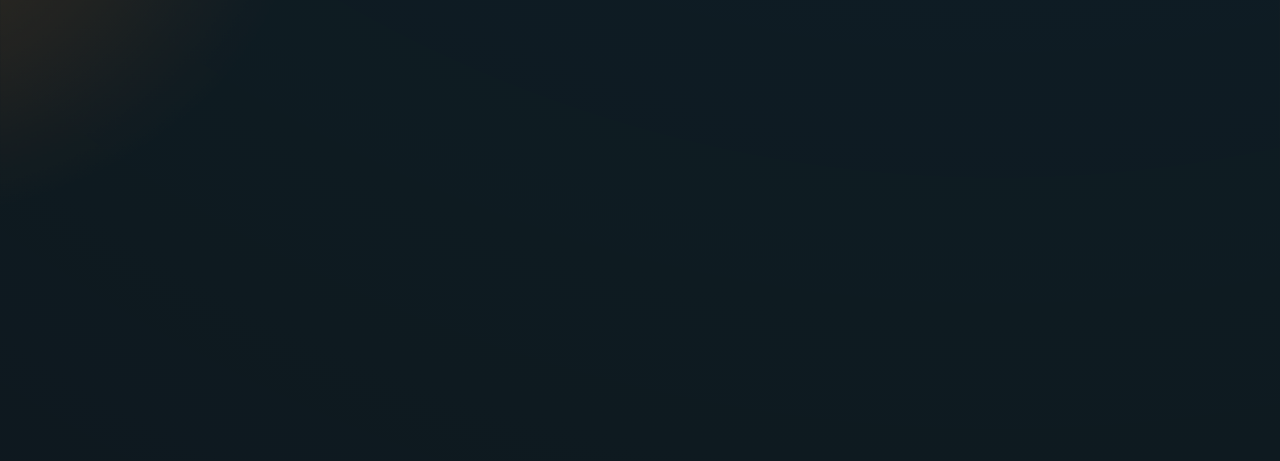
==== commit a54eac07: "add advanced portfolio transitions" ====
--- a/index.html
+++ b/index.html
@@ -22,6 +22,7 @@
   <link rel="preconnect" href="https://fonts.gstatic.com" crossorigin />
   <link href="https://fonts.googleapis.com/css2?family=Archivo:wght@400;600;800&family=Space+Mono:wght@400;700&display=swap" rel="stylesheet" />
   <link rel="stylesheet" href="styles.css" />
+  <link rel="stylesheet" href="transitions.css" />
   <script type="application/ld+json">
     {
       "@context": "https://schema.org",
@@ -403,5 +404,6 @@
   </footer>
 
   <script src="script.js"></script>
+  <script src="transitions.js"></script>
 </body>
 </html>
--- a/transitions.css
+++ b/transitions.css
@@ -0,0 +1,237 @@
+/* Shared motion language for the portfolio and project workflow pages. */
+:root {
+  --motion-fast: 180ms;
+  --motion-base: 360ms;
+  --motion-slow: 620ms;
+  --motion-ease: cubic-bezier(.22, 1, .36, 1);
+  --motion-exit: cubic-bezier(.4, 0, 1, 1);
+  --motion-accent: var(--accent-2, var(--cyan, var(--green, #39d98a)));
+}
+
+@view-transition {
+  navigation: auto;
+}
+
+::view-transition-old(root) {
+  animation: page-old 220ms var(--motion-exit) both;
+}
+
+::view-transition-new(root) {
+  animation: page-new 460ms var(--motion-ease) both;
+}
+
+h1 {
+  view-transition-name: page-title;
+}
+
+::view-transition-old(page-title) {
+  animation: title-old 180ms ease-in both;
+}
+
+::view-transition-new(page-title) {
+  animation: title-new 520ms var(--motion-ease) both;
+}
+
+body.motion-boot {
+  animation: body-enter 480ms var(--motion-ease) both;
+}
+
+body.page-leaving {
+  pointer-events: none;
+  animation: body-exit 180ms var(--motion-exit) both;
+}
+
+.motion-progress {
+  position: fixed;
+  top: 0;
+  left: 0;
+  z-index: 1000;
+  width: 100%;
+  height: 2px;
+  pointer-events: none;
+  transform: scaleX(0);
+  transform-origin: left;
+  background: var(--motion-accent);
+  box-shadow: 0 0 12px color-mix(in srgb, var(--motion-accent) 60%, transparent);
+  will-change: transform;
+}
+
+.motion-ready [data-motion] {
+  opacity: 0;
+  transform: translateY(18px) scale(.985);
+  transition:
+    opacity var(--motion-slow) var(--motion-ease),
+    transform var(--motion-slow) var(--motion-ease);
+  transition-delay: var(--motion-delay, 0ms);
+}
+
+.motion-ready [data-motion].motion-in {
+  opacity: 1;
+  transform: none;
+}
+
+.motion-surface {
+  --pointer-x: 50%;
+  --pointer-y: 50%;
+  background-image: radial-gradient(
+    280px circle at var(--pointer-x) var(--pointer-y),
+    color-mix(in srgb, var(--motion-accent) 9%, transparent),
+    transparent 72%
+  );
+  transition:
+    transform var(--motion-base) var(--motion-ease),
+    border-color var(--motion-base) ease,
+    box-shadow var(--motion-base) ease,
+    background-color var(--motion-base) ease;
+}
+
+.motion-surface:hover {
+  box-shadow: 0 14px 34px rgba(0, 0, 0, .24);
+}
+
+.motion-surface .step-icon,
+.motion-surface .stage-icon,
+.motion-surface .node-icon,
+.motion-surface .node-code,
+.motion-surface .skill-icon,
+.motion-surface .gate-icon,
+.motion-surface .evidence-grid i {
+  transition: transform var(--motion-base) var(--motion-ease), box-shadow var(--motion-base) ease;
+}
+
+.motion-surface:hover .step-icon,
+.motion-surface:hover .stage-icon,
+.motion-surface:hover .node-icon,
+.motion-surface:hover .node-code,
+.motion-surface:hover .skill-icon,
+.motion-surface:hover .gate-icon {
+  transform: translateY(-2px) rotate(-2deg) scale(1.06);
+  box-shadow: 0 8px 18px rgba(0, 0, 0, .2);
+}
+
+details > :not(summary) {
+  transform-origin: top;
+}
+
+details[open] > :not(summary) {
+  animation: details-enter 300ms var(--motion-ease) both;
+}
+
+details summary {
+  transition: color var(--motion-fast) ease, padding-left var(--motion-base) var(--motion-ease);
+}
+
+details summary:hover {
+  padding-left: .3rem;
+}
+
+.detail-panel.open > *,
+.drawer.open > * {
+  animation: panel-content 430ms var(--motion-ease) both;
+}
+
+.detail-panel.open > *:nth-child(2),
+.drawer.open > *:nth-child(2) { animation-delay: 45ms; }
+.detail-panel.open > *:nth-child(3),
+.drawer.open > *:nth-child(3) { animation-delay: 85ms; }
+.detail-panel.open > *:nth-child(4),
+.drawer.open > *:nth-child(4) { animation-delay: 120ms; }
+.detail-panel.open > *:nth-child(n+5),
+.drawer.open > *:nth-child(n+5) { animation-delay: 150ms; }
+
+.btn,
+.control-button,
+.run-button,
+.reset-button,
+.filter-button,
+.filters button,
+.lane-filters button {
+  position: relative;
+  overflow: hidden;
+  isolation: isolate;
+}
+
+.btn::after,
+.control-button::after,
+.run-button::after,
+.reset-button::after,
+.filter-button::after,
+.filters button::after,
+.lane-filters button::after {
+  content: "";
+  position: absolute;
+  inset: 0;
+  z-index: -1;
+  background: rgba(255, 255, 255, .13);
+  transform: translateX(-105%) skewX(-18deg);
+  transition: transform 440ms var(--motion-ease);
+}
+
+.btn:hover::after,
+.control-button:hover::after,
+.run-button:hover::after,
+.reset-button:hover::after,
+.filter-button:hover::after,
+.filters button:hover::after,
+.lane-filters button:hover::after {
+  transform: translateX(105%) skewX(-18deg);
+}
+
+@keyframes page-old {
+  to { opacity: 0; transform: scale(.99); filter: blur(2px); }
+}
+
+@keyframes page-new {
+  from { opacity: 0; transform: translateY(10px) scale(.995); filter: blur(3px); }
+}
+
+@keyframes title-old {
+  to { opacity: 0; transform: translateY(-10px); }
+}
+
+@keyframes title-new {
+  from { opacity: 0; transform: translateY(18px); }
+}
+
+@keyframes body-enter {
+  from { opacity: 0; transform: translateY(6px); }
+}
+
+@keyframes body-exit {
+  to { opacity: 0; transform: translateY(-5px); }
+}
+
+@keyframes details-enter {
+  from { opacity: 0; transform: translateY(-7px); }
+}
+
+@keyframes panel-content {
+  from { opacity: 0; transform: translateX(12px); }
+}
+
+@media (prefers-reduced-motion: reduce) {
+  ::view-transition-group(*),
+  ::view-transition-old(*),
+  ::view-transition-new(*) {
+    animation-duration: .01ms !important;
+  }
+
+  body.motion-boot,
+  body.page-leaving,
+  details[open] > :not(summary),
+  .detail-panel.open > *,
+  .drawer.open > * {
+    animation: none !important;
+  }
+
+  .motion-ready [data-motion] {
+    opacity: 1;
+    transform: none;
+    transition: none;
+  }
+
+  .motion-surface,
+  .motion-surface * {
+    transition: none !important;
+  }
+}
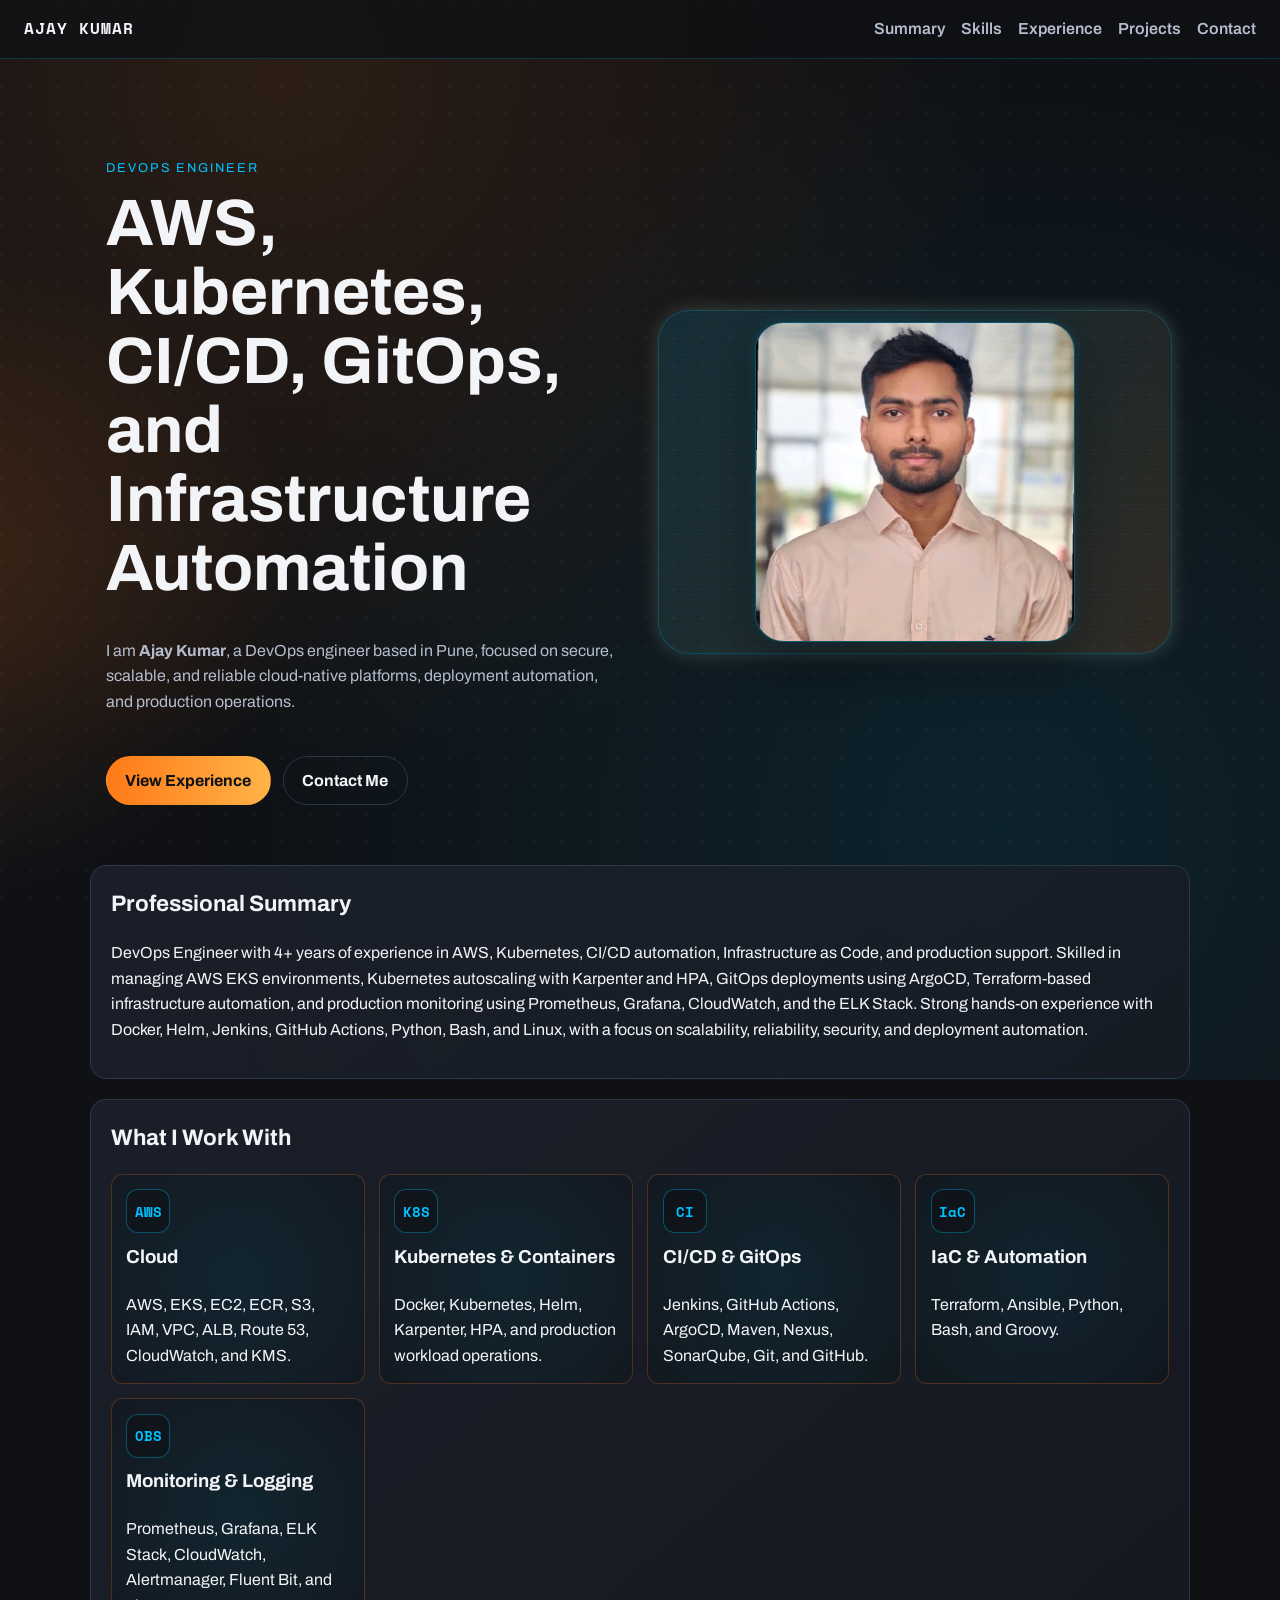
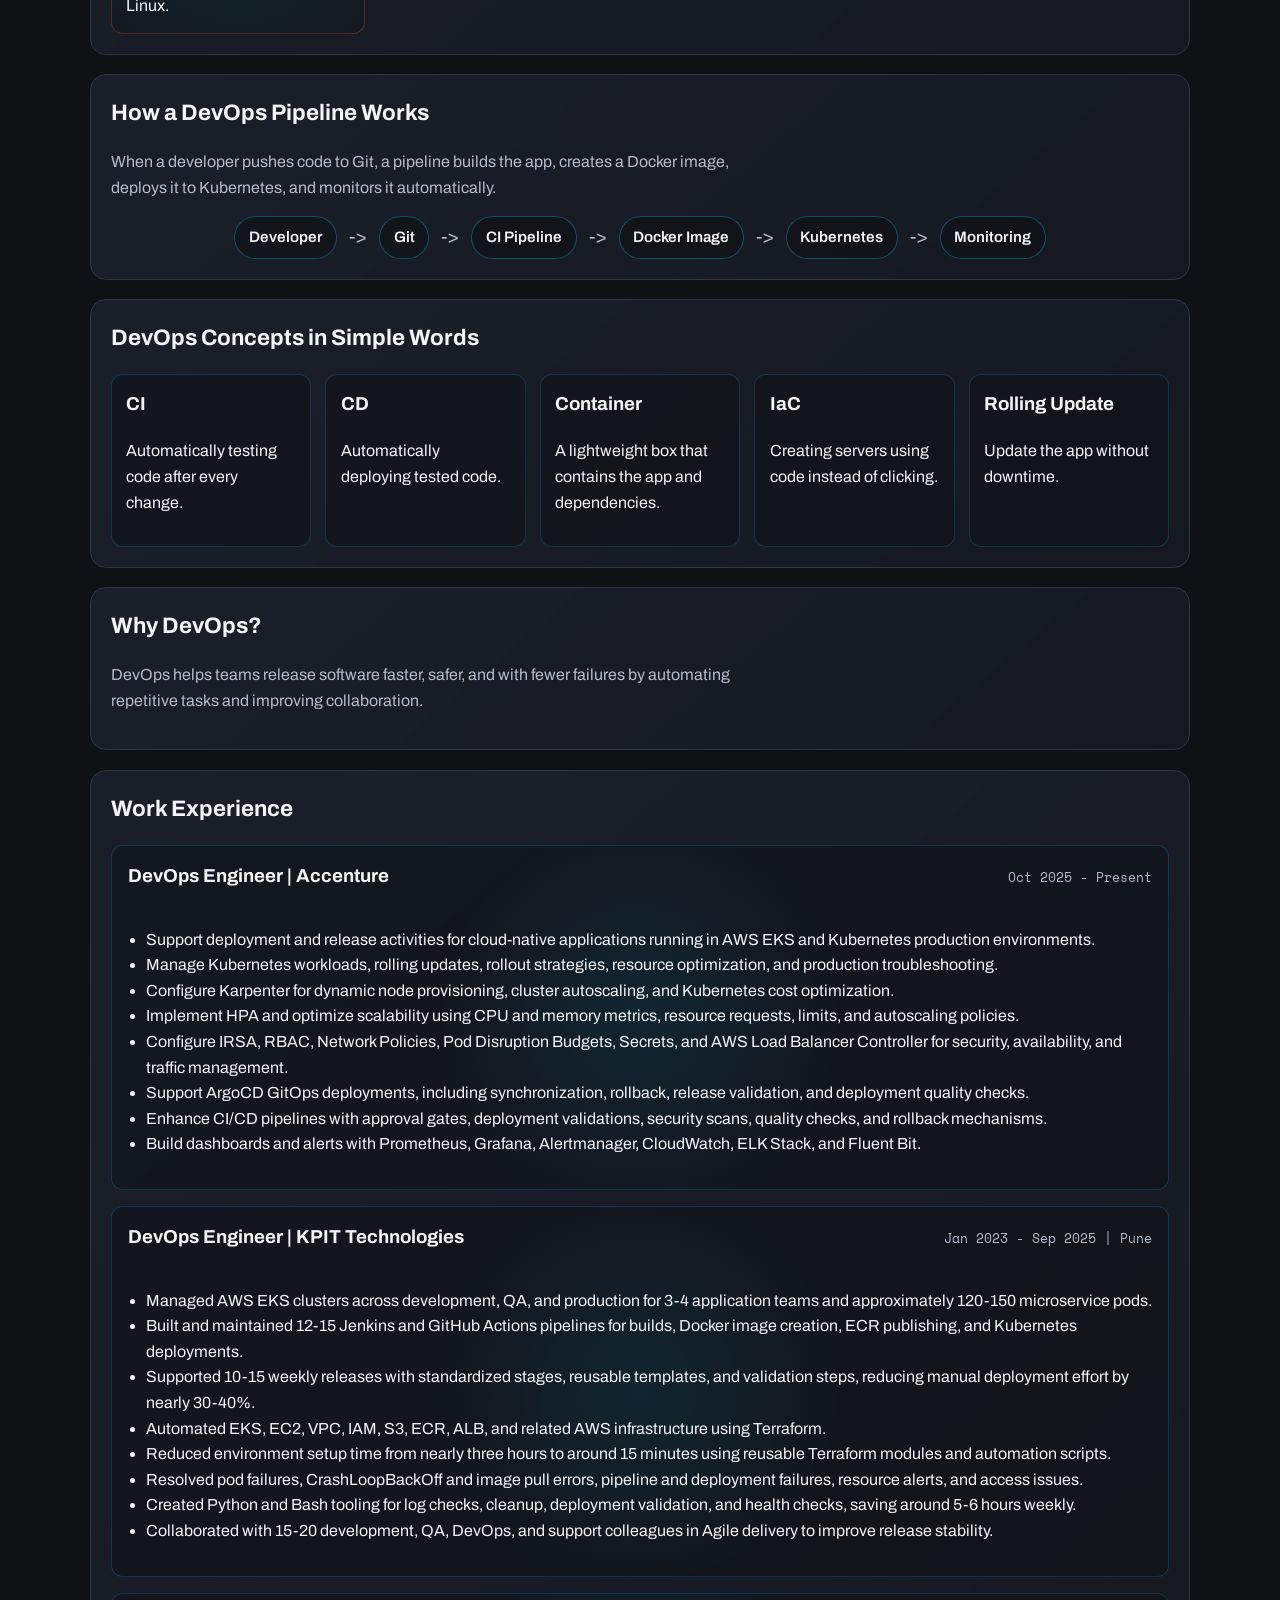
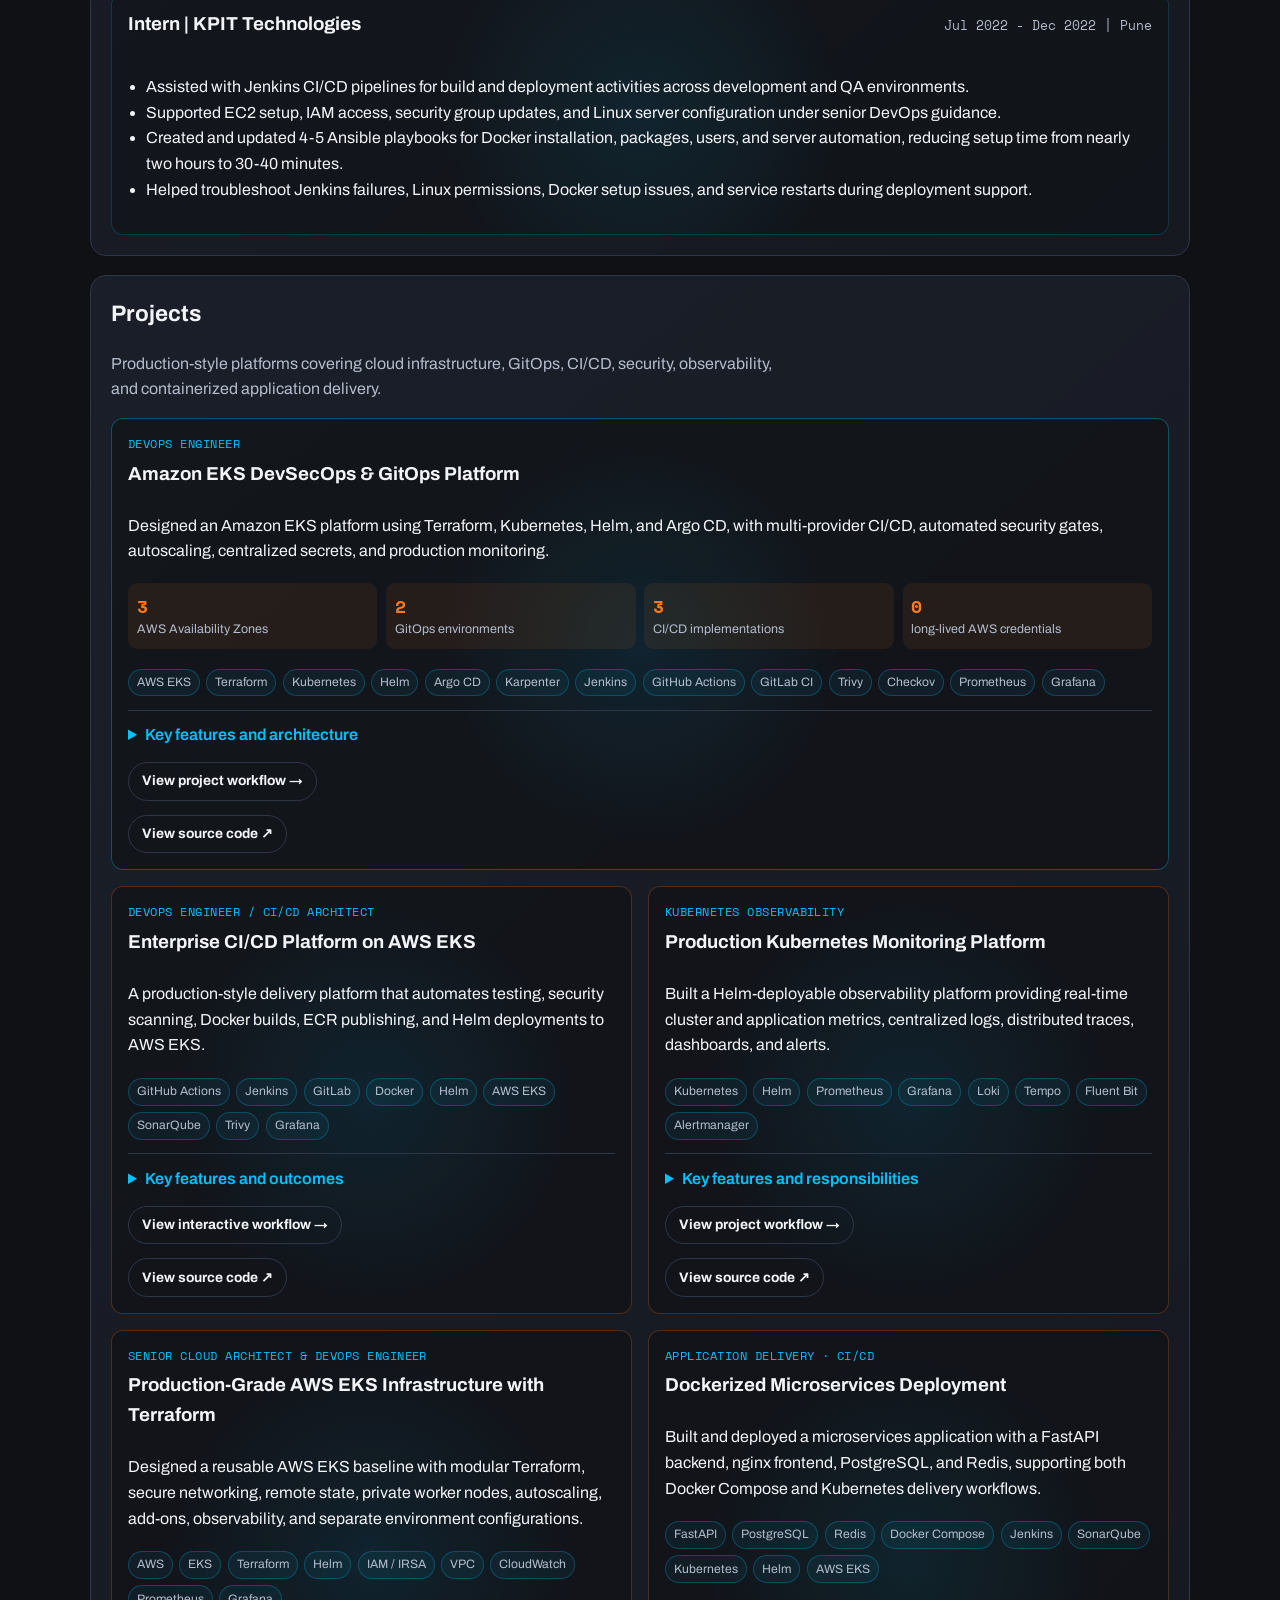
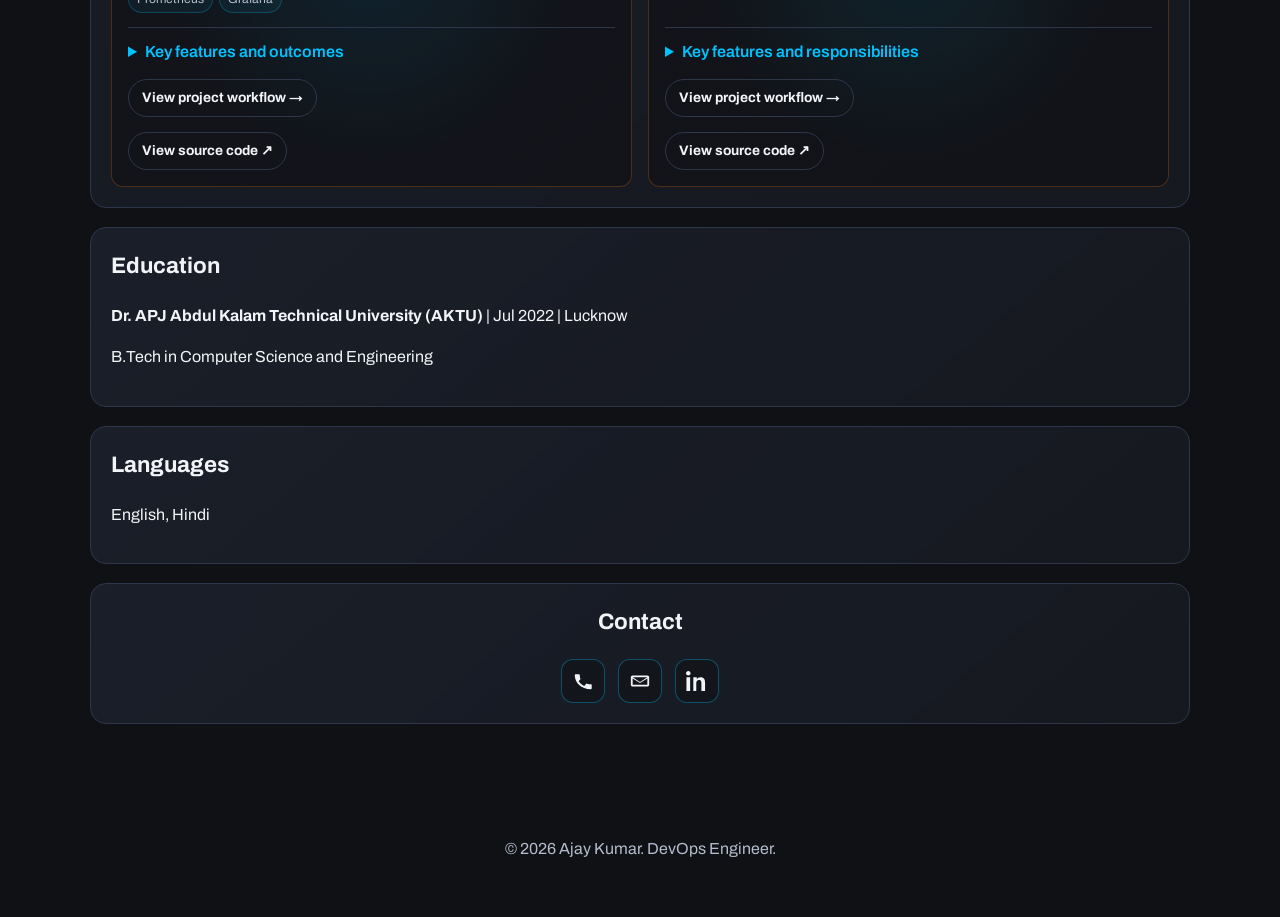
==== commit 829570de: "version workflow assets after drawer fix" ====
--- a/index.html
+++ b/index.html
@@ -22,7 +22,7 @@
   <link rel="preconnect" href="https://fonts.gstatic.com" crossorigin />
   <link href="https://fonts.googleapis.com/css2?family=Archivo:wght@400;600;800&family=Space+Mono:wght@400;700&display=swap" rel="stylesheet" />
   <link rel="stylesheet" href="styles.css" />
-  <link rel="stylesheet" href="transitions.css" />
+  <link rel="stylesheet" href="transitions.css?v=3" />
   <script type="application/ld+json">
     {
       "@context": "https://schema.org",
@@ -404,6 +404,6 @@
   </footer>
 
   <script src="script.js"></script>
-  <script src="transitions.js"></script>
+  <script src="transitions.js?v=3"></script>
 </body>
 </html>
--- a/transitions.css
+++ b/transitions.css
@@ -6,39 +6,6 @@
   --motion-ease: cubic-bezier(.22, 1, .36, 1);
   --motion-exit: cubic-bezier(.4, 0, 1, 1);
   --motion-accent: var(--accent-2, var(--cyan, var(--green, #39d98a)));
-}
-
-@view-transition {
-  navigation: auto;
-}
-
-::view-transition-old(root) {
-  animation: page-old 220ms var(--motion-exit) both;
-}
-
-::view-transition-new(root) {
-  animation: page-new 460ms var(--motion-ease) both;
-}
-
-h1 {
-  view-transition-name: page-title;
-}
-
-::view-transition-old(page-title) {
-  animation: title-old 180ms ease-in both;
-}
-
-::view-transition-new(page-title) {
-  animation: title-new 520ms var(--motion-ease) both;
-}
-
-body.motion-boot {
-  animation: body-enter 480ms var(--motion-ease) both;
-}
-
-body.page-leaving {
-  pointer-events: none;
-  animation: body-exit 180ms var(--motion-exit) both;
 }
 
 .motion-progress {
@@ -56,9 +23,22 @@
   will-change: transform;
 }
 
+/* Keep first paint stable; card-level motion replaces the older full-section fade. */
+.js .reveal,
+.js .reveal.visible {
+  opacity: 1 !important;
+  transform: none !important;
+}
+
+.hero-content,
+.hero-photo {
+  opacity: 1 !important;
+  animation: none !important;
+}
+
 .motion-ready [data-motion] {
-  opacity: 0;
-  transform: translateY(18px) scale(.985);
+  opacity: 1;
+  transform: translateY(12px);
   transition:
     opacity var(--motion-slow) var(--motion-ease),
     transform var(--motion-slow) var(--motion-ease);
@@ -89,6 +69,15 @@
   box-shadow: 0 14px 34px rgba(0, 0, 0, .24);
 }
 
+.linked-project-card {
+  cursor: pointer;
+}
+
+.linked-project-card:focus-visible {
+  outline: 3px solid color-mix(in srgb, var(--motion-accent) 70%, transparent);
+  outline-offset: 3px;
+}
+
 .motion-surface .step-icon,
 .motion-surface .stage-icon,
 .motion-surface .node-icon,
@@ -125,19 +114,38 @@
   padding-left: .3rem;
 }
 
+.detail-panel,
+.drawer {
+  top: 0 !important;
+  bottom: 0 !important;
+  height: 100dvh !important;
+  max-height: 100dvh !important;
+  overflow-y: auto !important;
+  overscroll-behavior: contain;
+}
+
 .detail-panel.open > *,
 .drawer.open > * {
-  animation: panel-content 430ms var(--motion-ease) both;
-}
-
-.detail-panel.open > *:nth-child(2),
-.drawer.open > *:nth-child(2) { animation-delay: 45ms; }
-.detail-panel.open > *:nth-child(3),
-.drawer.open > *:nth-child(3) { animation-delay: 85ms; }
-.detail-panel.open > *:nth-child(4),
-.drawer.open > *:nth-child(4) { animation-delay: 120ms; }
-.detail-panel.open > *:nth-child(n+5),
-.drawer.open > *:nth-child(n+5) { animation-delay: 150ms; }
+  opacity: 1 !important;
+  transform: none !important;
+  animation: none !important;
+}
+
+.detail-head,
+.detail-panel-head,
+.drawer-head {
+  position: sticky !important;
+  top: 0 !important;
+  z-index: 4;
+  padding-block: .45rem;
+  background: #091522;
+}
+
+.backdrop,
+.panel-backdrop {
+  background: rgba(0, 0, 0, .48) !important;
+  backdrop-filter: blur(1px) !important;
+}
 
 .btn,
 .control-button,
@@ -177,53 +185,12 @@
   transform: translateX(105%) skewX(-18deg);
 }
 
-@keyframes page-old {
-  to { opacity: 0; transform: scale(.99); filter: blur(2px); }
-}
-
-@keyframes page-new {
-  from { opacity: 0; transform: translateY(10px) scale(.995); filter: blur(3px); }
-}
-
-@keyframes title-old {
-  to { opacity: 0; transform: translateY(-10px); }
-}
-
-@keyframes title-new {
-  from { opacity: 0; transform: translateY(18px); }
-}
-
-@keyframes body-enter {
-  from { opacity: 0; transform: translateY(6px); }
-}
-
-@keyframes body-exit {
-  to { opacity: 0; transform: translateY(-5px); }
-}
-
 @keyframes details-enter {
   from { opacity: 0; transform: translateY(-7px); }
 }
 
-@keyframes panel-content {
-  from { opacity: 0; transform: translateX(12px); }
-}
-
 @media (prefers-reduced-motion: reduce) {
-  ::view-transition-group(*),
-  ::view-transition-old(*),
-  ::view-transition-new(*) {
-    animation-duration: .01ms !important;
-  }
-
-  body.motion-boot,
-  body.page-leaving,
   details[open] > :not(summary),
-  .detail-panel.open > *,
-  .drawer.open > * {
-    animation: none !important;
-  }
-
   .motion-ready [data-motion] {
     opacity: 1;
     transform: none;
